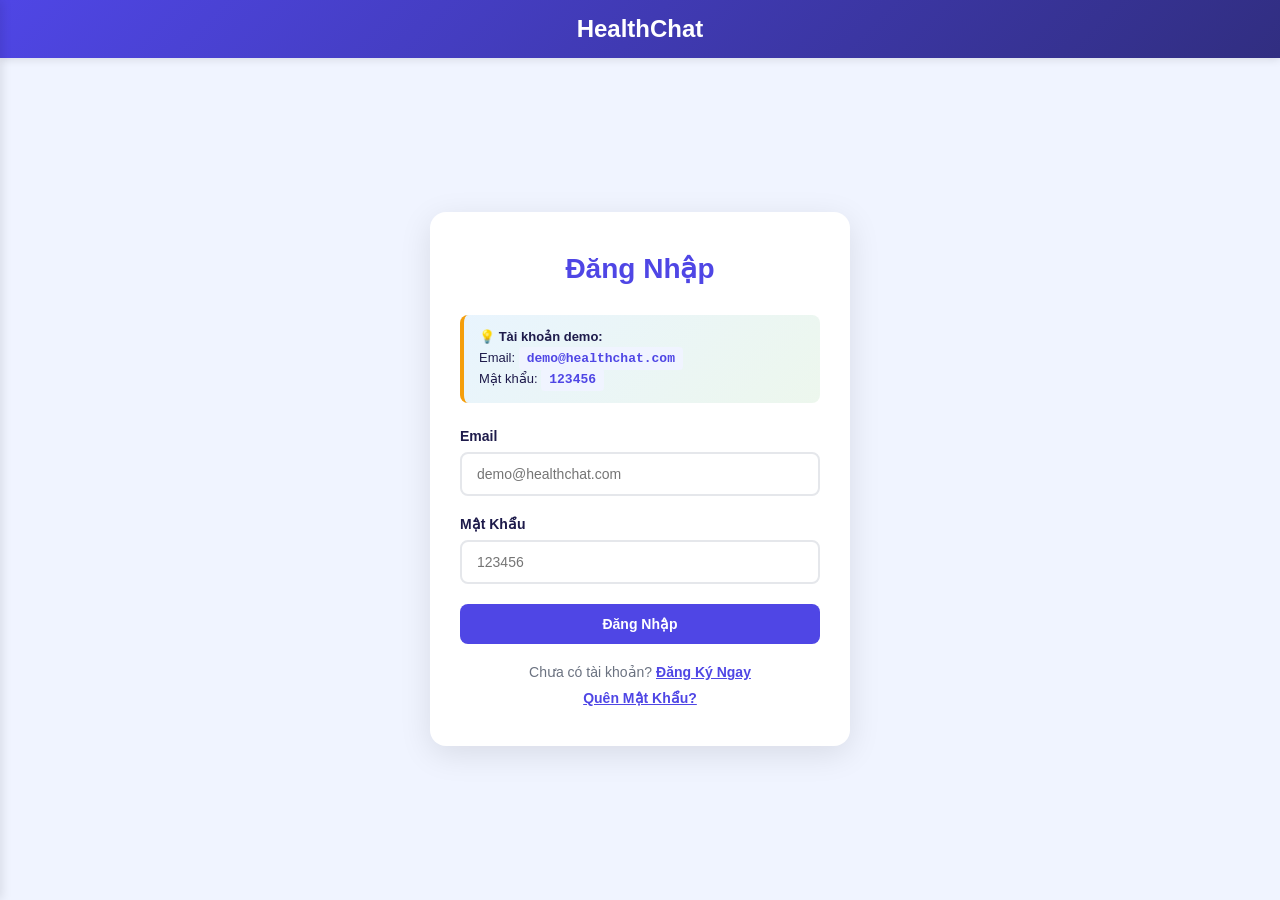
==== index.html @ 3efcb6e9 "Add files via upload" ====
<!DOCTYPE html>
<html lang="vi">
<head>
    <meta charset="UTF-8">
    <meta name="viewport" content="width=device-width, initial-scale=1.0">
    <title>HealthChat - Trợ Lý Sức Khỏe Cá Nhân</title>
    <link rel="stylesheet" href="styles.css">
</head>
<body>
    <!-- Sidebar Menu -->
    <div class="sidebar" id="sidebar">
        <button class="close-btn" id="closeSidebar">✕</button>

        <!-- Menu Items -->
        <div class="menu-items">
            <button class="menu-item active" data-page="chat">💬 Trò Chuyện</button>
            <button class="menu-item" data-page="schedule">📅 Thời Khóa Biểu</button>
            <button class="menu-item" data-page="health">❤️ Đánh Giá Sức Khỏe</button>
            <button class="menu-item" data-page="help">🆘 Giúp Đỡ</button>
        </div>
    </div>

    <!-- Overlay -->
    <div class="overlay" id="overlay"></div>

    <!-- Main Chat History Panel -->
    <aside class="chat-history-main" id="chatHistoryMain">
        <div class="chat-history-section">
            <div class="history-header">
                <h3>Các đoạn chat của bạn</h3>
                <div class="history-actions">
                    <button class="history-collapse-btn" id="collapseHistoryBtn" title="Thu gọn">⟨</button>
                    <button class="new-chat-btn" id="newChatBtn" title="Tạo đoạn chat mới">+</button>
                </div>
            </div>
            <div class="history-list" id="historyList">
                <!-- Lịch sử sẽ được thêm vào đây -->
            </div>
        </div>
    </aside>
    <button class="history-expand-btn" id="expandHistoryBtn" title="Mở lịch sử chat">⟩</button>

    <!-- Avatar Crop Modal -->
    <div class="avatar-crop-modal" id="avatarCropModal">
        <div class="avatar-crop-container">
            <div class="avatar-crop-header">
                <h3>Chỉnh Sửa Hình Ảnh</h3>
                <button class="close-crop-btn" id="closeCropBtn">✕</button>
            </div>
            <div class="avatar-crop-content">
                <div class="crop-preview-wrapper">
                    <div class="crop-circle-overlay"></div>
                    <img id="cropImage" src="" alt="Crop Image" class="crop-image">
                    <input type="range" id="zoomSlider" min="0.5" max="3" step="0.1" value="1" class="zoom-slider">
                </div>
                <div class="crop-info">
                    <p>Kéo hình để chỉnh vị trí</p>
                </div>
            </div>
            <div class="avatar-crop-footer">
                <button class="btn btn-secondary" id="cancelCropBtn">Hủy Bỏ</button>
                <button class="btn btn-primary" id="confirmCropBtn">Tham Gia</button>
            </div>
        </div>
    </div>

    <!-- Forgot Password Modal -->
    <div class="forgot-password-modal" id="forgotPasswordModal">
        <div class="forgot-password-container">
            <div class="forgot-password-header">
                <h3>Quên Mật Khẩu</h3>
                <button class="close-crop-btn" id="closeForgotBtn">✕</button>
            </div>
            <div class="forgot-password-content">
                <div id="pinVerifySection">
                    <p>Nhập Mã PIN để đặt lại mật khẩu</p>
                    <div class="form-group">
                        <label>Mã PIN</label>
                        <input type="text" id="forgotPinInput" placeholder="Nhập 1 trong 8 mã PIN">
                    </div>
                    <button class="btn btn-primary" id="verifyPinBtn">Xác Nhận</button>
                </div>

                <div id="resetPasswordSection" style="display: none;">
                    <p style="margin-bottom: 20px;">Nhập mật khẩu mới của bạn</p>
                    <div class="form-group">
                        <label>Mật Khẩu Mới</label>
                        <input type="password" id="newPasswordReset" placeholder="Nhập mật khẩu mới">
                    </div>
                    <div class="form-group">
                        <label>Xác Nhận Mật Khẩu</label>
                        <input type="password" id="confirmPasswordReset" placeholder="Xác nhận mật khẩu">
                    </div>
                    <button class="btn btn-primary" id="submitResetPasswordBtn">Cập Nhật Mật Khẩu</button>
                </div>

                <p style="text-align: center; margin-top: 15px;">
                    <button class="link-btn" id="backToLoginBtn">← Quay Lại Đăng Nhập</button>
                </p>
            </div>
        </div>
    </div>

    <!-- PIN Display Modal -->
    <div class="pin-display-modal" id="pinDisplayModal">
        <div class="pin-display-container">
            <div class="pin-display-header">
                <h3>🔐 Mã PIN Khôi Phục</h3>
                <button class="close-crop-btn" id="closePinDisplayBtn">✕</button>
            </div>
            <div class="pin-display-content">
                <div class="pin-warning">
                    <p><strong>⚠️ HÃY LƯU 8 MÃ PIN NÀY</strong></p>
                    <p style="font-size: 13px; color: var(--text-secondary);">Lưu ý: Mã PIN chỉ được xem lại khi 30 ngày sau (phải nhập mật khẩu)</p>
                </div>
                <div class="pins-grid" id="pinsGrid">
                </div>
                <button class="btn btn-primary" id="closePinDisplayBtnBottom">Đã Lưu</button>
            </div>
        </div>
    </div>

    <!-- Main Container -->
    <div class="container">
        <!-- Header -->
        <header class="header">
            <button class="menu-toggle" id="menuToggle">☰</button>
            <h1>HealthChat</h1>
            <div class="profile-container">
                <button class="avatar-btn" id="avatarBtn">
                    <img src="data:image/svg+xml,%3Csvg xmlns='http://www.w3.org/2000/svg' width='150' height='150' viewBox='0 0 150 150'%3E%3Crect width='150' height='150' fill='%23bdbdbd'/%3E%3Ccircle cx='75' cy='48' r='30' fill='%23f2f2f2'/%3E%3Cpath d='M20 150a55 55 0 0 1 110 0Z' fill='%23f2f2f2'/%3E%3C/svg%3E" alt="Avatar" class="avatar" id="avatarImg">
                </button>
                <div class="profile-menu" id="profileMenu">
                    <div class="profile-header">
                        <img src="data:image/svg+xml,%3Csvg xmlns='http://www.w3.org/2000/svg' width='150' height='150' viewBox='0 0 150 150'%3E%3Crect width='150' height='150' fill='%23bdbdbd'/%3E%3Ccircle cx='75' cy='48' r='30' fill='%23f2f2f2'/%3E%3Cpath d='M20 150a55 55 0 0 1 110 0Z' fill='%23f2f2f2'/%3E%3C/svg%3E" alt="Avatar" class="profile-avatar" id="profileAvatarImg">
                        <div class="profile-info">
                            <h3 id="userName">Người Dùng</h3>
                            <p id="userEmail">user@example.com</p>
                        </div>
                    </div>
                    <hr>
                    <button class="profile-menu-item" id="settingsBtn">⚙️ Cài Đặt</button>
                    <button class="profile-menu-item" id="statsBtn">📊 Thống Kê</button>
                    <button class="profile-menu-item" id="securityBtn">🔒 Bảo Mật</button>
                    <hr>
                    <button class="profile-menu-item logout-btn" id="logoutBtn">🚪 Đăng Xuất</button>
                </div>
            </div>
        </header>

        <!-- Pages Container -->
        <main class="pages-container">
            <!-- Login Page -->
            <section id="loginPage" class="page active">
                <div class="auth-container">
                    <div class="auth-content">
                        <h2>Đăng Nhập</h2>
                        <div class="demo-info">
                            💡 <strong>Tài khoản demo:</strong><br>
                            Email: <code>demo@healthchat.com</code><br>
                            Mật khẩu: <code>123456</code>
                        </div>
                        <form id="loginForm">
                            <div class="form-group">
                                <label>Email</label>
                                <input type="email" id="loginEmail" placeholder="demo@healthchat.com" required>
                            </div>
                            <div class="form-group">
                                <label>Mật Khẩu</label>
                                <input type="password" id="loginPassword" placeholder="123456" required>
                            </div>
                            <button type="submit" class="btn btn-primary">Đăng Nhập</button>
                        </form>
                        <p>Chưa có tài khoản? <button type="button" class="link-btn" id="switchToSignup">Đăng Ký Ngay</button></p>
                        <p style="margin-top: 10px;">
                            <button type="button" class="link-btn" id="forgotPasswordLink">Quên Mật Khẩu?</button>
                        </p>
                    </div>
                </div>
            </section>

            <!-- Signup Page -->
            <section id="signupPage" class="page">
                <div class="auth-container">
                    <div class="auth-content">
                        <h2>Đăng Ký Tài Khoản</h2>
                        <form id="signupForm">
                            <div class="form-group">
                                <label>Họ và Tên</label>
                                <input type="text" id="signupName" placeholder="Nhập tên đầy đủ" required>
                            </div>
                            <div class="form-group">
                                <label>Email</label>
                                <input type="email" id="signupEmail" placeholder="example@email.com" required>
                            </div>
                            <div class="form-group">
                                <label>Mật Khẩu</label>
                                <input type="password" id="signupPassword" placeholder="Ít nhất 6 ký tự" required>
                            </div>
                            <div class="form-group">
                                <label>Xác Nhận Mật Khẩu</label>
                                <input type="password" id="signupConfirm" placeholder="Nhập lại mật khẩu" required>
                            </div>
                            <button type="submit" class="btn btn-primary">Đăng Ký</button>
                        </form>
                        <p>Đã có tài khoản? <button type="button" class="link-btn" id="switchToLogin">Đăng Nhập</button></p>
                        <div class="success-message" id="signupSuccess" style="display: none;">
                            ✅ Đăng ký thành công! Hãy đăng nhập để tiếp tục.
                        </div>
                    </div>
                </div>
            </section>

            <!-- Initial Chat Page -->
            <section id="initialChatPage" class="page">
                <div class="initial-chat-container">
                    <div id="chatFlow"></div>
                </div>
            </section>

            <!-- Chat Page -->
            <section id="chatPage" class="page">
                <div class="chat-container">
                    <div class="chat-messages" id="chatMessages">
                        <div class="chat-bubble ai">
                            <p>👋 Xin chào! Hôm nay bạn có chuyện gì muốn nói không?</p>
                        </div>
                    </div>
                    <div class="chat-input-area">
                        <input type="text" id="mainChatInput" placeholder="Hỏi tôi bất cứ điều gì...">
                        <button class="send-btn" id="mainSendBtn">➤</button>
                    </div>
                    <p class="chat-disclaimer">
                        BẠN CÓ THỂ SANG TRANG WED NÀY ĐỂ THÔNG TIN ĐƯỢC CHÍNH XÁC HƠN:
                        <a href="https://chatgpt.com/g/g-67657a1bfffc819190a59d65f229376d-rightcare-tu-van-suc-khoe" target="_blank" rel="noopener noreferrer">RIGHTCARE</a>
                    </p>
                    <div class="loading" id="loadingIndicator" style="display: none;">
                        <span></span><span></span><span></span>
                    </div>
                </div>
            </section>

            <!-- Schedule Page -->
            <section id="schedulePage" class="page">
                <div class="schedule-container">
                    <iframe
                        class="schedule-iframe"
                        src="thoikhoabieu.html"
                        title="Thời khóa biểu"
                        loading="lazy"
                    ></iframe>
                </div>
            </section>

            <!-- Health Page -->
            <section id="healthPage" class="page">
                <div class="health-container">
                    <h2>❤️ Đánh Giá Sức Khỏe Hàng Ngày</h2>
                    
                    <div class="well-being-score-display">
                        <div class="score-circle">
                            <span id="wellBeingScore">0</span>
                            <span class="score-label">/100</span>
                        </div>
                        <p id="scoreStatus">Chưa đánh giá</p>
                    </div>

                    <div class="health-assessment">
                        <h3>Đánh Giá Hôm Nay</h3>
                        
                        <div class="assessment-item">
                            <label>Cảm Giác Năng Lượng (1-10)</label>
                            <input type="range" id="energyLevel" min="1" max="10" value="5">
                            <span class="value-display" id="energyDisplay">5</span>
                        </div>

                        <div class="assessment-item">
                            <label>Chất Lượng Giấc Ngủ (1-10)</label>
                            <input type="range" id="sleepQuality" min="1" max="10" value="5">
                            <span class="value-display" id="sleepDisplay">5</span>
                        </div>

                        <div class="assessment-item">
                            <label>Tâm Trạng (1-10)</label>
                            <input type="range" id="mood" min="1" max="10" value="5">
                            <span class="value-display" id="moodDisplay">5</span>
                        </div>

                        <div class="assessment-item">
                            <label>Stress (1-10)</label>
                            <input type="range" id="stress" min="1" max="10" value="5">
                            <span class="value-display" id="stressDisplay">5</span>
                        </div>

                        <div class="assessment-item">
                            <label>Cơn Đói (1-10)</label>
                            <input type="range" id="hunger" min="1" max="10" value="5">
                            <span class="value-display" id="hungerDisplay">5</span>
                        </div>

                        <button class="btn btn-primary" id="submitHealthBtn">Lưu Đánh Giá</button>
                    </div>

                    <div class="health-history">
                        <div class="health-history-header">
                            <h3>📋 Lịch Sử Đánh Giá</h3>
                            <button class="btn-clear-all" id="clearAllHistoryBtn" title="Xóa tất cả">🗑️</button>
                        </div>
                        <div id="healthHistory"></div>
                    </div>
                </div>
            </section>

            <!-- Help Page -->
            <section id="helpPage" class="page">
                <div class="help-container">
                    <h2>🆘 Trung Tâm Hỗ Trợ</h2>
                    <div class="help-chat-container">
                        <div class="help-messages" id="helpMessages">
                            <div class="chat-bubble ai">
                                <p>👋 Chào bạn! Tôi có thể giúp bạn về sức khỏe, dinh dưỡng, hoặc lịch trình.</p>
                            </div>
                        </div>
                        <div class="chat-input-area">
                            <input type="text" id="helpInput" placeholder="Hỏi câu hỏi của bạn...">
                            <button class="send-btn" id="helpSendBtn">➤</button>
                        </div>
                        <div class="loading" id="helpLoadingIndicator" style="display: none;">
                            <span></span><span></span><span></span>
                        </div>
                    </div>
                </div>
            </section>

            <!-- Settings Page -->
            <section id="settingsPage" class="page">
                <div class="settings-container">
                    <div class="settings-header">
                        <button class="back-btn" id="backFromSettings">← Quay Lại</button>
                        <h2>⚙️ Cài Đặt</h2>
                    </div>

                    <div class="settings-content">
                        <!-- Avatar Section -->
                        <div class="settings-section">
                            <h3>👤 Avatar</h3>
                            <div class="avatar-selector">
                                <img src="data:image/svg+xml,%3Csvg xmlns='http://www.w3.org/2000/svg' width='150' height='150' viewBox='0 0 150 150'%3E%3Crect width='150' height='150' fill='%23bdbdbd'/%3E%3Ccircle cx='75' cy='48' r='30' fill='%23f2f2f2'/%3E%3Cpath d='M20 150a55 55 0 0 1 110 0Z' fill='%23f2f2f2'/%3E%3C/svg%3E" alt="Avatar" class="avatar-preview" id="settingsAvatarImg">
                                <div class="avatar-options">
                                    <button type="button" class="btn btn-primary" id="uploadAvatarBtn">📁 Chọn ảnh từ máy</button>
                                    <input type="file" id="avatarFileInput" accept="image/*" style="display: none;">
                                </div>
                            </div>
                        </div>

                        <!-- Profile Section -->
                        <div class="settings-section">
                            <h3>📋 Thông Tin Cá Nhân</h3>
                            <div class="form-group">
                                <label>Tên</label>
                                <input type="text" id="settingsName" placeholder="Nhập tên">
                            </div>
                            <div class="form-group">
                                <label>Email</label>
                                <input type="email" id="settingsEmail" placeholder="Nhập email">
                            </div>
                            <button type="button" class="btn btn-primary" id="updateProfileBtn">Cập Nhật Thông Tin</button>
                        </div>

                        <!-- Theme Section -->
                        <div class="settings-section">
                            <h3>🎨 Giao Diện</h3>
                            <div class="theme-options">
                                <label>
                                    <input type="radio" name="theme" value="light" id="themeLight">
                                    ☀️ Sáng
                                </label>
                                <label>
                                    <input type="radio" name="theme" value="dark" id="themeDark">
                                    🌙 Tối
                                </label>
                            </div>
                            <div class="color-selector">
                                <label>Chọn Màu Chủ Đề:</label>
                                <div class="color-options">
                                    <button type="button" class="color-btn" data-color="#4CAF50" title="Xanh lá"></button>
                                    <button type="button" class="color-btn" data-color="#2196F3" title="Xanh dương"></button>
                                    <button type="button" class="color-btn" data-color="#FF9800" title="Cam"></button>
                                    <button type="button" class="color-btn" data-color="#E91E63" title="Hồng"></button>
                                    <button type="button" class="color-btn" data-color="#9C27B0" title="Tím"></button>
                                    <button type="button" class="color-btn" data-color="#00BCD4" title="Cyan"></button>
                                </div>
                                <div class="custom-color-row">
                                    <input type="color" id="customThemeColor" value="#4caf50" title="Chọn màu bất kỳ">
                                    <input type="text" id="customThemeHex" value="#4CAF50" maxlength="7" placeholder="#RRGGBB">
                                   <button type="button" class="btn btn-secondary btn-apply-color" id="applyCustomColorBtn">Áp Dụng</button>
                                </div>
                            </div>
                        </div>

                        <!-- Password Section -->
                        <div class="settings-section">
                            <h3>🔐 Đổi Mật Khẩu</h3>
                            <div class="form-group">
                                <label>Mật Khẩu Hiện Tại</label>
                                <input type="password" id="currentPassword" placeholder="Nhập mật khẩu hiện tại">
                            </div>
                            <div class="form-group">
                                <label>Mật Khẩu Mới</label>
                                <input type="password" id="newPassword" placeholder="Nhập mật khẩu mới">
                            </div>
                            <div class="form-group">
                                <label>Xác Nhận Mật Khẩu</label>
                                <input type="password" id="confirmPassword" placeholder="Xác nhận mật khẩu mới">
                            </div>
                            <button type="button" class="btn btn-primary" id="updatePasswordBtn">Cập Nhật Mật Khẩu</button>
                        </div>
                    </div>
                </div>
            </section>

            <!-- Security Page -->
            <section id="securityPage" class="page">
                <div class="settings-container">
                    <div class="settings-header">
                        <button class="back-btn" id="backFromSecurity">← Quay Lại</button>
                        <h2>🔒 Bảo Mật</h2>
                    </div>

                    <div class="settings-content">
                        <div class="settings-section">
                            <h3>🔐 Mã PIN Khôi Phục</h3>
                            <p style="color: var(--text-secondary); margin-bottom: 15px;">
                                Mã PIN giúp bạn khôi phục mật khẩu nếu quên. Mỗi mã chỉ được sử dụng một lần.
                            </p>
                            <button type="button" class="btn btn-primary" id="generatePinBtn">Tạo Mã PIN Mới</button>
                            <button type="button" class="btn btn-secondary" id="viewPinBtn" style="margin-top: 10px;">👁️ Xem Mã PIN</button>
                            <div id="pinStatus" style="margin-top: 15px; color: var(--text-secondary); font-size: 14px;"></div>
                        </div>
                    </div>
                </div>
            </section>

            <!-- Statistics Page -->
            <section id="statsPage" class="page">
                <div class="stats-container">
                    <div class="stats-header">
                        <button class="back-btn" id="backFromStats">← Quay Lại</button>
                        <h2>📊 Thống Kê Sức Khỏe</h2>
                    </div>

                    <div class="time-filter">
                        <button type="button" class="filter-btn active" data-days="1">1 Ngày</button>
                        <button type="button" class="filter-btn" data-days="3">3 Ngày</button>
                        <button type="button" class="filter-btn" data-days="7">7 Ngày</button>
                        <button type="button" class="filter-btn" data-days="30">1 Tháng</button>
                        <button type="button" class="filter-btn" data-days="365">1 Năm</button>
                    </div>

                    <div class="stats-content">
                        <div class="stat-card">
                            <h3>📈 Điểm Sức Khỏe Trung Bình (/10)</h3>
                            <div class="stat-value" id="avgScore">--/10</div>
                        </div>

                        <div class="stat-card">
                            <h3>💪 Năng Lượng Trung Bình</h3>
                            <div class="stat-value" id="avgEnergy">0</div>
                        </div>

                        <div class="stat-card">
                            <h3>😴 Giấc Ngủ Trung Bình</h3>
                            <div class="stat-value" id="avgSleep">0</div>
                        </div>

                        <div class="stat-card">
                            <h3>😊 Tâm Trạng Trung Bình</h3>
                            <div class="stat-value" id="avgMood">0</div>
                        </div>

                        <div class="stat-card">
                            <h3>😰 Stress Trung Bình</h3>
                            <div class="stat-value" id="avgStress">0</div>
                        </div>

                        <div class="stat-card">
                            <h3>🍽️ Cơn Đói Trung Bình</h3>
                            <div class="stat-value" id="avgHunger">0</div>
                        </div>
                    </div>

                    <div class="stats-chart">
                        <h3>📋 Chi Tiết Theo Ngày</h3>
                        <div id="detailedStats"></div>
                    </div>
                </div>
            </section>
        </main>
    </div>

    <!-- API endpoint config:
         - Local: de trong "" de tu dong dung http://localhost:3000/api/chat
         - Production: thay bang URL backend, vi du https://your-app.onrender.com/api/chat -->
    <script>
        window.CHAT_API_ENDPOINT = "";
    </script>

    <!-- Scripts -->
    <script src="styles.js"></script>
</body>
</html>
---- styles.css ----
﻿* {
    margin: 0;
    padding: 0;
    box-sizing: border-box;
}

:root {
    --primary-color: #4f46e5;
    --primary-dark: #312e81;
    --primary-light: #818cf8;
    --secondary-color: #f59e0b;
    --danger-color: #F44336;
    --dark-bg: #1a1a1a;
    --light-bg: #f0f4ff;
    --card-bg: #ffffff;
    --text-primary: #1e1b4b;
    --text-secondary: #6b7280;
    --border-color: #e5e7eb;
    --sidebar-width: 280px;
    --history-panel-width: 320px;
    --transition: all 0.3s cubic-bezier(0.4, 0, 0.2, 1);
}

body {
    font-family: 'Segoe UI', Tahoma, Geneva, Verdana, sans-serif;
    background-color: var(--light-bg);
    color: var(--text-primary);
    overflow: hidden;
    min-height: 100vh;
    min-height: 100dvh;
}

body.dark-mode {
    --light-bg: #121212;
    --card-bg: #1e1e1e;
    --text-primary: #ffffff;
    --text-secondary: #aaaaaa;
    --border-color: #333333;
}

html, body {
    width: 100%;
    height: 100%;
}

.sidebar {
    position: fixed;
    left: 0;
    top: 0;
    width: var(--sidebar-width);
    height: 100vh;
    background: linear-gradient(135deg, var(--primary-color) 0%, var(--primary-dark) 100%);
    box-shadow: 2px 0 10px rgba(0, 0, 0, 0.1);
    transform: translateX(-100%);
    transition: var(--transition);
    z-index: 999;
    overflow-y: auto;
    padding: 20px 0;
}

.sidebar.active {
    transform: translateX(0);
}

.close-btn {
    position: absolute;
    top: 20px;
    right: 20px;
    background: rgba(255, 255, 255, 0.2);
    border: none;
    color: white;
    font-size: 24px;
    width: 40px;
    height: 40px;
    border-radius: 50%;
    cursor: pointer;
    transition: var(--transition);
    display: none;
}

.close-btn:hover {
    background: rgba(255, 255, 255, 0.3);
    transform: scale(1.1);
}
/* ============== CHAT HISTORY STYLES ============== */
.chat-history-section {
    padding: 15px 10px;
    border-bottom: 1px solid rgba(255, 255, 255, 0.2);
    max-height: 40%;
    overflow-y: auto;
}

.history-header {
    display: flex;
    justify-content: space-between;
    align-items: center;
    margin-bottom: 15px;
    padding: 0 10px;
}

.history-actions {
    display: flex;
    align-items: center;
    gap: 8px;
}

.history-collapse-btn {
    background: rgba(255, 255, 255, 0.22);
    border: none;
    color: white;
    width: 28px;
    height: 28px;
    border-radius: 6px;
    cursor: pointer;
    font-size: 14px;
    transition: var(--transition);
}

.history-collapse-btn:hover {
    background: rgba(255, 255, 255, 0.32);
}

.history-header h3 {
    color: white;
    font-size: 14px;
    font-weight: 600;
    margin: 0;
}

.new-chat-btn {
    background: rgba(255, 255, 255, 0.2);
    border: none;
    color: white;
    width: 28px;
    height: 28px;
    border-radius: 6px;
    cursor: pointer;
    font-size: 16px;
    transition: var(--transition);
    display: flex;
    align-items: center;
    justify-content: center;
}

.new-chat-btn:hover {
    background: rgba(255, 255, 255, 0.3);
    transform: scale(1.05);
}

.history-list {
    display: flex;
    flex-direction: column;
    gap: 8px;
    max-height: calc(40vh - 80px);
    overflow-y: auto;
    padding-right: 4px;
}

.chat-history-group {
    display: flex;
    flex-direction: column;
    gap: 6px;
    margin-bottom: 10px;
}

.chat-history-group-title {
    color: rgba(255, 255, 255, 0.7);
    font-size: 11px;
    font-weight: 700;
    text-transform: uppercase;
    letter-spacing: 0.5px;
    padding: 6px 10px 2px;
}

.chat-history-item {
    background: rgba(255, 255, 255, 0.08);
    border: 1px solid rgba(255, 255, 255, 0.08);
    border-radius: 10px;
    padding: 10px 34px 10px 10px;
    position: relative;
    transition: var(--transition);
}

.chat-history-item:hover {
    background: rgba(255, 255, 255, 0.16);
}

.chat-history-item.active {
    background: rgba(255, 255, 255, 0.22);
    border-color: rgba(255, 255, 255, 0.3);
}

.chat-history-title {
    width: 100%;
    border: none;
    background: transparent;
    color: white;
    cursor: pointer;
    text-align: left;
    font-size: 13px;
    font-weight: 600;
    line-height: 1.3;
    overflow: hidden;
    text-overflow: ellipsis;
    white-space: nowrap;
    padding: 0;
}

.chat-history-preview {
    color: rgba(255, 255, 255, 0.75);
    font-size: 11px;
    margin-top: 4px;
    overflow: hidden;
    text-overflow: ellipsis;
    white-space: nowrap;
}

.chat-history-delete {
    position: absolute;
    top: 8px;
    right: 8px;
    width: 22px;
    height: 22px;
    border: none;
    border-radius: 6px;
    background: transparent;
    color: rgba(255, 255, 255, 0.65);
    cursor: pointer;
    font-size: 12px;
    display: flex;
    align-items: center;
    justify-content: center;
}

.chat-history-delete:hover {
    background: rgba(244, 67, 54, 0.25);
    color: #ffd3d0;
}

.chat-history-empty {
    color: rgba(255, 255, 255, 0.5);
    font-size: 12px;
    text-align: center;
    padding: 20px 10px;
    font-style: italic;
}

.history-item {
    background: rgba(255, 255, 255, 0.1);
    border: none;
    color: white;
    padding: 10px 12px;
    font-size: 13px;
    cursor: pointer;
    transition: var(--transition);
    border-radius: 8px;
    text-align: left;
    display: flex;
    justify-content: space-between;
    align-items: center;
    gap: 8px;
    overflow: hidden;
    text-overflow: ellipsis;
    white-space: nowrap;
    font-weight: 400;
    line-height: 1.3;
}

.history-item:hover {
    background: rgba(255, 255, 255, 0.2);
    transform: translateX(5px);
}

.history-item.active {
    background: rgba(255, 255, 255, 0.25);
    border-left: 3px solid white;
    padding-left: 9px;
}

.history-item-title {
    flex: 1;
    overflow: hidden;
    text-overflow: ellipsis;
    white-space: nowrap;
}

.history-item-delete {
    background: transparent;
    border: none;
    color: rgba(255, 255, 255, 0.6);
    cursor: pointer;
    font-size: 14px;
    padding: 0;
    width: 24px;
    height: 24px;
    display: flex;
    align-items: center;
    justify-content: center;
    border-radius: 4px;
    transition: var(--transition);
    flex-shrink: 0;
}

.history-item-delete:hover {
    background: rgba(255, 0, 0, 0.2);
    color: #ff6b6b;
}

.history-empty {
    color: rgba(255, 255, 255, 0.5);
    font-size: 12px;
    text-align: center;
    padding: 20px 10px;
    font-style: italic;
}

/* Scrollbar cho history list */
.history-list::-webkit-scrollbar {
    width: 6px;
}

.history-list::-webkit-scrollbar-track {
    background: rgba(255, 255, 255, 0.05);
    border-radius: 3px;
}

.history-list::-webkit-scrollbar-thumb {
    background: rgba(255, 255, 255, 0.2);
    border-radius: 3px;
}

.history-list::-webkit-scrollbar-thumb:hover {
    background: rgba(255, 255, 255, 0.3);
}
.menu-items {
    display: flex;
    flex-direction: column;
    gap: 5px;
    padding: 20px 10px;
}

.menu-item {
    background: rgba(255, 255, 255, 0.1);
    border: none;
    color: white;
    padding: 15px 20px;
    font-size: 16px;
    cursor: pointer;
    transition: var(--transition);
    border-radius: 8px;
    margin: 0 10px;
    text-align: left;
    font-weight: 500;
}

.menu-item:hover {
    background: rgba(255, 255, 255, 0.2);
    transform: translateX(5px);
}

.menu-item.active {
    background: rgba(255, 255, 255, 0.3);
    border-left: 4px solid white;
    padding-left: 16px;
}

.overlay {
    position: fixed;
    top: 0;
    left: 0;
    width: 100%;
    height: 100%;
    background: rgba(0, 0, 0, 0.5);
    display: none;
    z-index: 998;
}

.overlay.active {
    display: block;
}

.container {
    display: flex;
    flex-direction: column;
    width: 100%;
    height: 100vh;
    height: 100dvh;
    transition: var(--transition);
}

.chat-history-main {
    position: fixed;
    left: 0;
    top: 0;
    width: var(--history-panel-width);
    height: 100vh;
    height: 100dvh;
    background: linear-gradient(135deg, var(--primary-color) 0%, var(--primary-dark) 100%);
    z-index: 300;
    box-shadow: 2px 0 14px rgba(0, 0, 0, 0.18);
    display: none;
    transition: transform 0.25s ease;
}

body.history-panel-visible .chat-history-main {
    display: block;
}

body.history-panel-visible.history-panel-collapsed .chat-history-main {
    transform: translateX(-100%);
}

body.history-panel-visible .container {
    margin-left: var(--history-panel-width);
    width: calc(100% - var(--history-panel-width));
}

body.history-panel-visible.history-panel-collapsed .container {
    margin-left: 0;
    width: 100%;
}

body.chat-fullscreen .chat-history-main {
    display: none !important;
}

body.chat-fullscreen .history-expand-btn {
    display: none !important;
}

body.chat-fullscreen .container {
    margin-left: 0 !important;
    width: 100% !important;
}

.history-expand-btn {
    position: fixed;
    left: 12px;
    top: 86px;
    width: 34px;
    height: 34px;
    border-radius: 8px;
    border: 1px solid rgba(0, 0, 0, 0.12);
    cursor: pointer;
    background: #ffffff;
    color: #1f2937;
    z-index: 320;
    display: none;
    box-shadow: 0 4px 12px rgba(0, 0, 0, 0.18);
}

body.history-panel-visible.history-panel-collapsed .history-expand-btn {
    display: block;
}

.history-expand-btn:hover {
    background: #f3f4f6;
}

.chat-history-main .chat-history-section {
    max-height: 100%;
    height: 100%;
    border-bottom: none;
    padding: 20px 12px;
}

.chat-history-main .history-list {
    max-height: calc(100vh - 90px);
    max-height: calc(100dvh - 90px);
}

.header {
    background: linear-gradient(135deg, var(--primary-color) 0%, var(--primary-dark) 100%);
    color: white;
    padding: 15px 20px;
    display: flex;
    align-items: center;
    justify-content: space-between;
    box-shadow: 0 2px 8px rgba(0, 0, 0, 0.1);
    z-index: 100;
}

.menu-toggle {
    background: rgba(255, 255, 255, 0.2);
    border: none;
    color: white;
    font-size: 24px;
    width: 40px;
    height: 40px;
    border-radius: 50%;
    cursor: pointer;
    transition: var(--transition);
    margin-right: 10px;
}

.menu-toggle:hover {
    background: rgba(255, 255, 255, 0.3);
}

.header h1 {
    flex: 1;
    font-size: 24px;
    font-weight: 600;
}

body.unauthenticated .menu-toggle,
body.unauthenticated .profile-container {
    display: none;
}

body.unauthenticated .header {
    justify-content: center;
}

body.unauthenticated .header h1 {
    flex: 0;
}

.profile-container {
    position: relative;
}

.avatar-btn {
    background: none;
    border: 2px solid white;
    cursor: pointer;
    border-radius: 50%;
    padding: 2px;
    transition: var(--transition);
}

.avatar-btn:hover {
    transform: scale(1.1);
}

.avatar {
    width: 40px;
    height: 40px;
    border-radius: 50%;
    display: block;
    object-fit: cover;
}

.profile-menu {
    position: absolute;
    top: 60px;
    right: 0;
    background: var(--card-bg);
    border-radius: 12px;
    box-shadow: 0 8px 24px rgba(0, 0, 0, 0.15);
    min-width: 280px;
    display: none;
    z-index: 1000;
    animation: slideDown 0.3s ease;
    overflow: hidden;
}

.profile-menu.active {
    display: block;
}

@keyframes slideDown {
    from {
        opacity: 0;
        transform: translateY(-10px);
    }
    to {
        opacity: 1;
        transform: translateY(0);
    }
}

.profile-header {
    padding: 20px;
    display: flex;
    align-items: center;
    gap: 15px;
    background: var(--light-bg);
}

.profile-avatar {
    width: 50px;
    height: 50px;
    border-radius: 50%;
    border: 3px solid var(--primary-color);
    object-fit: cover;
}

.profile-info h3 {
    margin: 0;
    font-size: 16px;
    color: var(--text-primary);
    font-weight: 700;
}

.profile-info p {
    margin: 5px 0 0 0;
    font-size: 14px;
    color: var(--text-secondary);
}

.profile-menu hr {
    border: none;
    border-top: 1px solid var(--border-color);
    margin: 0;
}

.profile-menu-item {
    background: none;
    border: none;
    padding: 12px 20px;
    font-size: 14px;
    cursor: pointer;
    transition: var(--transition);
    width: 100%;
    text-align: left;
    color: var(--text-primary);
    font-weight: 500;
}

.profile-menu-item:hover {
    background: var(--light-bg);
    padding-left: 25px;
}

.profile-menu-item.logout-btn {
    color: var(--danger-color);
}

.pages-container {
    flex: 1;
    overflow: hidden;
    position: relative;
}

.page {
    position: absolute;
    width: 100%;
    height: 100%;
    display: none;
    overflow-y: auto;
    -webkit-overflow-scrolling: touch;
    animation: fadeIn 0.3s ease;
}

.page.active {
    display: flex;
}

@keyframes fadeIn {
    from {
        opacity: 0;
        transform: translateY(10px);
    }
    to {
        opacity: 1;
        transform: translateY(0);
    }
}

.auth-container {
    display: flex;
    align-items: center;
    justify-content: center;
    width: 100%;
    height: 100%;
}

.auth-content {
    max-width: 420px;
    width: 100%;
    padding: 40px 30px;
    background: var(--card-bg);
    border-radius: 16px;
    box-shadow: 0 8px 32px rgba(0, 0, 0, 0.1);
    margin: 20px;
}

.auth-content h2 {
    margin-bottom: 30px;
    color: var(--primary-color);
    text-align: center;
    font-size: 28px;
}

.demo-info {
    background: linear-gradient(135deg, rgba(33, 150, 243, 0.1), rgba(76, 175, 80, 0.1));
    border-left: 4px solid var(--secondary-color);
    padding: 12px 15px;
    border-radius: 8px;
    font-size: 13px;
    margin-bottom: 25px;
    line-height: 1.6;
    color: var(--text-primary);
}

.demo-info code {
    background: var(--light-bg);
    padding: 4px 8px;
    border-radius: 4px;
    font-weight: 600;
    color: var(--primary-color);
    font-family: 'Courier New', monospace;
}

.form-group {
    display: flex;
    flex-direction: column;
    gap: 8px;
    margin-bottom: 20px;
}

.form-group label {
    font-weight: 600;
    color: var(--text-primary);
    font-size: 14px;
}

.form-group input,
.form-group select {
    padding: 12px 15px;
    border: 2px solid var(--border-color);
    border-radius: 8px;
    font-size: 14px;
    transition: var(--transition);
    font-family: inherit;
    background: var(--card-bg);
    color: var(--text-primary);
}

.form-group input:focus,
.form-group select:focus {
    outline: none;
    border-color: var(--primary-color);
    box-shadow: 0 0 0 3px rgba(76, 175, 80, 0.1);
}

.auth-content p {
    text-align: center;
    margin-top: 20px;
    color: var(--text-secondary);
    font-size: 14px;
}

.link-btn {
    background: none;
    border: none;
    color: var(--primary-color);
    cursor: pointer;
    font-weight: 600;
    text-decoration: underline;
    font-size: inherit;
}

.link-btn:hover {
    color: var(--primary-dark);
}

.success-message {
    background: rgba(76, 175, 80, 0.15);
    border: 2px solid var(--primary-color);
    color: var(--primary-dark);
    padding: 12px 15px;
    border-radius: 8px;
    margin-top: 20px;
    text-align: center;
    font-weight: 500;
}

.chat-container,
.initial-chat-container {
    display: flex;
    flex-direction: column;
    height: 100%;
    background: var(--light-bg);
}

.chat-messages,
.help-messages,
#chatFlow {
    flex: 1;
    overflow-y: auto;
    padding: 20px;
    display: flex;
    flex-direction: column;
    gap: 15px;
    -webkit-overflow-scrolling: touch;
}

#chatFlow {
    background: var(--light-bg);
}

.chat-bubble {
    display: flex;
    gap: 10px;
    animation: slideInLeft 0.3s ease;
    align-items: flex-start;
}

.chat-bubble.ai {
    justify-content: flex-start;
}

.chat-bubble.user {
    justify-content: flex-end;
}

@keyframes slideInLeft {
    from {
        opacity: 0;
        transform: translateX(-20px);
    }
    to {
        opacity: 1;
        transform: translateX(0);
    }
}

.chat-bubble p {
    max-width: 70%;
    padding: 12px 16px;
    border-radius: 12px;
    line-height: 1.5;
    word-wrap: break-word;
}

.chat-bubble.ai p {
    background: var(--card-bg);
    color: var(--text-primary);
    box-shadow: 0 2px 8px rgba(0, 0, 0, 0.08);
}

.chat-bubble.user p {
    background: var(--primary-color);
    color: white;
}

.chat-input-area {
    padding: 15px 20px;
    background: var(--card-bg);
    display: flex;
    gap: 10px;
    border-top: 1px solid var(--border-color);
    position: relative;
    padding-bottom: calc(15px + env(safe-area-inset-bottom));
}

.chat-disclaimer {
    margin: 0;
    padding: 0 20px 10px;
    font-size: 11px;
    line-height: 1.4;
    color: var(--text-secondary);
    background: var(--card-bg);
    border-top: 1px dashed rgba(127, 127, 127, 0.25);
    padding-bottom: calc(10px + env(safe-area-inset-bottom));
}

.chat-disclaimer a {
    color: var(--primary-color);
    font-weight: 700;
    text-decoration: underline;
}

.chat-input-area input {
    flex: 1;
    padding: 12px 15px;
    border: 1px solid var(--border-color);
    border-radius: 24px;
    font-size: 16px;
    transition: var(--transition);
    font-family: inherit;
    background: var(--card-bg);
    color: var(--text-primary);
}

.chat-input-area input:focus {
    outline: none;
    border-color: var(--primary-color);
}

.send-btn {
    background: var(--primary-color);
    border: none;
    color: white;
    width: 40px;
    height: 40px;
    border-radius: 50%;
    cursor: pointer;
    font-size: 18px;
    transition: var(--transition);
    display: flex;
    align-items: center;
    justify-content: center;
    flex-shrink: 0;
}

.send-btn:hover {
    background: var(--primary-dark);
    transform: scale(1.05);
}

.send-btn:active {
    transform: scale(0.95);
}

.loading {
    display: flex;
    justify-content: center;
    align-items: center;
    gap: 6px;
    padding: 10px;
}

.loading span {
    width: 8px;
    height: 8px;
    border-radius: 50%;
    background: var(--primary-color);
    animation: bounce 1.4s infinite;
}

.loading span:nth-child(2) {
    animation-delay: 0.2s;
}

.loading span:nth-child(3) {
    animation-delay: 0.4s;
}

@keyframes bounce {
    0%, 80%, 100% {
        transform: scale(0.8);
        opacity: 0.5;
    }
    40% {
        transform: scale(1);
        opacity: 1;
    }
}

.user-input-area {
    display: flex;
    gap: 10px;
    padding: 15px 20px;
    background: var(--card-bg);
    border-top: 1px solid var(--border-color);
}

.option-btn {
    background: var(--secondary-color);
    border: none;
    color: white;
    padding: 12px 16px;
    border-radius: 8px;
    cursor: pointer;
    transition: var(--transition);
    text-align: left;
    font-size: 14px;
    font-weight: 500;
    width: 100%;
    margin: 5px 0;
}

.option-btn:hover {
    background: #1976D2;
    transform: translateX(5px);
}

.schedule-container {
    padding: 16px;
    max-width: none;
    margin: 0;
    width: 100%;
    height: 100%;
}

.schedule-container h2 {
    color: var(--primary-color);
    margin-bottom: 20px;
}

.schedule-content {
    display: grid;
    gap: 15px;
}

.schedule-iframe {
    width: 100%;
    height: 100%;
    min-height: 720px;
    border: none;
    border-radius: 12px;
    background: #ffffff;
}

.schedule-card {
    background: var(--card-bg);
    padding: 20px;
    border-radius: 12px;
    box-shadow: 0 2px 8px rgba(0, 0, 0, 0.08);
    border-left: 4px solid var(--primary-color);
}

.schedule-card h3 {
    margin-top: 0;
    color: var(--text-primary);
    font-size: 16px;
}

.schedule-card p {
    margin: 8px 0;
    color: var(--text-secondary);
    line-height: 1.6;
}

.schedule-time {
    color: var(--primary-color);
    font-weight: 600;
}

.health-container {
    padding: 20px;
    max-width: 900px;
    margin: 0 auto;
    width: 100%;
    overflow-y: auto;
}

.health-container h2 {
    color: var(--primary-color);
    margin-bottom: 20px;
}

.well-being-score-display {
    text-align: center;
    margin-bottom: 30px;
}

.score-circle {
    width: 150px;
    height: 150px;
    border-radius: 50%;
    background: linear-gradient(135deg, var(--primary-light) 0%, var(--primary-color) 100%);
    display: flex;
    flex-direction: column;
    align-items: center;
    justify-content: center;
    margin: 0 auto;
    box-shadow: 0 8px 24px rgba(76, 175, 80, 0.3);
    animation: pulse 2s infinite;
}

@keyframes pulse {
    0%, 100% {
        transform: scale(1);
    }
    50% {
        transform: scale(1.05);
    }
}

.score-circle span:first-child {
    font-size: 48px;
    font-weight: 700;
    color: white;
}

.score-label {
    font-size: 16px;
    color: rgba(255, 255, 255, 0.9);
}

#scoreStatus {
    margin-top: 15px;
    color: var(--text-secondary);
    font-size: 14px;
}

.health-assessment {
    background: var(--card-bg);
    padding: 20px;
    border-radius: 12px;
    box-shadow: 0 2px 8px rgba(0, 0, 0, 0.08);
    margin-bottom: 20px;
}

.health-assessment h3 {
    margin-top: 0;
    color: var(--text-primary);
}

.assessment-item {
    margin: 20px 0;
}

.assessment-item label {
    display: block;
    margin-bottom: 10px;
    font-weight: 500;
    color: var(--text-primary);
}

.assessment-item input[type="range"] {
    width: 100%;
    height: 6px;
    border-radius: 3px;
    background: var(--border-color);
    outline: none;
    -webkit-appearance: none;
    appearance: none;
}

.assessment-item input[type="range"]::-webkit-slider-thumb {
    -webkit-appearance: none;
    appearance: none;
    width: 20px;
    height: 20px;
    border-radius: 50%;
    background: var(--primary-color);
    cursor: pointer;
    transition: var(--transition);
}

.assessment-item input[type="range"]::-webkit-slider-thumb:hover {
    background: var(--primary-dark);
    transform: scale(1.2);
}

.assessment-item input[type="range"]::-moz-range-thumb {
    width: 20px;
    height: 20px;
    border-radius: 50%;
    background: var(--primary-color);
    cursor: pointer;
    border: none;
    transition: var(--transition);
}

.assessment-item input[type="range"]::-moz-range-thumb:hover {
    background: var(--primary-dark);
    transform: scale(1.2);
}

.value-display {
    float: right;
    background: var(--light-bg);
    padding: 4px 12px;
    border-radius: 20px;
    color: var(--primary-color);
    font-weight: 600;
}

.health-history {
    background: var(--card-bg);
    padding: 20px;
    border-radius: 12px;
    box-shadow: 0 2px 8px rgba(0, 0, 0, 0.08);
}

.health-history-header {
    display: flex;
    justify-content: space-between;
    align-items: center;
    margin-bottom: 15px;
}

.health-history-header h3 {
    margin: 0;
    color: var(--text-primary);
}

.btn-clear-all {
    background: var(--danger-color);
    border: none;
    color: white;
    padding: 6px 12px;
    border-radius: 6px;
    cursor: pointer;
    font-size: 14px;
    font-weight: 500;
    transition: var(--transition);
}

.btn-clear-all:hover {
    background: #d32f2f;
    transform: scale(1.05);
}

.history-item {
    padding: 15px;
    border-left: 3px solid var(--primary-color);
    background: var(--light-bg);
    margin: 10px 0;
    border-radius: 4px;
    color: var(--text-primary);
    display: flex;
    justify-content: space-between;
    align-items: flex-start;
}

.history-item-content {
    flex: 1;
}

.history-date {
    font-weight: 600;
    color: var(--primary-color);
    margin-bottom: 5px;
}

.history-item-data {
    display: grid;
    grid-template-columns: repeat(auto-fit, minmax(150px, 1fr));
    gap: 10px;
    font-size: 13px;
    margin-top: 8px;
}

.history-item-data p {
    margin: 0;
}

.history-item-score {
    font-weight: 600;
    color: var(--primary-color);
    margin-top: 8px;
}

.btn-delete-item {
    background: var(--danger-color);
    border: none;
    color: white;
    width: 28px;
    height: 28px;
    border-radius: 50%;
    cursor: pointer;
    font-size: 14px;
    transition: var(--transition);
    flex-shrink: 0;
    margin-left: 10px;
}

.btn-delete-item:hover {
    background: #d32f2f;
    transform: scale(1.1);
}

.history-empty {
    text-align: center;
    color: var(--text-secondary);
    padding: 30px 20px;
    font-style: italic;
}

.help-container {
    padding: 20px;
    max-width: 900px;
    margin: 0 auto;
    width: 100%;
}

.help-container h2 {
    color: var(--primary-color);
    margin-bottom: 20px;
}

.help-chat-container {
    display: flex;
    flex-direction: column;
    height: calc(100vh - 160px);
    background: var(--card-bg);
    border-radius: 12px;
    box-shadow: 0 2px 8px rgba(0, 0, 0, 0.08);
    overflow: hidden;
}

.help-messages {
    flex: 1;
    overflow-y: auto;
    padding: 20px;
}

/* Forgot Password Modal */
.forgot-password-modal {
    display: none;
    position: fixed;
    top: 0;
    left: 0;
    width: 100%;
    height: 100%;
    background: rgba(0, 0, 0, 0.8);
    z-index: 2001;
    align-items: center;
    justify-content: center;
    padding: 20px;
}

.forgot-password-modal.active {
    display: flex;
}

.forgot-password-container {
    background: var(--card-bg);
    border-radius: 16px;
    max-width: 450px;
    width: 100%;
    overflow: hidden;
    box-shadow: 0 20px 60px rgba(0, 0, 0, 0.3);
}

.forgot-password-header {
    background: var(--primary-color);
    color: white;
    padding: 20px;
    display: flex;
    justify-content: space-between;
    align-items: center;
}

.forgot-password-header h3 {
    margin: 0;
    font-size: 18px;
}

.close-crop-btn {
    background: rgba(255, 255, 255, 0.2);
    border: none;
    color: white;
    font-size: 24px;
    width: 36px;
    height: 36px;
    border-radius: 50%;
    cursor: pointer;
    transition: var(--transition);
}

.close-crop-btn:hover {
    background: rgba(255, 255, 255, 0.3);
}

.forgot-password-content {
    padding: 30px 20px;
}

.forgot-password-content p {
    color: var(--text-primary);
    margin-bottom: 20px;
}

/* PIN Display Modal */
.pin-display-modal {
    display: none;
    position: fixed;
    top: 0;
    left: 0;
    width: 100%;
    height: 100%;
    background: rgba(0, 0, 0, 0.8);
    z-index: 2001;
    align-items: center;
    justify-content: center;
    padding: 20px;
}

.pin-display-modal.active {
    display: flex;
}

.pin-display-container {
    background: var(--card-bg);
    border-radius: 16px;
    max-width: 500px;
    width: 100%;
    overflow: hidden;
    box-shadow: 0 20px 60px rgba(0, 0, 0, 0.3);
}

.pin-display-header {
    background: var(--primary-color);
    color: white;
    padding: 20px;
    display: flex;
    justify-content: space-between;
    align-items: center;
}

.pin-display-header h3 {
    margin: 0;
    font-size: 18px;
}

.pin-display-content {
    padding: 30px 20px;
}

.pin-warning {
    background: rgba(255, 152, 0, 0.15);
    border: 2px solid #FF9800;
    padding: 15px;
    border-radius: 8px;
    margin-bottom: 25px;
}

.pin-warning p {
    margin: 8px 0;
    color: var(--text-primary);
}

.pin-warning p:first-child {
    font-weight: 700;
    color: #FF9800;
}

.pins-grid {
    display: grid;
    grid-template-columns: repeat(2, 1fr);
    gap: 15px;
    margin: 25px 0;
}

.pin-box {
    background: var(--light-bg);
    border: 2px solid var(--primary-color);
    padding: 15px;
    border-radius: 8px;
    text-align: center;
    font-size: 18px;
    font-weight: 700;
    color: var(--primary-color);
    font-family: 'Courier New', monospace;
    letter-spacing: 2px;
    word-break: break-all;
}

.pin-used {
    background: var(--border-color);
    border-color: var(--text-secondary);
    color: var(--text-secondary);
    opacity: 0.6;
    text-decoration: line-through;
}

/* Avatar Crop Modal */
.avatar-crop-modal {
    display: none;
    position: fixed;
    top: 0;
    left: 0;
    width: 100%;
    height: 100%;
    background: rgba(0, 0, 0, 0.8);
    z-index: 2000;
    align-items: center;
    justify-content: center;
    padding: 20px;
}

.avatar-crop-modal.active {
    display: flex;
}

.avatar-crop-container {
    background: var(--card-bg);
    border-radius: 16px;
    max-width: 500px;
    width: 100%;
    overflow: hidden;
    box-shadow: 0 20px 60px rgba(0, 0, 0, 0.3);
}

.avatar-crop-header {
    background: var(--primary-color);
    color: white;
    padding: 20px;
    display: flex;
    justify-content: space-between;
    align-items: center;
}

.avatar-crop-header h3 {
    margin: 0;
    font-size: 18px;
}

.avatar-crop-content {
    padding: 30px 20px;
    background: var(--light-bg);
}

.crop-preview-wrapper {
    position: relative;
    width: 300px;
    height: 300px;
    margin: 0 auto 20px;
    background: var(--card-bg);
    border-radius: 12px;
    overflow: hidden;
    cursor: grab;
    border: 2px solid var(--primary-color);
}

.crop-preview-wrapper:active {
    cursor: grabbing;
}

.crop-circle-overlay {
    position: absolute;
    top: 50%;
    left: 50%;
    width: 280px;
    height: 280px;
    border: 3px solid var(--primary-color);
    border-radius: 50%;
    transform: translate(-50%, -50%);
    z-index: 10;
    box-shadow: 0 0 0 9999px rgba(0, 0, 0, 0.5);
    pointer-events: none;
}

.crop-image {
    position: absolute;
    width: 100%;
    height: 100%;
    object-fit: cover;
    cursor: grab;
}

.crop-image:active {
    cursor: grabbing;
}

.zoom-slider {
    width: 100%;
    margin-top: 15px;
    height: 6px;
    border-radius: 3px;
    background: var(--border-color);
    outline: none;
    -webkit-appearance: none;
    appearance: none;
}

.zoom-slider::-webkit-slider-thumb {
    -webkit-appearance: none;
    appearance: none;
    width: 18px;
    height: 18px;
    border-radius: 50%;
    background: var(--primary-color);
    cursor: pointer;
    transition: var(--transition);
}

.zoom-slider::-webkit-slider-thumb:hover {
    background: var(--primary-dark);
    transform: scale(1.2);
}

.zoom-slider::-moz-range-thumb {
    width: 18px;
    height: 18px;
    border-radius: 50%;
    background: var(--primary-color);
    cursor: pointer;
    border: none;
    transition: var(--transition);
}

.crop-info {
    text-align: center;
    color: var(--text-secondary);
    font-size: 12px;
    margin-top: 10px;
}

.avatar-crop-footer {
    padding: 20px;
    background: var(--card-bg);
    display: flex;
    gap: 10px;
    border-top: 1px solid var(--border-color);
}

.avatar-crop-footer .btn {
    flex: 1;
}

.btn-secondary {
    background: var(--border-color) !important;
    color: var(--text-primary) !important;
}

.btn-secondary:hover {
    background: #d0d0d0 !important;
}

.avatar-selector {
    display: flex;
    align-items: center;
    gap: 20px;
    flex-wrap: wrap;
}

.avatar-preview {
    width: 100px;
    height: 100px;
    border-radius: 50%;
    border: 3px solid var(--primary-color);
    object-fit: cover;
}

.avatar-options {
    flex: 1;
    display: flex;
    flex-direction: column;
    gap: 10px;
    min-width: 200px;
}

/* Settings Styles */
.settings-container {
    display: flex;
    flex-direction: column;
    width: 100%;
    height: 100%;
    background: var(--light-bg);
}

.settings-header {
    background: var(--card-bg);
    padding: 20px;
    border-bottom: 1px solid var(--border-color);
    display: flex;
    align-items: center;
    gap: 20px;
}

.back-btn {
    background: var(--primary-color);
    border: none;
    color: white;
    padding: 8px 16px;
    border-radius: 6px;
    cursor: pointer;
    font-weight: 500;
    transition: var(--transition);
}

.back-btn:hover {
    background: var(--primary-dark);
}

.settings-header h2 {
    flex: 1;
    margin: 0;
    color: var(--primary-color);
}

.settings-content {
    flex: 1;
    overflow-y: auto;
    padding: 20px;
    max-width: 600px;
    margin: 0 auto;
    width: 100%;
}

.settings-section {
    background: var(--card-bg);
    padding: 20px;
    border-radius: 12px;
    margin-bottom: 20px;
    box-shadow: 0 2px 8px rgba(0, 0, 0, 0.08);
}

.settings-section h3 {
    margin-top: 0;
    color: var(--primary-color);
    margin-bottom: 15px;
}

.theme-options {
    display: flex;
    gap: 20px;
    margin-bottom: 20px;
}

.theme-options label {
    display: flex;
    align-items: center;
    gap: 8px;
    cursor: pointer;
    font-weight: 500;
    color: var(--text-primary);
}

.theme-options input[type="radio"] {
    cursor: pointer;
}

.color-selector {
    margin-top: 15px;
}

.color-selector label {
    display: block;
    margin-bottom: 10px;
    font-weight: 600;
    color: var(--text-primary);
}

.color-options {
    display: flex;
    gap: 10px;
    flex-wrap: wrap;
    margin-bottom: 14px;
}

.color-btn {
    width: 50px;
    height: 50px;
    border: 3px solid var(--border-color);
    border-radius: 50%;
    cursor: pointer;
    transition: var(--transition);
}

.color-btn:hover {
    transform: scale(1.1);
}

.color-btn.active {
    border-color: var(--text-primary);
    box-shadow: 0 0 0 2px var(--card-bg), 0 0 0 4px var(--text-primary);
}

.custom-color-row {
    display: flex;
    align-items: center;
    gap: 10px;
    flex-wrap: wrap;
}

#customThemeColor {
    width: 58px;
    height: 42px;
    border: 2px solid var(--border-color);
    border-radius: 8px;
    background: transparent;
    cursor: pointer;
    padding: 0;
}

#customThemeHex {
    width: 120px;
    padding: 10px 12px;
    border: 2px solid var(--border-color);
    border-radius: 8px;
    background: var(--card-bg);
    color: var(--text-primary);
    font-weight: 600;
    text-transform: uppercase;
}

#customThemeHex:focus {
    outline: none;
    border-color: var(--primary-color);
}

.btn-apply-color {
    width: auto;
    padding: 10px 14px;
    font-size: 13px;
}

/* Statistics Styles */
.stats-container {
    display: flex;
    flex-direction: column;
    width: 100%;
    height: 100%;
    background: var(--light-bg);
}

.stats-header {
    background: var(--card-bg);
    padding: 20px;
    border-bottom: 1px solid var(--border-color);
    display: flex;
    align-items: center;
    gap: 20px;
}

.stats-header h2 {
    flex: 1;
    margin: 0;
    color: var(--primary-color);
}

.time-filter {
    background: var(--card-bg);
    padding: 15px 20px;
    border-bottom: 1px solid var(--border-color);
    display: flex;
    gap: 10px;
    overflow-x: auto;
}

.filter-btn {
    background: var(--light-bg);
    border: 2px solid var(--border-color);
    color: var(--text-primary);
    padding: 8px 16px;
    border-radius: 20px;
    cursor: pointer;
    font-weight: 500;
    transition: var(--transition);
    white-space: nowrap;
}

.filter-btn:hover {
    border-color: var(--primary-color);
    color: var(--primary-color);
}

.filter-btn.active {
    background: var(--primary-color);
    color: white;
    border-color: var(--primary-color);
}

.stats-content {
    padding: 20px;
    display: grid;
    grid-template-columns: repeat(auto-fit, minmax(250px, 1fr));
    gap: 20px;
}

.stat-card {
    background: var(--card-bg);
    padding: 20px;
    border-radius: 12px;
    box-shadow: 0 2px 8px rgba(0, 0, 0, 0.08);
    text-align: center;
}

.stat-card h3 {
    margin-top: 0;
    color: var(--text-primary);
    font-size: 14px;
    margin-bottom: 15px;
}

.stat-value {
    font-size: 36px;
    font-weight: 700;
    color: var(--primary-color);
}

.stats-chart {
    padding: 20px;
    background: var(--card-bg);
    margin: 20px;
    border-radius: 12px;
    box-shadow: 0 2px 8px rgba(0, 0, 0, 0.08);
}

.stats-chart h3 {
    margin-top: 0;
    color: var(--primary-color);
    margin-bottom: 15px;
}

.detailed-stat {
    padding: 10px;
    margin: 5px 0;
    background: var(--light-bg);
    border-left: 4px solid var(--primary-color);
    border-radius: 4px;
    color: var(--text-primary);
}

/* Buttons */
.btn {
    padding: 12px 24px;
    border: none;
    border-radius: 8px;
    font-size: 14px;
    cursor: pointer;
    transition: var(--transition);
    font-weight: 600;
    font-family: inherit;
}

.btn-primary {
    background: var(--primary-color);
    color: white;
    width: 100%;
}

.btn-primary:hover {
    background: var(--primary-dark);
    transform: translateY(-2px);
    box-shadow: 0 4px 12px rgba(76, 175, 80, 0.3);
}

.btn-primary:active {
    transform: translateY(0);
}

/* Responsive Design */
@media (max-width: 768px) {
    :root {
        --sidebar-width: 100%;
    }

    .close-btn {
        display: block;
    }

    .settings-content,
    .stats-content {
        max-width: 100%;
    }

    .avatar-selector {
        flex-direction: column;
    }

    .stat-card {
        min-width: 100%;
    }

    .chat-bubble p {
        max-width: 85%;
    }

    .container {
        height: 100dvh;
    }

    .header {
        padding: 12px 14px;
    }

    .header h1 {
        font-size: 20px;
    }

    .menu-toggle,
    .avatar-btn {
        width: 38px;
        height: 38px;
    }

    .profile-menu {
        width: min(92vw, 340px);
        right: 8px;
    }

    .chat-messages,
    .help-messages,
    #chatFlow {
        padding: 14px;
        gap: 12px;
    }

    .chat-input-area {
        padding: 10px 12px;
        gap: 8px;
        padding-bottom: calc(10px + env(safe-area-inset-bottom));
    }

    .chat-input-area input {
        padding: 11px 14px;
        min-height: 42px;
    }

    .send-btn {
        width: 42px;
        height: 42px;
    }

    .auth-container {
        align-items: flex-start;
        padding-top: 14px;
    }

    .auth-content {
        margin: 12px;
        padding: 24px 16px;
        border-radius: 12px;
    }

    .auth-content h2 {
        font-size: 24px;
        margin-bottom: 20px;
    }

    .chat-history-main {
        display: block !important;
        width: min(88vw, 320px);
        transform: translateX(-100%);
        z-index: 1200;
    }

    body.history-panel-visible .chat-history-main {
        transform: translateX(0);
    }

    body.history-panel-visible .container {
        margin-left: 0;
        width: 100%;
    }

    .pins-grid {
        grid-template-columns: 1fr;
    }

    .forgot-password-container,
    .pin-display-container,
    .avatar-crop-container,
    .settings-container,
    .stats-container {
        width: min(94vw, 640px);
        max-height: 90dvh;
        overflow-y: auto;
    }
}

@media (max-width: 480px) {
    .chat-bubble p {
        max-width: 92%;
        font-size: 14px;
        line-height: 1.45;
    }

    .chat-disclaimer {
        font-size: 10px;
        padding-left: 12px;
        padding-right: 12px;
    }

    .header h1 {
        font-size: 18px;
    }

    .settings-header,
    .stats-header {
        flex-direction: column;
        align-items: flex-start;
    }

    .back-btn {
        align-self: flex-start;
    }

    .time-filter {
        gap: 5px;
    }

    .filter-btn {
        padding: 6px 12px;
        font-size: 12px;
    }

    .stats-content {
        grid-template-columns: 1fr;
    }

    .crop-preview-wrapper {
        width: 250px;
        height: 250px;
    }

    .crop-circle-overlay {
        width: 230px;
        height: 230px;
    }
}

::-webkit-scrollbar {
    width: 8px;
}

::-webkit-scrollbar-track {
    background: var(--light-bg);
}

::-webkit-scrollbar-thumb {
    background: var(--primary-color);
    border-radius: 4px;
}

::-webkit-scrollbar-thumb:hover {
    background: var(--primary-dark);
}
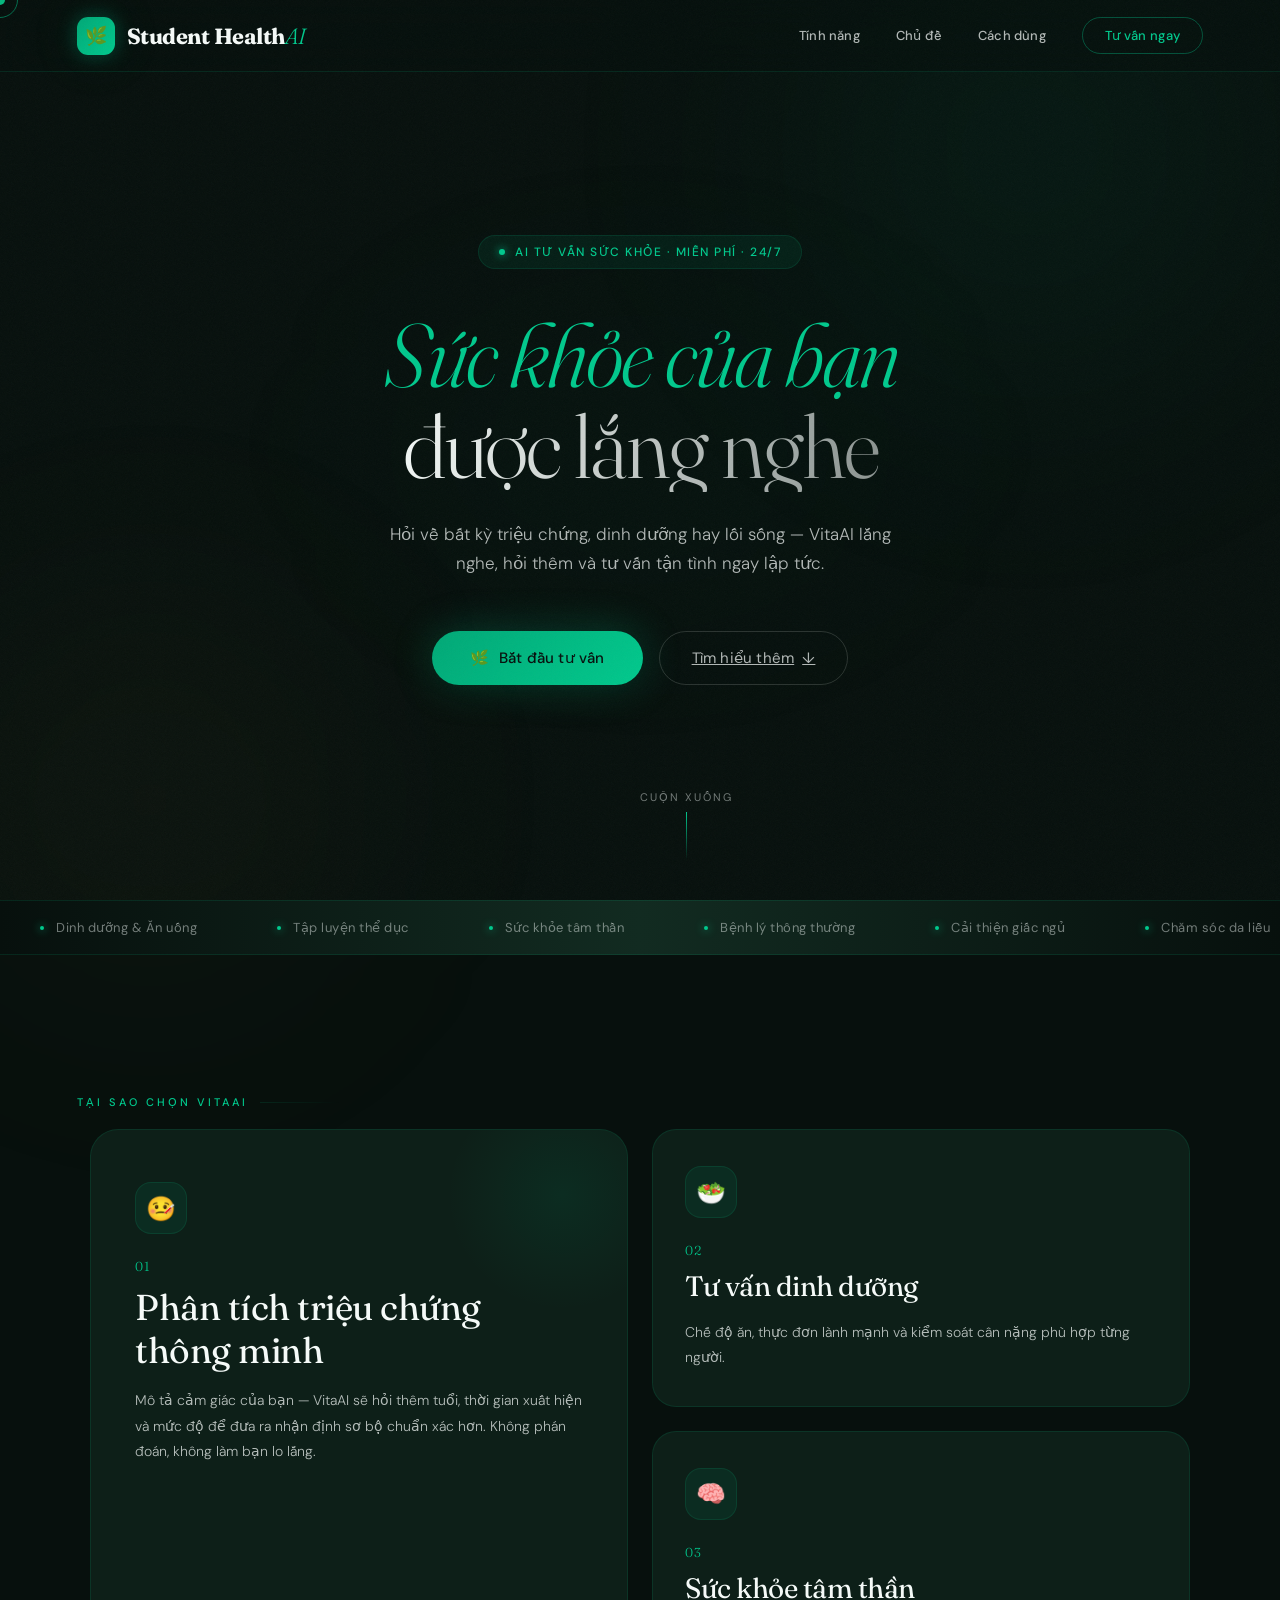
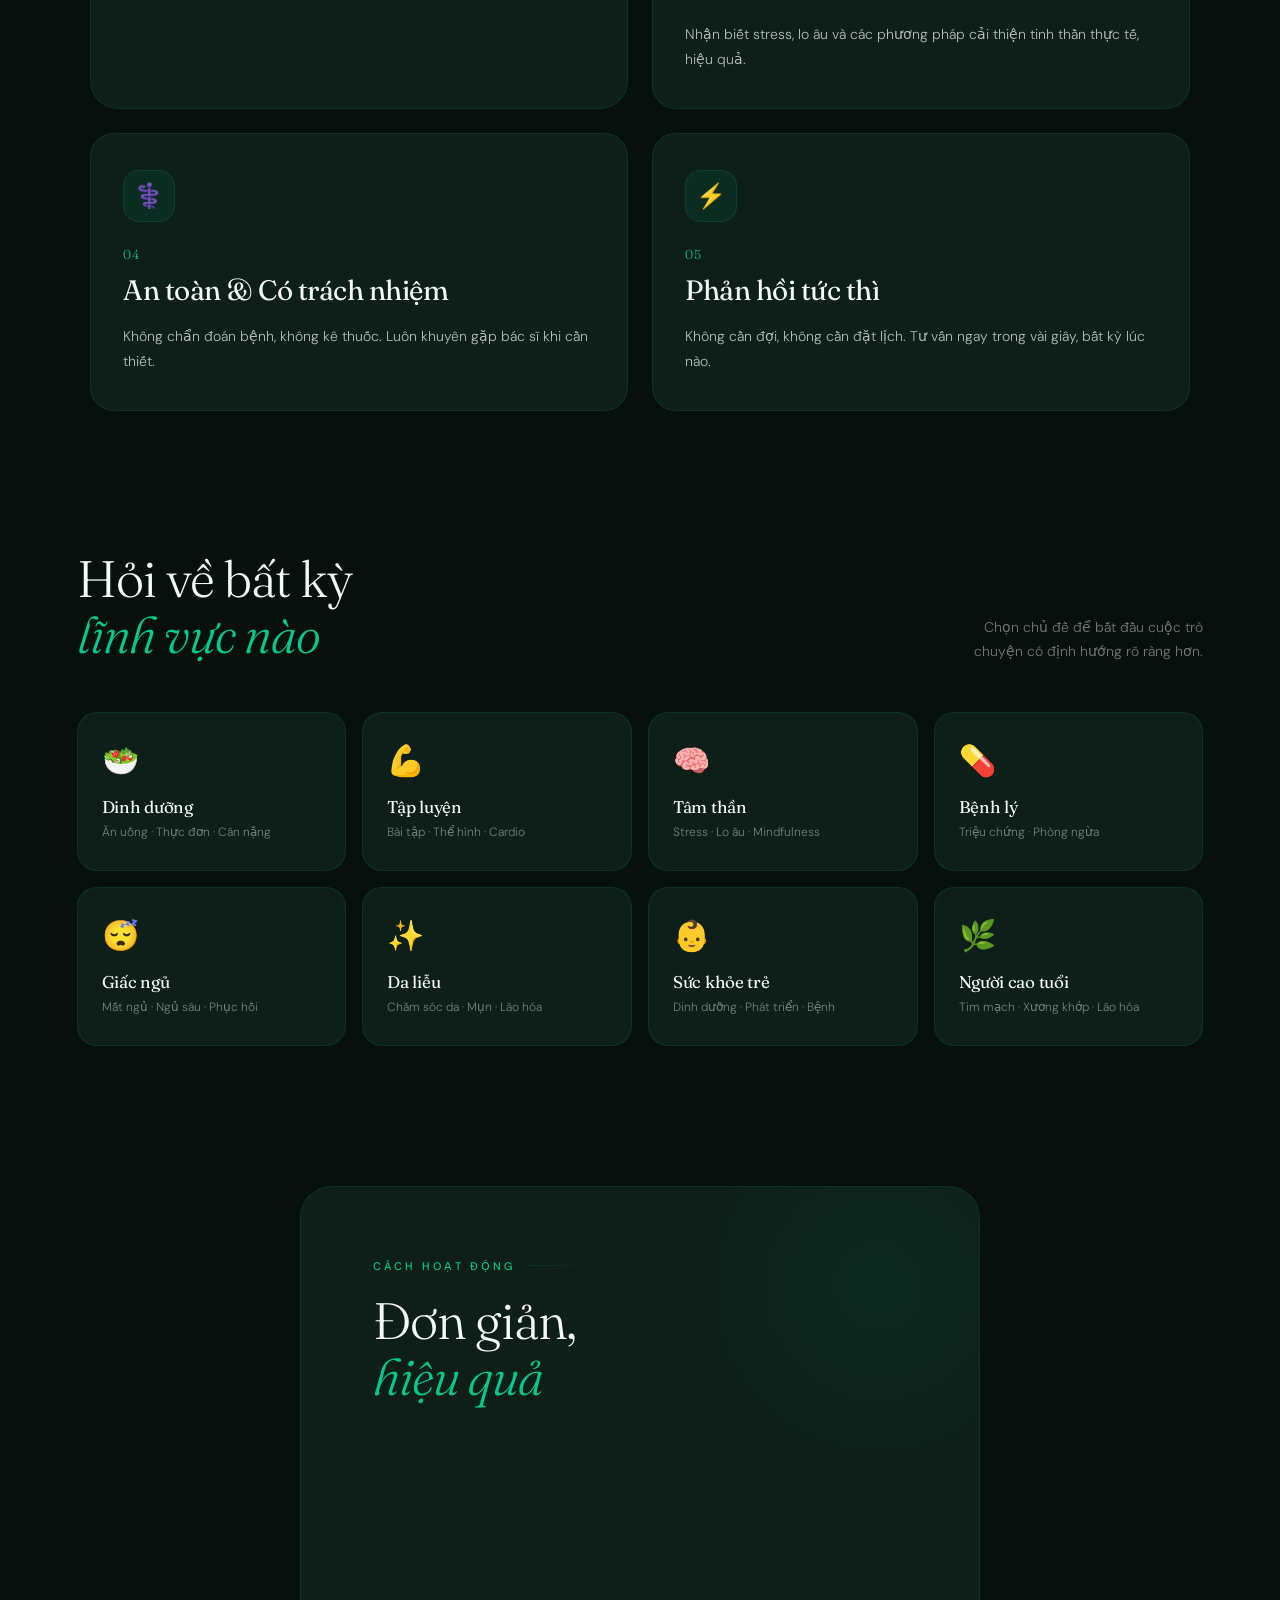
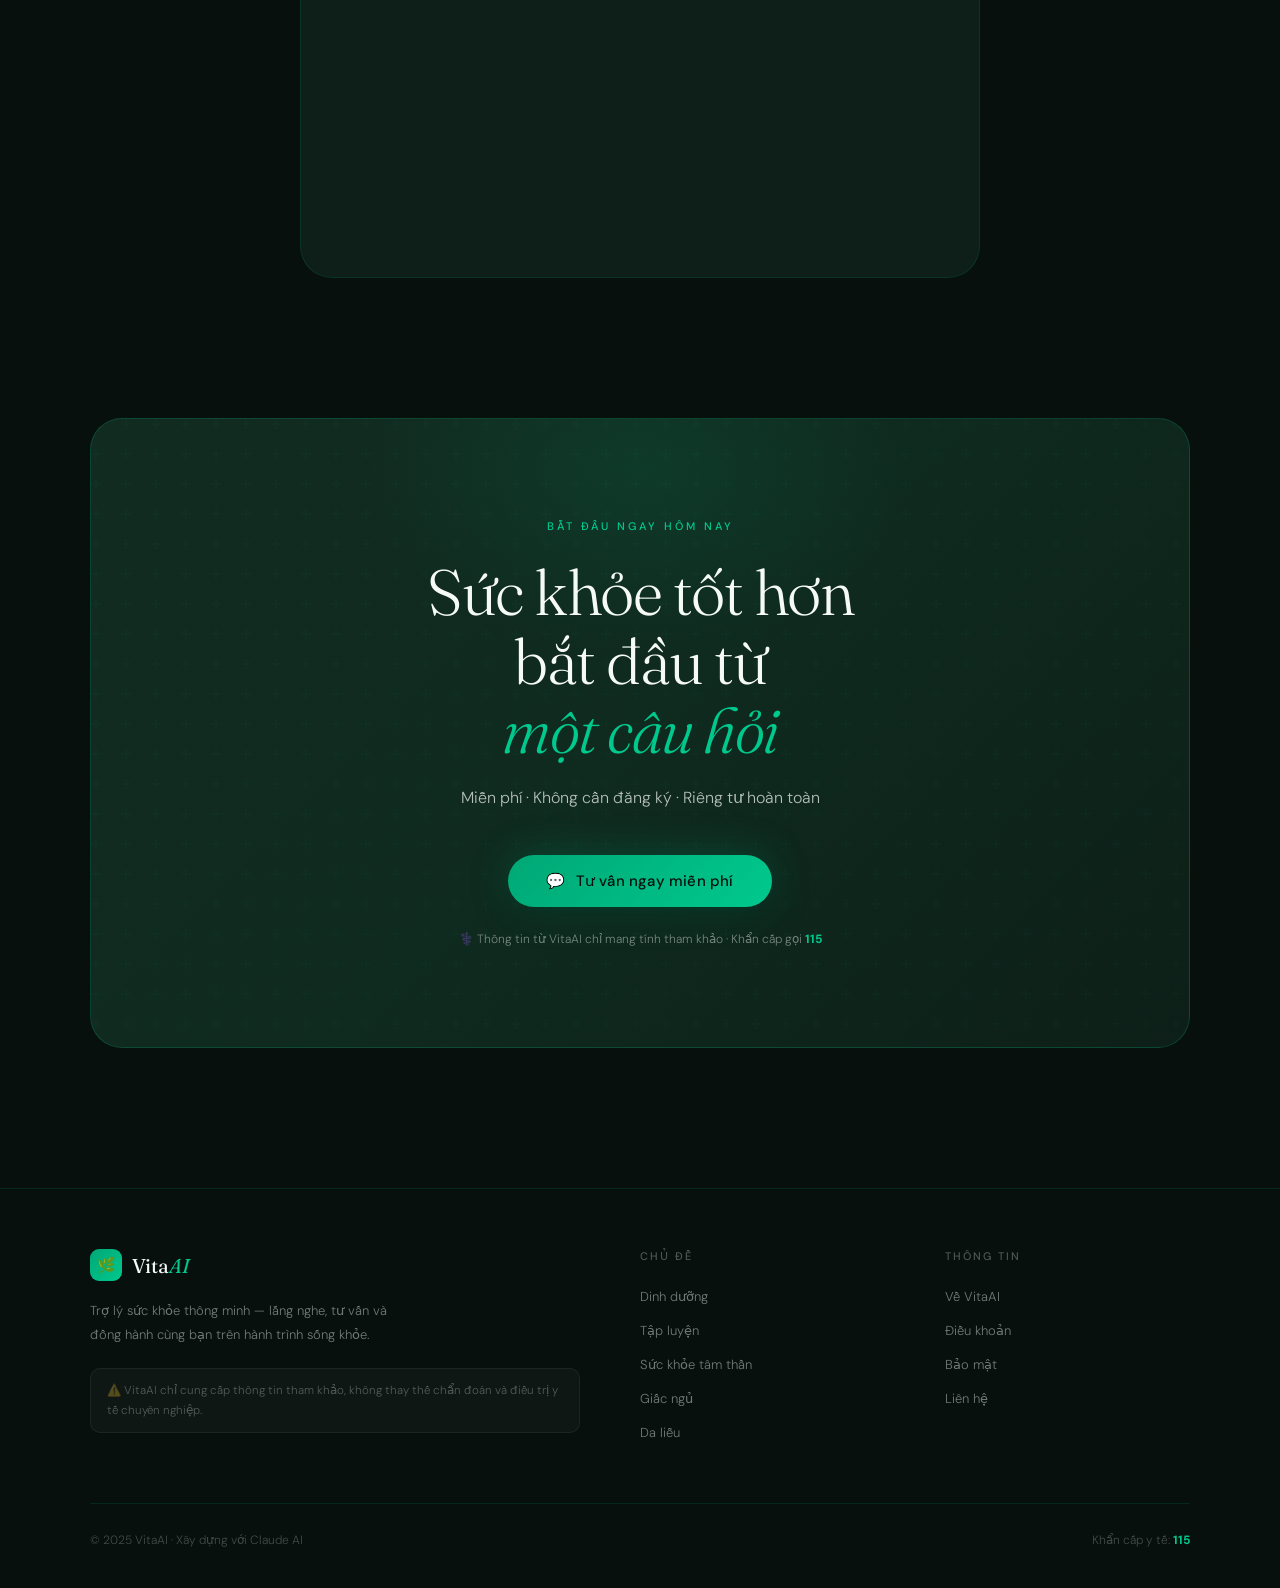
==== commit c7081c36: "Add files via upload" ====
--- a/index.html
+++ b/index.html
@@ -1,22 +1,27 @@
 <!DOCTYPE html>
 <html lang="vi">
 <head>
-    <meta charset="UTF-8">
-    <meta name="viewport" content="width=device-width, initial-scale=1.0">
-    <title>HealthChat - Trợ Lý Sức Khỏe Cá Nhân</title>
-    <link rel="stylesheet" href="styles.css">
-</head>
-<body>
-    <!-- Sidebar Menu -->
-    <div class="sidebar" id="sidebar">
+    <meta charset="UTF-8">
+    <meta name="viewport" content="width=device-width, initial-scale=1.0">
+    <title>Heath Student AI - Trợ Lý Sức Khỏe Cá Nhân</title>
+    <link href="https://fonts.googleapis.com/css2?family=Fraunces:ital,opsz,wght@0,9..144,300;0,9..144,400;0,9..144,700;1,9..144,300;1,9..144,600&family=DM+Sans:wght@300;400;500&display=swap" rel="stylesheet">
+    <link rel="stylesheet" href="styles.css">
+</head>
+<body>
+    <div class="cursor" id="cur"></div>
+    <div class="cursor-ring" id="curR"></div>
+
+    <!-- Sidebar Menu -->
+    <div class="sidebar" id="sidebar">
         <button class="close-btn" id="closeSidebar">✕</button>
 
         <!-- Menu Items -->
         <div class="menu-items">
             <button class="menu-item active" data-page="chat">💬 Trò Chuyện</button>
-            <button class="menu-item" data-page="schedule">📅 Thời Khóa Biểu</button>
+            <button class="menu-item" data-page="schedule">📅 Thời Khóa Biểu</button>
             <button class="menu-item" data-page="health">❤️ Đánh Giá Sức Khỏe</button>
-            <button class="menu-item" data-page="help">🆘 Giúp Đỡ</button>
+            <button class="menu-item" data-page="streak">🔥 Chuỗi ngày</button>
+            <button class="menu-item" data-page="stats">📊 Thống Kê</button>
         </div>
     </div>
 
@@ -123,10 +128,10 @@
     <!-- Main Container -->
     <div class="container">
         <!-- Header -->
-        <header class="header">
-            <button class="menu-toggle" id="menuToggle">☰</button>
-            <h1>HealthChat</h1>
-            <div class="profile-container">
+        <header class="header">
+            <button class="menu-toggle" id="menuToggle">☰</button>
+            <h1 id="appBrandHome" title="Về trang giới thiệu">Heath Student AI</h1>
+            <div class="profile-container">
                 <button class="avatar-btn" id="avatarBtn">
                     <img src="data:image/svg+xml,%3Csvg xmlns='http://www.w3.org/2000/svg' width='150' height='150' viewBox='0 0 150 150'%3E%3Crect width='150' height='150' fill='%23bdbdbd'/%3E%3Ccircle cx='75' cy='48' r='30' fill='%23f2f2f2'/%3E%3Cpath d='M20 150a55 55 0 0 1 110 0Z' fill='%23f2f2f2'/%3E%3C/svg%3E" alt="Avatar" class="avatar" id="avatarImg">
                 </button>
@@ -140,7 +145,6 @@
                     </div>
                     <hr>
                     <button class="profile-menu-item" id="settingsBtn">⚙️ Cài Đặt</button>
-                    <button class="profile-menu-item" id="statsBtn">📊 Thống Kê</button>
                     <button class="profile-menu-item" id="securityBtn">🔒 Bảo Mật</button>
                     <hr>
                     <button class="profile-menu-item logout-btn" id="logoutBtn">🚪 Đăng Xuất</button>
@@ -151,15 +155,15 @@
         <!-- Pages Container -->
         <main class="pages-container">
             <!-- Login Page -->
-            <section id="loginPage" class="page active">
-                <div class="auth-container">
-                    <div class="auth-content">
-                        <h2>Đăng Nhập</h2>
-                        <div class="demo-info">
-                            💡 <strong>Tài khoản demo:</strong><br>
-                            Email: <code>demo@healthchat.com</code><br>
-                            Mật khẩu: <code>123456</code>
-                        </div>
+            <section id="loginPage" class="page active">
+                <div class="auth-container">
+                    <div class="auth-content">
+                        <h2>Đăng Nhập</h2>
+                        <div class="demo-info" id="demoQuickLoginBox" role="button" tabindex="0" aria-label="Đăng nhập nhanh bằng tài khoản demo">
+                            💡 <strong>Tài khoản demo:</strong><br>
+                            Email: <code>demo@healthchat.com</code><br>
+                            Mật khẩu: <code>123456</code>
+                        </div>
                         <form id="loginForm">
                             <div class="form-group">
                                 <label>Email</label>
@@ -171,13 +175,16 @@
                             </div>
                             <button type="submit" class="btn btn-primary">Đăng Nhập</button>
                         </form>
-                        <p>Chưa có tài khoản? <button type="button" class="link-btn" id="switchToSignup">Đăng Ký Ngay</button></p>
-                        <p style="margin-top: 10px;">
-                            <button type="button" class="link-btn" id="forgotPasswordLink">Quên Mật Khẩu?</button>
-                        </p>
-                    </div>
-                </div>
-            </section>
+                        <p>Chưa có tài khoản? <button type="button" class="link-btn" id="switchToSignup">Đăng Ký Ngay</button></p>
+                        <p style="margin-top: 10px;">
+                            <button type="button" class="link-btn" id="forgotPasswordLink">Quên Mật Khẩu?</button>
+                        </p>
+                        <p style="margin-top: 6px;">
+                            <a href="intro.html" class="link-btn">Xem Trang Giới Thiệu</a>
+                        </p>
+                    </div>
+                </div>
+            </section>
 
             <!-- Signup Page -->
             <section id="signupPage" class="page">
@@ -202,11 +209,14 @@
                                 <input type="password" id="signupConfirm" placeholder="Nhập lại mật khẩu" required>
                             </div>
                             <button type="submit" class="btn btn-primary">Đăng Ký</button>
-                        </form>
-                        <p>Đã có tài khoản? <button type="button" class="link-btn" id="switchToLogin">Đăng Nhập</button></p>
-                        <div class="success-message" id="signupSuccess" style="display: none;">
-                            ✅ Đăng ký thành công! Hãy đăng nhập để tiếp tục.
-                        </div>
+                        </form>
+                        <p>Đã có tài khoản? <button type="button" class="link-btn" id="switchToLogin">Đăng Nhập</button></p>
+                        <p style="margin-top: 6px;">
+                            <a href="intro.html" class="link-btn">Xem Trang Giới Thiệu</a>
+                        </p>
+                        <div class="success-message" id="signupSuccess" style="display: none;">
+                            ✅ Đăng ký thành công! Hãy đăng nhập để tiếp tục.
+                        </div>
                     </div>
                 </div>
             </section>
@@ -225,6 +235,12 @@
                         <div class="chat-bubble ai">
                             <p>👋 Xin chào! Hôm nay bạn có chuyện gì muốn nói không?</p>
                         </div>
+                        <div class="chat-suggestions" id="chatSuggestions">
+                            <button class="chat-suggestion-btn" data-suggestion="Để tầm soát biến chứng tiểu đường cần làm gì?">Để tầm soát biến chứng tiểu đường cần làm gì?</button>
+                            <button class="chat-suggestion-btn" data-suggestion="Tạo thực đơn giảm cân trong 30 ngày giúp mình.">Tạo thực đơn giảm cân trong 30 ngày.</button>
+                            <button class="chat-suggestion-btn" data-suggestion="Các sản phẩm chăm sóc da phù hợp tuổi trung niên là gì?">Các sản phẩm chăm sóc da cho tuổi trung niên?</button>
+                            <button class="chat-suggestion-btn" data-suggestion="Những thực phẩm chức năng nào trẻ em nên bổ sung?">Thực phẩm chức năng cho trẻ em nên bổ sung gì?</button>
+                        </div>
                     </div>
                     <div class="chat-input-area">
                         <input type="text" id="mainChatInput" placeholder="Hỏi tôi bất cứ điều gì...">
@@ -240,17 +256,17 @@
                 </div>
             </section>
 
-            <!-- Schedule Page -->
-            <section id="schedulePage" class="page">
-                <div class="schedule-container">
-                    <iframe
-                        class="schedule-iframe"
-                        src="thoikhoabieu.html"
-                        title="Thời khóa biểu"
-                        loading="lazy"
-                    ></iframe>
-                </div>
-            </section>
+            <!-- Schedule Page -->
+            <section id="schedulePage" class="page">
+                <div class="schedule-container">
+                    <iframe
+                        class="schedule-iframe"
+                        src="thoikhoabieu.html"
+                        title="Thời khóa biểu"
+                        loading="lazy"
+                    ></iframe>
+                </div>
+            </section>
 
             <!-- Health Page -->
             <section id="healthPage" class="page">
@@ -269,33 +285,73 @@
                         <h3>Đánh Giá Hôm Nay</h3>
                         
                         <div class="assessment-item">
-                            <label>Cảm Giác Năng Lượng (1-10)</label>
-                            <input type="range" id="energyLevel" min="1" max="10" value="5">
-                            <span class="value-display" id="energyDisplay">5</span>
+                            <div class="assessment-header">
+                                <label for="energyLevel">Cảm Giác Năng Lượng (1-10)</label>
+                                <label class="metric-toggle-wrap">
+                                    <span>Bật</span>
+                                    <input type="checkbox" class="metric-toggle" data-metric="energy" checked>
+                                </label>
+                            </div>
+                            <div class="assessment-range-row">
+                                <input type="range" id="energyLevel" min="1" max="10" value="5" data-display="energyDisplay" data-metric="energy">
+                                <span class="value-display" id="energyDisplay">5</span>
+                            </div>
                         </div>
 
                         <div class="assessment-item">
-                            <label>Chất Lượng Giấc Ngủ (1-10)</label>
-                            <input type="range" id="sleepQuality" min="1" max="10" value="5">
-                            <span class="value-display" id="sleepDisplay">5</span>
+                            <div class="assessment-header">
+                                <label for="sleepQuality">Chất Lượng Giấc Ngủ (1-10)</label>
+                                <label class="metric-toggle-wrap">
+                                    <span>Bật</span>
+                                    <input type="checkbox" class="metric-toggle" data-metric="sleep" checked>
+                                </label>
+                            </div>
+                            <div class="assessment-range-row">
+                                <input type="range" id="sleepQuality" min="1" max="10" value="5" data-display="sleepDisplay" data-metric="sleep">
+                                <span class="value-display" id="sleepDisplay">5</span>
+                            </div>
                         </div>
 
                         <div class="assessment-item">
-                            <label>Tâm Trạng (1-10)</label>
-                            <input type="range" id="mood" min="1" max="10" value="5">
-                            <span class="value-display" id="moodDisplay">5</span>
+                            <div class="assessment-header">
+                                <label for="mood">Tâm Trạng (1-10)</label>
+                                <label class="metric-toggle-wrap">
+                                    <span>Bật</span>
+                                    <input type="checkbox" class="metric-toggle" data-metric="mood" checked>
+                                </label>
+                            </div>
+                            <div class="assessment-range-row">
+                                <input type="range" id="mood" min="1" max="10" value="5" data-display="moodDisplay" data-metric="mood">
+                                <span class="value-display" id="moodDisplay">5</span>
+                            </div>
                         </div>
 
                         <div class="assessment-item">
-                            <label>Stress (1-10)</label>
-                            <input type="range" id="stress" min="1" max="10" value="5">
-                            <span class="value-display" id="stressDisplay">5</span>
+                            <div class="assessment-header">
+                                <label for="stress">Thư Giãn (ngược với stress) (1-10)</label>
+                                <label class="metric-toggle-wrap">
+                                    <span>Bật</span>
+                                    <input type="checkbox" class="metric-toggle" data-metric="stress" checked>
+                                </label>
+                            </div>
+                            <div class="assessment-range-row">
+                                <input type="range" id="stress" min="1" max="10" value="5" data-display="stressDisplay" data-metric="stress">
+                                <span class="value-display" id="stressDisplay">5</span>
+                            </div>
                         </div>
 
                         <div class="assessment-item">
-                            <label>Cơn Đói (1-10)</label>
-                            <input type="range" id="hunger" min="1" max="10" value="5">
-                            <span class="value-display" id="hungerDisplay">5</span>
+                            <div class="assessment-header">
+                                <label for="hunger">Cơn Đói (1-10)</label>
+                                <label class="metric-toggle-wrap">
+                                    <span>Bật</span>
+                                    <input type="checkbox" class="metric-toggle" data-metric="hunger" checked>
+                                </label>
+                            </div>
+                            <div class="assessment-range-row">
+                                <input type="range" id="hunger" min="1" max="10" value="5" data-display="hungerDisplay" data-metric="hunger">
+                                <span class="value-display" id="hungerDisplay">5</span>
+                            </div>
                         </div>
 
                         <button class="btn btn-primary" id="submitHealthBtn">Lưu Đánh Giá</button>
@@ -311,26 +367,134 @@
                 </div>
             </section>
 
-            <!-- Help Page -->
-            <section id="helpPage" class="page">
-                <div class="help-container">
-                    <h2>🆘 Trung Tâm Hỗ Trợ</h2>
-                    <div class="help-chat-container">
-                        <div class="help-messages" id="helpMessages">
-                            <div class="chat-bubble ai">
-                                <p>👋 Chào bạn! Tôi có thể giúp bạn về sức khỏe, dinh dưỡng, hoặc lịch trình.</p>
-                            </div>
-                        </div>
-                        <div class="chat-input-area">
-                            <input type="text" id="helpInput" placeholder="Hỏi câu hỏi của bạn...">
-                            <button class="send-btn" id="helpSendBtn">➤</button>
-                        </div>
-                        <div class="loading" id="helpLoadingIndicator" style="display: none;">
-                            <span></span><span></span><span></span>
-                        </div>
-                    </div>
-                </div>
-            </section>
+            <!-- Streak Page -->
+            <section id="streakPage" class="page">
+                <div class="streak-container">
+                    <h2>🔥 Chuỗi ngày</h2>
+
+                    <div class="streak-hero-card">
+                        <div class="streak-hero-icon">🔥</div>
+                        <div class="streak-hero-value" id="streakCurrentDays">0</div>
+                        <div class="streak-hero-label">NGÀY CHUỖI</div>
+                        <p id="streakHeroSubtext">Điểm danh hôm nay để nối chuỗi.</p>
+                        <div class="streak-checkin-row">
+                            <button type="button" class="streak-checkin-btn" id="checkInTodayBtn">✅ Điểm danh hôm nay</button>
+                            <small id="checkInTodayStatus">Bạn chưa điểm danh hôm nay.</small>
+                        </div>
+                    </div>
+
+                    <div class="streak-stat-grid">
+                        <div class="streak-stat-card">
+                            <span class="streak-stat-icon">📘</span>
+                            <strong id="streakTotalRecords">0</strong>
+                            <small>Lịch sử</small>
+                        </div>
+                        <div class="streak-stat-card">
+                            <span class="streak-stat-icon">🏆</span>
+                            <strong id="streakLongestDays">0</strong>
+                            <small>Chuỗi dài nhất</small>
+                        </div>
+                        <div class="streak-stat-card">
+                            <span class="streak-stat-icon">❄️</span>
+                            <strong id="streakMissDays">0</strong>
+                            <small>Ngày nghỉ tháng này</small>
+                        </div>
+                    </div>
+
+                    <div class="streak-toolbar">
+                        <button type="button" class="streak-open-shop-btn" id="toggleShopBtn">🛒 Vào cửa hàng</button>
+                        <div class="streak-coin-pill">🪙 <strong id="coinBalance">0</strong> xu</div>
+                    </div>
+
+                    <section class="streak-mission-card">
+                        <div class="streak-section-head">
+                            <h3>🎯 Nhiệm vụ hằng ngày</h3>
+                            <small id="missionDateLabel"></small>
+                        </div>
+                        <div id="dailyMissionList"></div>
+                    </section>
+
+                    <section class="streak-shop-card hidden" id="streakShopCard">
+                        <div class="streak-section-head">
+                            <h3>🛒 Cửa Hàng</h3>
+                            <small id="shopResetInfo">Reset mỗi tuần</small>
+                        </div>
+
+                        <div class="shop-item">
+                            <div class="shop-item-left">
+                                <span class="shop-item-icon">❄️</span>
+                                <div>
+                                    <strong>Đóng băng chuỗi</strong>
+                                    <p>Giữ chuỗi khi bỏ lỡ 1 ngày điểm danh.</p>
+                                    <small>Đang có: <span id="shopShieldOwned">0</span></small>
+                                </div>
+                            </div>
+                            <button type="button" class="shop-buy-btn" id="buyStreakShieldBtn">10 🪙</button>
+                        </div>
+
+                        <div class="shop-item">
+                            <div class="shop-item-left">
+                                <span class="shop-item-icon">🏅</span>
+                                <div>
+                                    <strong>Huy hiệu danh dự</strong>
+                                    <p>Mở khóa huy hiệu sưu tầm.</p>
+                                    <small>Đang có: <span id="shopHonorBadgeOwned">0</span></small>
+                                </div>
+                            </div>
+                            <button type="button" class="shop-buy-btn" id="buyHonorBadgeBtn">30 🪙</button>
+                        </div>
+                    </section>
+
+                    <div class="streak-calendar-card">
+                        <div class="streak-calendar-head">
+                            <h3>📅 Lịch sử</h3>
+                            <div class="streak-month-nav">
+                                <button type="button" class="streak-month-btn" id="streakPrevMonthBtn" aria-label="Xem tháng trước">‹</button>
+                                <span id="streakMonthLabel"></span>
+                                <button type="button" class="streak-month-btn" id="streakNextMonthBtn" aria-label="Xem tháng sau">›</button>
+                            </div>
+                        </div>
+                        <div class="streak-calendar-grid" id="streakCalendarGrid"></div>
+                        <div class="streak-legend">
+                            <span><i class="legend-dot done"></i> Đã điểm danh</span>
+                            <span><i class="legend-dot shield"></i> Đóng băng chuỗi</span>
+                            <span><i class="legend-dot missed"></i> Nghỉ</span>
+                            <span><i class="legend-dot today"></i> Hôm nay</span>
+                        </div>
+                    </div>
+
+                    <div class="streak-achievement-card-wrap">
+                        <h3>🏅 Thành tựu</h3>
+                        <div class="streak-achievement-grid" id="streakAchievementGrid">
+                            <div class="streak-achievement-card" data-threshold="1">
+                                <span class="achievement-icon">🪙</span>
+                                <strong>Khởi động</strong>
+                                <small>Chuỗi 1 ngày</small>
+                            </div>
+                            <div class="streak-achievement-card" data-threshold="7">
+                                <span class="achievement-icon">⭐</span>
+                                <strong>7 ngày</strong>
+                                <small>Chuỗi 1 tuần</small>
+                            </div>
+                            <div class="streak-achievement-card" data-threshold="30">
+                                <span class="achievement-icon">💪</span>
+                                <strong>30 ngày</strong>
+                                <small>Chuỗi 1 tháng</small>
+                            </div>
+                            <div class="streak-achievement-card" data-threshold="100">
+                                <span class="achievement-icon">🏆</span>
+                                <strong>100 ngày</strong>
+                                <small>Chuỗi bền bỉ</small>
+                            </div>
+                            <div class="streak-achievement-card" data-achievement="honor_badge">
+                                <span class="achievement-icon">🏅</span>
+                                <strong>Nhà sưu tầm</strong>
+                                <small>Mua huy hiệu danh dự</small>
+                            </div>
+                        </div>
+                    </div>
+                </div>
+            </section>
 
             <!-- Settings Page -->
             <section id="settingsPage" class="page">
@@ -381,22 +545,24 @@
                                 </label>
                             </div>
                             <div class="color-selector">
-                                <label>Chọn Màu Chủ Đề:</label>
-                                <div class="color-options">
-                                    <button type="button" class="color-btn" data-color="#4CAF50" title="Xanh lá"></button>
-                                    <button type="button" class="color-btn" data-color="#2196F3" title="Xanh dương"></button>
-                                    <button type="button" class="color-btn" data-color="#FF9800" title="Cam"></button>
-                                    <button type="button" class="color-btn" data-color="#E91E63" title="Hồng"></button>
-                                    <button type="button" class="color-btn" data-color="#9C27B0" title="Tím"></button>
-                                    <button type="button" class="color-btn" data-color="#00BCD4" title="Cyan"></button>
-                                </div>
-                                <div class="custom-color-row">
-                                    <input type="color" id="customThemeColor" value="#4caf50" title="Chọn màu bất kỳ">
-                                    <input type="text" id="customThemeHex" value="#4CAF50" maxlength="7" placeholder="#RRGGBB">
-                                   <button type="button" class="btn btn-secondary btn-apply-color" id="applyCustomColorBtn">Áp Dụng</button>
-                                </div>
-                            </div>
-                        </div>
+                                <label>Chọn Màu Chủ Đề:</label>
+                                <div class="color-options">
+                                    <button type="button" class="color-btn" data-color="#00C98D" title="Xanh intro"></button>
+                                    <button type="button" class="color-btn" data-color="#2196F3" title="Xanh dương"></button>
+                                    <button type="button" class="color-btn" data-color="#FF9800" title="Cam"></button>
+                                    <button type="button" class="color-btn" data-color="#E91E63" title="Hồng"></button>
+                                    <button type="button" class="color-btn" data-color="#9C27B0" title="Tím"></button>
+                                    <button type="button" class="color-btn" data-color="#00BCD4" title="Cyan"></button>
+                                </div>
+                                <div class="custom-color-row">
+                                    <input type="color" id="customThemeColor" value="#00c98d" title="Chọn màu bất kỳ">
+                                    <input type="text" id="customThemeHex" value="#00C98D" maxlength="7" placeholder="#RRGGBB">
+                                   <button type="button" class="btn btn-primary btn-apply-color" id="applyCustomColorBtn">Áp Dụng</button>
+                                </div>
+                                <p class="theme-default-note">Mặc định: giao diện intro (nền tối xanh + chữ sáng).</p>
+                                <button type="button" class="link-btn btn-reset-default-color" id="resetDefaultColorBtn">↺ Đặt lại màu mặc định</button>
+                            </div>
+                        </div>
 
                         <!-- Password Section -->
                         <div class="settings-section">
@@ -446,66 +612,81 @@
                 <div class="stats-container">
                     <div class="stats-header">
                         <button class="back-btn" id="backFromStats">← Quay Lại</button>
-                        <h2>📊 Thống Kê Sức Khỏe</h2>
-                    </div>
-
-                    <div class="time-filter">
-                        <button type="button" class="filter-btn active" data-days="1">1 Ngày</button>
-                        <button type="button" class="filter-btn" data-days="3">3 Ngày</button>
-                        <button type="button" class="filter-btn" data-days="7">7 Ngày</button>
-                        <button type="button" class="filter-btn" data-days="30">1 Tháng</button>
-                        <button type="button" class="filter-btn" data-days="365">1 Năm</button>
-                    </div>
-
-                    <div class="stats-content">
-                        <div class="stat-card">
-                            <h3>📈 Điểm Sức Khỏe Trung Bình (/10)</h3>
-                            <div class="stat-value" id="avgScore">--/10</div>
-                        </div>
-
-                        <div class="stat-card">
-                            <h3>💪 Năng Lượng Trung Bình</h3>
-                            <div class="stat-value" id="avgEnergy">0</div>
-                        </div>
-
-                        <div class="stat-card">
-                            <h3>😴 Giấc Ngủ Trung Bình</h3>
-                            <div class="stat-value" id="avgSleep">0</div>
-                        </div>
-
-                        <div class="stat-card">
-                            <h3>😊 Tâm Trạng Trung Bình</h3>
-                            <div class="stat-value" id="avgMood">0</div>
-                        </div>
-
-                        <div class="stat-card">
-                            <h3>😰 Stress Trung Bình</h3>
-                            <div class="stat-value" id="avgStress">0</div>
-                        </div>
-
-                        <div class="stat-card">
-                            <h3>🍽️ Cơn Đói Trung Bình</h3>
-                            <div class="stat-value" id="avgHunger">0</div>
-                        </div>
-                    </div>
-
-                    <div class="stats-chart">
-                        <h3>📋 Chi Tiết Theo Ngày</h3>
-                        <div id="detailedStats"></div>
+                        <h2>📊 Phân Tích</h2>
+                    </div>
+
+                    <div class="time-filter">
+                        <button type="button" class="filter-btn active" data-days="1">1 Ngày</button>
+                        <button type="button" class="filter-btn" data-days="3">3 Ngày</button>
+                        <button type="button" class="filter-btn" data-days="7">1 Tuần</button>
+                        <button type="button" class="filter-btn" data-days="30">1 Tháng</button>
+                        <button type="button" class="filter-btn" data-days="180">6 Tháng</button>
+                        <button type="button" class="filter-btn" data-days="365">1 Năm</button>
+                    </div>
+
+                    <div class="analytics-wrap">
+                        <section class="analytics-panel analytics-panel-kpi">
+                            <h3>📊 Tổng Quan</h3>
+                            <div class="analytics-kpi-grid">
+                                <div class="analytics-kpi-card">
+                                    <div class="kpi-icon">📝</div>
+                                    <div class="kpi-text">
+                                        <span>Tổng lần đánh giá</span>
+                                        <strong id="statsTotalSessions">0</strong>
+                                    </div>
+                                </div>
+                                <div class="analytics-kpi-card">
+                                    <div class="kpi-icon">📈</div>
+                                    <div class="kpi-text">
+                                        <span>Điểm TB tổng</span>
+                                        <strong id="statsOverallAvg">--/10</strong>
+                                    </div>
+                                </div>
+                                <div class="analytics-kpi-card">
+                                    <div class="kpi-icon">🗓️</div>
+                                    <div class="kpi-text">
+                                        <span>Khoảng lọc</span>
+                                        <strong id="statsRangeInfo">1 ngày</strong>
+                                    </div>
+                                </div>
+                            </div>
+                        </section>
+
+                        <section class="analytics-panel">
+                            <h3>📊 Biểu Đồ Điểm Trung Bình (1/10)</h3>
+                            <div class="metric-chart" id="metricAvgChart"></div>
+                        </section>
+
+                        <section class="analytics-panel">
+                            <h3>📋 Chi Tiết</h3>
+                            <div class="details-table-wrap">
+                                <table class="details-table">
+                                    <thead>
+                                        <tr>
+                                            <th>Chỉ số sức khỏe</th>
+                                            <th>Điểm TB (/10)</th>
+                                            <th>Số lần ghi nhận</th>
+                                            <th>Mức đánh giá</th>
+                                        </tr>
+                                    </thead>
+                                    <tbody id="statsDetailBody"></tbody>
+                                </table>
+                            </div>
+                        </section>
                     </div>
                 </div>
             </section>
         </main>
     </div>
 
-    <!-- API endpoint config:
-         - Local: de trong "" de tu dong dung http://localhost:3000/api/chat
-         - Production: thay bang URL backend, vi du https://your-app.onrender.com/api/chat -->
-    <script>
-        window.CHAT_API_ENDPOINT = "";
-    </script>
-
-    <!-- Scripts -->
-    <script src="styles.js"></script>
-</body>
-</html>
+    <!-- API endpoint config:
+         - Local: de trong "" de tu dong dung http://localhost:3000/api/chat
+         - Production: thay bang URL backend, vi du https://your-app.onrender.com/api/chat -->
+    <script>
+        window.CHAT_API_ENDPOINT = "";
+    </script>
+
+    <!-- Scripts -->
+    <script src="styles.js"></script>
+</body>
+</html>
--- a/styles.css
+++ b/styles.css
@@ -5,25 +5,30 @@
 }
 
 :root {
-    --primary-color: #4f46e5;
-    --primary-dark: #312e81;
-    --primary-light: #818cf8;
-    --secondary-color: #f59e0b;
+    --jade: #00c98d;
+    --jade2: #00a876;
+    --primary-color: #00c98d;
+    --primary-dark: #00a876;
+    --primary-light: #58e2bc;
+    --secondary-color: #d4a843;
     --danger-color: #F44336;
-    --dark-bg: #1a1a1a;
-    --light-bg: #f0f4ff;
-    --card-bg: #ffffff;
-    --text-primary: #1e1b4b;
-    --text-secondary: #6b7280;
-    --border-color: #e5e7eb;
-    --sidebar-width: 280px;
-    --history-panel-width: 320px;
-    --transition: all 0.3s cubic-bezier(0.4, 0, 0.2, 1);
-}
-
+    --dark-bg: #07100d;
+    --light-bg: #0d1f18;
+    --card-bg: #122b21;
+    --text-primary: #f5faf8;
+    --text-secondary: rgba(245, 250, 248, 0.72);
+    --border-color: rgba(0, 201, 141, 0.18);
+    --sidebar-width: 280px;
+    --history-panel-width: 320px;
+    --transition: all 0.3s cubic-bezier(0.4, 0, 0.2, 1);
+}
+
 body {
-    font-family: 'Segoe UI', Tahoma, Geneva, Verdana, sans-serif;
-    background-color: var(--light-bg);
+    font-family: 'DM Sans', sans-serif;
+    background:
+        radial-gradient(1200px 700px at -10% 120%, rgba(0, 201, 141, 0.22), transparent 65%),
+        radial-gradient(1000px 600px at 110% -20%, rgba(212, 168, 67, 0.14), transparent 62%),
+        linear-gradient(160deg, #07100d 0%, #0f1c17 100%);
     color: var(--text-primary);
     overflow: hidden;
     min-height: 100vh;
@@ -38,10 +43,1033 @@
     --border-color: #333333;
 }
 
-html, body {
-    width: 100%;
-    height: 100%;
-}
+html, body {
+    width: 100%;
+    height: 100%;
+}
+
+body.landing-visible {
+    overflow-y: auto;
+    overflow-x: hidden;
+    background: #07100d;
+}
+
+body.landing-visible .sidebar,
+body.landing-visible .overlay,
+body.landing-visible .chat-history-main,
+body.landing-visible .history-expand-btn,
+body.landing-visible .container {
+    display: none !important;
+}
+
+.landing-screen {
+    --ink: #07100d;
+    --ink2: #0d1f18;
+    --ink3: #122b21;
+    --jade: #00c98d;
+    --jade2: #00a876;
+    --jade-pale: rgba(0, 201, 141, 0.08);
+    --gold: #d4a843;
+    --white: #f5faf8;
+    --border: rgba(0, 201, 141, 0.12);
+    --text-dim: rgba(245, 250, 248, 0.45);
+    --text-mid: rgba(245, 250, 248, 0.72);
+    display: none;
+    position: relative;
+    font-family: 'DM Sans', sans-serif;
+    color: var(--white);
+    background: var(--ink);
+    min-height: 100vh;
+    min-height: 100dvh;
+    overflow-x: hidden;
+    cursor: default;
+}
+
+body.landing-visible .landing-screen {
+    display: block;
+}
+
+.landing-screen *,
+.landing-screen *::before,
+.landing-screen *::after {
+    box-sizing: border-box;
+}
+
+.cursor {
+    position: fixed;
+    width: 10px;
+    height: 10px;
+    background: var(--jade);
+    border-radius: 50%;
+    pointer-events: none;
+    z-index: 9999;
+    transition: transform .15s ease, opacity .3s;
+    transform: translate(-50%, -50%);
+    mix-blend-mode: difference;
+    display: none;
+}
+
+.cursor-ring {
+    position: fixed;
+    width: 36px;
+    height: 36px;
+    border: 1.5px solid rgba(0, 201, 141, 0.5);
+    border-radius: 50%;
+    pointer-events: none;
+    z-index: 9998;
+    transform: translate(-50%, -50%);
+    transition: width .25s, height .25s, border-color .25s;
+    display: none;
+}
+
+body:has(a:hover) .cursor-ring,
+body:has(button:hover) .cursor-ring {
+    width: 52px;
+    height: 52px;
+    border-color: rgba(0, 201, 141, 0.9);
+}
+
+.landing-screen .grain {
+    position: fixed;
+    inset: 0;
+    pointer-events: none;
+    z-index: 999;
+    opacity: .035;
+    background-image: url("data:image/svg+xml,%3Csvg viewBox='0 0 512 512' xmlns='http://www.w3.org/2000/svg'%3E%3Cfilter id='n'%3E%3CfeTurbulence type='fractalNoise' baseFrequency='.75' numOctaves='4' stitchTiles='stitch'/%3E%3C/filter%3E%3Crect width='100%25' height='100%25' filter='url(%23n)'/%3E%3C/svg%3E");
+    background-size: 200px;
+    animation: grainAnim 8s steps(10) infinite;
+}
+
+@keyframes grainAnim {
+    0% { transform: translate(0, 0); }
+    10% { transform: translate(-2%, -3%); }
+    20% { transform: translate(3%, 2%); }
+    30% { transform: translate(-1%, 4%); }
+    40% { transform: translate(4%, -1%); }
+    50% { transform: translate(-3%, 3%); }
+    60% { transform: translate(2%, -4%); }
+    70% { transform: translate(-4%, 1%); }
+    80% { transform: translate(1%, 3%); }
+    90% { transform: translate(3%, -2%); }
+    100% { transform: translate(-1%, -1%); }
+}
+
+.landing-screen .ambient {
+    position: fixed;
+    pointer-events: none;
+    border-radius: 50%;
+    filter: blur(120px);
+    z-index: 0;
+}
+
+.landing-screen .amb1 {
+    top: -200px;
+    right: -100px;
+    width: 700px;
+    height: 700px;
+    background: radial-gradient(circle, rgba(0, 201, 141, 0.07) 0%, transparent 70%);
+    animation: ambFloat 12s ease-in-out infinite;
+}
+
+.landing-screen .amb2 {
+    bottom: -200px;
+    left: -150px;
+    width: 600px;
+    height: 600px;
+    background: radial-gradient(circle, rgba(212, 168, 67, 0.05) 0%, transparent 70%);
+    animation: ambFloat 16s ease-in-out infinite reverse;
+}
+
+.landing-screen .amb3 {
+    top: 50%;
+    left: 50%;
+    transform: translate(-50%, -50%);
+    width: 800px;
+    height: 400px;
+    background: radial-gradient(ellipse, rgba(0, 201, 141, 0.04) 0%, transparent 65%);
+}
+
+@keyframes ambFloat {
+    0%, 100% { transform: translate(0, 0) scale(1); }
+    50% { transform: translate(30px, -30px) scale(1.05); }
+}
+
+.landing-screen nav {
+    position: fixed;
+    top: 0;
+    left: 0;
+    right: 0;
+    z-index: 100;
+    display: flex;
+    align-items: center;
+    justify-content: space-between;
+    padding: 0 6%;
+    height: 72px;
+    background: rgba(7, 16, 13, 0.7);
+    backdrop-filter: blur(32px);
+    -webkit-backdrop-filter: blur(32px);
+    border-bottom: 1px solid var(--border);
+    transition: all .3s;
+}
+
+.landing-screen .logo {
+    display: flex;
+    align-items: center;
+    gap: 12px;
+    text-decoration: none;
+}
+
+.landing-screen .logo-mark {
+    width: 38px;
+    height: 38px;
+    background: linear-gradient(135deg, var(--jade2), var(--jade));
+    border-radius: 11px;
+    display: flex;
+    align-items: center;
+    justify-content: center;
+    font-size: 18px;
+    box-shadow: 0 0 20px rgba(0, 201, 141, 0.3), 0 0 60px rgba(0, 201, 141, 0.1);
+}
+
+.landing-screen .logo-type {
+    font-family: 'Fraunces', serif;
+    font-size: 22px;
+    font-weight: 700;
+    color: var(--white);
+    letter-spacing: -0.5px;
+}
+
+.landing-screen .logo-type em {
+    font-style: italic;
+    color: var(--jade);
+    font-weight: 300;
+}
+
+.landing-screen .nav-right {
+    display: flex;
+    align-items: center;
+    gap: 36px;
+}
+
+.landing-screen .nav-link {
+    font-size: 13px;
+    font-weight: 500;
+    color: var(--text-mid);
+    text-decoration: none;
+    transition: color .2s;
+    letter-spacing: 0.2px;
+}
+
+.landing-screen .nav-link:hover {
+    color: var(--white);
+}
+
+.landing-screen .nav-btn {
+    background: transparent;
+    border: 1px solid rgba(0, 201, 141, 0.35);
+    border-radius: 30px;
+    padding: 9px 22px;
+    font-size: 13px;
+    font-weight: 500;
+    color: var(--jade);
+    cursor: pointer;
+    font-family: 'DM Sans', sans-serif;
+    transition: all .25s;
+    letter-spacing: 0.3px;
+}
+
+.landing-screen .nav-btn:hover {
+    background: var(--jade);
+    color: var(--ink);
+    box-shadow: 0 0 30px rgba(0, 201, 141, 0.3);
+}
+
+.landing-screen .hero {
+    min-height: 100vh;
+    display: flex;
+    flex-direction: column;
+    align-items: center;
+    justify-content: center;
+    text-align: center;
+    padding: 100px 6% 80px;
+    position: relative;
+    z-index: 2;
+}
+
+.landing-screen .hero-eyebrow {
+    display: inline-flex;
+    align-items: center;
+    gap: 10px;
+    border: 1px solid var(--border);
+    border-radius: 30px;
+    padding: 8px 20px;
+    font-size: 12px;
+    font-weight: 500;
+    color: var(--jade);
+    letter-spacing: 1.5px;
+    text-transform: uppercase;
+    margin-bottom: 40px;
+    background: var(--jade-pale);
+    opacity: 0;
+    animation: riseUp .8s ease .1s forwards;
+}
+
+.landing-screen .eyebrow-dot {
+    width: 6px;
+    height: 6px;
+    background: var(--jade);
+    border-radius: 50%;
+    box-shadow: 0 0 8px var(--jade);
+    animation: dotPulse 2s infinite;
+}
+
+@keyframes dotPulse {
+    0%, 100% { box-shadow: 0 0 8px var(--jade); opacity: 1; }
+    50% { box-shadow: 0 0 20px var(--jade); opacity: .6; }
+}
+
+.landing-screen .hero-h1 {
+    font-family: 'Fraunces', serif;
+    font-size: clamp(52px, 7vw, 96px);
+    font-weight: 300;
+    line-height: 1.02;
+    letter-spacing: -2px;
+    color: var(--white);
+    margin-bottom: 28px;
+    max-width: 900px;
+    opacity: 0;
+    animation: riseUp .9s ease .25s forwards;
+}
+
+.landing-screen .hero-h1 .italic {
+    font-style: italic;
+    font-weight: 300;
+    color: var(--jade);
+    display: block;
+}
+
+.landing-screen .hero-h1 .line2 {
+    display: block;
+    background: linear-gradient(90deg, var(--white) 0%, rgba(245, 250, 248, .55) 100%);
+    -webkit-background-clip: text;
+    -webkit-text-fill-color: transparent;
+    background-clip: text;
+}
+
+.landing-screen .hero-sub {
+    font-size: 17px;
+    font-weight: 300;
+    color: var(--text-mid);
+    line-height: 1.75;
+    max-width: 520px;
+    margin: 0 auto 52px;
+    opacity: 0;
+    animation: riseUp .9s ease .4s forwards;
+}
+
+.landing-screen .hero-actions {
+    display: flex;
+    gap: 16px;
+    justify-content: center;
+    flex-wrap: wrap;
+    opacity: 0;
+    animation: riseUp .9s ease .55s forwards;
+}
+
+.landing-screen .btn-main {
+    background: linear-gradient(135deg, var(--jade2), var(--jade));
+    color: var(--ink);
+    padding: 16px 38px;
+    border-radius: 50px;
+    font-size: 15px;
+    font-weight: 500;
+    border: none;
+    cursor: pointer;
+    display: inline-flex;
+    align-items: center;
+    gap: 10px;
+    font-family: 'DM Sans', sans-serif;
+    box-shadow: 0 0 40px rgba(0, 201, 141, 0.25), 0 8px 24px rgba(0, 0, 0, 0.3);
+    transition: all .3s;
+    letter-spacing: 0.2px;
+}
+
+.landing-screen .btn-main:hover {
+    transform: translateY(-3px);
+    box-shadow: 0 0 60px rgba(0, 201, 141, 0.4), 0 16px 40px rgba(0, 0, 0, 0.4);
+}
+
+.landing-screen .btn-ghost {
+    background: transparent;
+    color: var(--text-mid);
+    padding: 16px 32px;
+    border-radius: 50px;
+    font-size: 15px;
+    font-weight: 400;
+    border: 1px solid rgba(245, 250, 248, 0.15);
+    cursor: pointer;
+    display: inline-flex;
+    align-items: center;
+    gap: 8px;
+    font-family: 'DM Sans', sans-serif;
+    transition: all .25s;
+    letter-spacing: 0.2px;
+}
+
+.landing-screen .btn-ghost:hover {
+    color: var(--white);
+    border-color: rgba(245, 250, 248, 0.4);
+}
+
+.landing-screen .scroll-hint {
+    position: absolute;
+    bottom: 40px;
+    left: 50%;
+    transform: translateX(-50%);
+    display: flex;
+    flex-direction: column;
+    align-items: center;
+    gap: 8px;
+    opacity: 0;
+    animation: riseUp .9s ease 1.2s forwards;
+}
+
+.landing-screen .scroll-hint span {
+    font-size: 11px;
+    color: var(--text-dim);
+    letter-spacing: 2px;
+    text-transform: uppercase;
+}
+
+.landing-screen .scroll-line {
+    width: 1px;
+    height: 48px;
+    background: linear-gradient(to bottom, var(--jade), transparent);
+    animation: scrollDrop 2s ease-in-out infinite;
+}
+
+@keyframes scrollDrop {
+    0% { transform: scaleY(0); transform-origin: top; }
+    50% { transform: scaleY(1); transform-origin: top; }
+    51% { transform: scaleY(1); transform-origin: bottom; }
+    100% { transform: scaleY(0); transform-origin: bottom; }
+}
+
+.landing-screen .strip {
+    position: relative;
+    z-index: 2;
+    border-top: 1px solid var(--border);
+    border-bottom: 1px solid var(--border);
+    padding: 18px 0;
+    overflow: hidden;
+    background: linear-gradient(90deg, var(--ink), var(--ink3), var(--ink));
+}
+
+.landing-screen .strip-track {
+    display: flex;
+    gap: 0;
+    animation: marquee 25s linear infinite;
+    width: max-content;
+}
+
+.landing-screen .strip-item {
+    display: flex;
+    align-items: center;
+    gap: 12px;
+    padding: 0 40px;
+    font-size: 13px;
+    font-weight: 400;
+    color: var(--text-dim);
+    letter-spacing: 0.5px;
+    white-space: nowrap;
+}
+
+.landing-screen .strip-item .dot {
+    width: 4px;
+    height: 4px;
+    background: var(--jade);
+    border-radius: 50%;
+    box-shadow: 0 0 8px var(--jade);
+}
+
+@keyframes marquee {
+    0% { transform: translateX(0); }
+    100% { transform: translateX(-50%); }
+}
+
+.landing-screen .features {
+    padding: 140px 6%;
+    position: relative;
+    z-index: 2;
+}
+
+.landing-screen .section-label {
+    font-size: 11px;
+    font-weight: 500;
+    color: var(--jade);
+    letter-spacing: 3px;
+    text-transform: uppercase;
+    margin-bottom: 20px;
+    display: flex;
+    align-items: center;
+    gap: 12px;
+}
+
+.landing-screen .section-label::after {
+    content: '';
+    flex: 1;
+    height: 1px;
+    background: linear-gradient(to right, var(--border), transparent);
+    max-width: 80px;
+}
+
+.landing-screen .feat-layout {
+    display: grid;
+    grid-template-columns: 1fr 1fr;
+    gap: 24px;
+    max-width: 1100px;
+    margin: 0 auto;
+}
+
+.landing-screen .feat-big {
+    grid-row: span 2;
+    background: var(--ink2);
+    border: 1px solid var(--border);
+    border-radius: 28px;
+    padding: 52px 44px;
+    position: relative;
+    overflow: hidden;
+    transition: border-color .3s;
+}
+
+.landing-screen .feat-big::before {
+    content: '';
+    position: absolute;
+    top: -60px;
+    right: -60px;
+    width: 250px;
+    height: 250px;
+    background: radial-gradient(circle, rgba(0, 201, 141, 0.08) 0%, transparent 65%);
+    border-radius: 50%;
+    transition: all .5s;
+}
+
+.landing-screen .feat-big:hover {
+    border-color: rgba(0, 201, 141, 0.3);
+}
+
+.landing-screen .feat-big:hover::before {
+    width: 400px;
+    height: 400px;
+    opacity: 1.5;
+}
+
+.landing-screen .feat-small {
+    background: var(--ink2);
+    border: 1px solid var(--border);
+    border-radius: 24px;
+    padding: 36px 32px;
+    position: relative;
+    overflow: hidden;
+    transition: all .3s;
+}
+
+.landing-screen .feat-small:hover {
+    border-color: rgba(0, 201, 141, 0.25);
+    transform: translateY(-4px);
+    background: var(--ink3);
+}
+
+.landing-screen .feat-icon {
+    width: 52px;
+    height: 52px;
+    background: var(--jade-pale);
+    border: 1px solid var(--border);
+    border-radius: 16px;
+    display: flex;
+    align-items: center;
+    justify-content: center;
+    font-size: 24px;
+    margin-bottom: 24px;
+    transition: all .3s;
+}
+
+.landing-screen .feat-big:hover .feat-icon,
+.landing-screen .feat-small:hover .feat-icon {
+    background: rgba(0, 201, 141, 0.15);
+    border-color: rgba(0, 201, 141, 0.3);
+    box-shadow: 0 0 20px rgba(0, 201, 141, 0.15);
+}
+
+.landing-screen .feat-num {
+    font-family: 'Fraunces', serif;
+    font-size: 13px;
+    font-weight: 300;
+    color: var(--jade);
+    margin-bottom: 12px;
+    letter-spacing: 1px;
+}
+
+.landing-screen .feat-h3 {
+    font-family: 'Fraunces', serif;
+    font-size: 28px;
+    font-weight: 400;
+    color: var(--white);
+    line-height: 1.2;
+    margin-bottom: 16px;
+    letter-spacing: -0.5px;
+}
+
+.landing-screen .feat-big .feat-h3 {
+    font-size: 36px;
+}
+
+.landing-screen .feat-p {
+    font-size: 14px;
+    font-weight: 300;
+    color: var(--text-mid);
+    line-height: 1.8;
+}
+
+.landing-screen .topics {
+    padding: 0 6% 140px;
+    position: relative;
+    z-index: 2;
+}
+
+.landing-screen .topics-header {
+    display: flex;
+    align-items: flex-end;
+    justify-content: space-between;
+    margin-bottom: 48px;
+}
+
+.landing-screen .topics-title {
+    font-family: 'Fraunces', serif;
+    font-size: clamp(34px, 4vw, 52px);
+    font-weight: 300;
+    color: var(--white);
+    letter-spacing: -1px;
+    line-height: 1.1;
+}
+
+.landing-screen .topics-title em {
+    font-style: italic;
+    color: var(--jade);
+}
+
+.landing-screen .topics-sub {
+    font-size: 14px;
+    font-weight: 300;
+    color: var(--text-dim);
+    max-width: 260px;
+    text-align: right;
+    line-height: 1.7;
+}
+
+.landing-screen .topics-grid {
+    display: grid;
+    grid-template-columns: repeat(4, 1fr);
+    gap: 16px;
+}
+
+.landing-screen .topic-card {
+    background: var(--ink2);
+    border: 1px solid var(--border);
+    border-radius: 20px;
+    padding: 28px 24px;
+    cursor: pointer;
+    transition: all .3s cubic-bezier(.34, 1.4, .64, 1);
+    text-decoration: none;
+    display: block;
+    position: relative;
+    overflow: hidden;
+}
+
+.landing-screen .topic-card::after {
+    content: '→';
+    position: absolute;
+    top: 20px;
+    right: 20px;
+    font-size: 16px;
+    color: var(--jade);
+    opacity: 0;
+    transition: all .3s;
+    transform: translate(-4px, 4px);
+}
+
+.landing-screen .topic-card:hover {
+    transform: translateY(-6px);
+    border-color: rgba(0, 201, 141, 0.35);
+    background: var(--ink3);
+    box-shadow: 0 20px 60px rgba(0, 0, 0, 0.4), 0 0 40px rgba(0, 201, 141, 0.08);
+}
+
+.landing-screen .topic-card:hover::after {
+    opacity: 1;
+    transform: translate(0, 0);
+}
+
+.landing-screen .topic-emoji {
+    font-size: 30px;
+    margin-bottom: 16px;
+    display: block;
+}
+
+.landing-screen .topic-name {
+    font-family: 'Fraunces', serif;
+    font-size: 17px;
+    font-weight: 400;
+    color: var(--white);
+    margin-bottom: 6px;
+    letter-spacing: -0.3px;
+}
+
+.landing-screen .topic-desc {
+    font-size: 12px;
+    font-weight: 300;
+    color: var(--text-dim);
+    line-height: 1.6;
+}
+
+.landing-screen .how {
+    padding: 0 6% 140px;
+    position: relative;
+    z-index: 2;
+}
+
+.landing-screen .how-inner {
+    background: var(--ink2);
+    border: 1px solid var(--border);
+    border-radius: 32px;
+    padding: 72px;
+    max-width: 680px;
+    margin: 0 auto;
+    display: grid;
+    grid-template-columns: 1fr;
+    gap: 0;
+    align-items: center;
+    position: relative;
+    overflow: hidden;
+}
+
+.landing-screen .how-inner::before {
+    content: '';
+    position: absolute;
+    top: -100px;
+    right: -100px;
+    width: 400px;
+    height: 400px;
+    background: radial-gradient(circle, rgba(0, 201, 141, 0.06) 0%, transparent 65%);
+    border-radius: 50%;
+    pointer-events: none;
+}
+
+.landing-screen .how-steps-list {
+    display: flex;
+    flex-direction: column;
+    gap: 0;
+}
+
+.landing-screen .how-step {
+    display: flex;
+    gap: 20px;
+    padding: 28px 0;
+    border-bottom: 1px solid var(--border);
+    transition: all .3s;
+}
+
+.landing-screen .how-step:first-child {
+    padding-top: 0;
+}
+
+.landing-screen .how-step:last-child {
+    border-bottom: none;
+    padding-bottom: 0;
+}
+
+.landing-screen .how-step:hover .step-num {
+    background: var(--jade);
+    color: var(--ink);
+}
+
+.landing-screen .step-num {
+    width: 36px;
+    height: 36px;
+    border: 1px solid var(--border);
+    border-radius: 10px;
+    display: flex;
+    align-items: center;
+    justify-content: center;
+    font-family: 'Fraunces', serif;
+    font-size: 15px;
+    font-weight: 400;
+    color: var(--jade);
+    flex-shrink: 0;
+    transition: all .3s;
+}
+
+.landing-screen .step-t {
+    font-size: 15px;
+    font-weight: 500;
+    color: var(--white);
+    margin-bottom: 5px;
+}
+
+.landing-screen .step-d {
+    font-size: 13px;
+    font-weight: 300;
+    color: var(--text-mid);
+    line-height: 1.7;
+}
+
+.landing-screen .cta-section {
+    padding: 0 6% 140px;
+    position: relative;
+    z-index: 2;
+}
+
+.landing-screen .cta-inner {
+    background: linear-gradient(135deg, var(--ink3) 0%, #0f2a1f 50%, var(--ink2) 100%);
+    border: 1px solid rgba(0, 201, 141, 0.2);
+    border-radius: 32px;
+    padding: 100px 80px;
+    text-align: center;
+    position: relative;
+    overflow: hidden;
+    max-width: 1100px;
+    margin: 0 auto;
+}
+
+.landing-screen .cta-inner::before {
+    content: '';
+    position: absolute;
+    top: -150px;
+    left: 50%;
+    transform: translateX(-50%);
+    width: 600px;
+    height: 400px;
+    background: radial-gradient(ellipse, rgba(0, 201, 141, 0.1) 0%, transparent 65%);
+    pointer-events: none;
+}
+
+.landing-screen .cta-inner::after {
+    content: '';
+    position: absolute;
+    inset: 0;
+    background: url("data:image/svg+xml,%3Csvg width='60' height='60' viewBox='0 0 60 60' xmlns='http://www.w3.org/2000/svg'%3E%3Cg fill='none' fill-rule='evenodd'%3E%3Cg fill='%2300c98d' fill-opacity='0.025'%3E%3Cpath d='M36 34v-4h-2v4h-4v2h4v4h2v-4h4v-2h-4zm0-30V0h-2v4h-4v2h4v4h2V6h4V4h-4zM6 34v-4H4v4H0v2h4v4h2v-4h4v-2H6zM6 4V0H4v4H0v2h4v4h2V6h4V4H6z'/%3E%3C/g%3E%3C/g%3E%3C/svg%3E");
+    border-radius: 32px;
+    pointer-events: none;
+}
+
+.landing-screen .cta-eyebrow {
+    font-size: 11px;
+    font-weight: 500;
+    color: var(--jade);
+    letter-spacing: 3px;
+    text-transform: uppercase;
+    margin-bottom: 24px;
+}
+
+.landing-screen .cta-h2 {
+    font-family: 'Fraunces', serif;
+    font-size: clamp(38px, 5vw, 68px);
+    font-weight: 300;
+    letter-spacing: -1.5px;
+    line-height: 1.08;
+    color: var(--white);
+    margin-bottom: 20px;
+    position: relative;
+    z-index: 1;
+}
+
+.landing-screen .cta-h2 em {
+    font-style: italic;
+    color: var(--jade);
+}
+
+.landing-screen .cta-p {
+    font-size: 16px;
+    font-weight: 300;
+    color: var(--text-mid);
+    line-height: 1.7;
+    margin-bottom: 44px;
+    position: relative;
+    z-index: 1;
+}
+
+.landing-screen .cta-actions {
+    display: flex;
+    gap: 16px;
+    justify-content: center;
+    flex-wrap: wrap;
+    position: relative;
+    z-index: 1;
+}
+
+.landing-screen .cta-note {
+    margin-top: 24px;
+    font-size: 12px;
+    font-weight: 300;
+    color: var(--text-dim);
+    position: relative;
+    z-index: 1;
+}
+
+.landing-screen footer {
+    position: relative;
+    z-index: 2;
+    border-top: 1px solid var(--border);
+    padding: 60px 6% 40px;
+}
+
+.landing-screen .footer-inner {
+    max-width: 1100px;
+    margin: 0 auto;
+    display: grid;
+    grid-template-columns: 2fr 1fr 1fr;
+    gap: 60px;
+    margin-bottom: 48px;
+}
+
+.landing-screen .footer-brand-logo {
+    display: flex;
+    align-items: center;
+    gap: 10px;
+    text-decoration: none;
+    margin-bottom: 18px;
+}
+
+.landing-screen .f-logo-mark {
+    width: 32px;
+    height: 32px;
+    background: linear-gradient(135deg, var(--jade2), var(--jade));
+    border-radius: 9px;
+    display: flex;
+    align-items: center;
+    justify-content: center;
+    font-size: 15px;
+}
+
+.landing-screen .f-logo-text {
+    font-family: 'Fraunces', serif;
+    font-size: 20px;
+    font-weight: 400;
+    color: var(--white);
+}
+
+.landing-screen .f-logo-text em {
+    font-style: italic;
+    color: var(--jade);
+}
+
+.landing-screen .footer-desc {
+    font-size: 13px;
+    font-weight: 300;
+    color: var(--text-dim);
+    line-height: 1.8;
+    margin-bottom: 22px;
+    max-width: 300px;
+}
+
+.landing-screen .footer-disclaimer {
+    font-size: 11.5px;
+    font-weight: 300;
+    color: rgba(245, 250, 248, 0.3);
+    padding: 12px 16px;
+    background: rgba(245, 250, 248, 0.03);
+    border: 1px solid rgba(245, 250, 248, 0.06);
+    border-radius: 10px;
+    line-height: 1.7;
+}
+
+.landing-screen .footer-col h4 {
+    font-size: 11px;
+    font-weight: 500;
+    letter-spacing: 2px;
+    text-transform: uppercase;
+    color: rgba(245, 250, 248, 0.3);
+    margin-bottom: 22px;
+}
+
+.landing-screen .footer-col ul {
+    list-style: none;
+}
+
+.landing-screen .footer-col li {
+    margin-bottom: 13px;
+}
+
+.landing-screen .footer-col a {
+    font-size: 13px;
+    font-weight: 300;
+    color: var(--text-dim);
+    text-decoration: none;
+    transition: color .2s;
+}
+
+.landing-screen .footer-col a:hover {
+    color: var(--jade);
+}
+
+.landing-screen .footer-bottom {
+    max-width: 1100px;
+    margin: 0 auto;
+    padding-top: 28px;
+    border-top: 1px solid var(--border);
+    display: flex;
+    justify-content: space-between;
+    align-items: center;
+    font-size: 12px;
+    font-weight: 300;
+    color: rgba(245, 250, 248, 0.25);
+}
+
+.landing-screen .footer-bottom b {
+    color: var(--jade);
+}
+
+@keyframes riseUp {
+    from { opacity: 0; transform: translateY(22px); }
+    to { opacity: 1; transform: translateY(0); }
+}
+
+.landing-screen .rise {
+    opacity: 0;
+    transform: translateY(28px);
+    transition: opacity .7s ease, transform .7s ease;
+}
+
+.landing-screen .rise.in {
+    opacity: 1;
+    transform: translateY(0);
+}
+
+@media (max-width: 900px) {
+    .landing-screen .feat-layout { grid-template-columns: 1fr; }
+    .landing-screen .feat-big { grid-row: span 1; }
+    .landing-screen .topics-grid { grid-template-columns: repeat(2, 1fr); }
+    .landing-screen .how-inner { grid-template-columns: 1fr; padding: 48px 32px; }
+    .landing-screen .footer-inner { grid-template-columns: 1fr; gap: 32px; }
+    .landing-screen .footer-bottom { flex-direction: column; gap: 8px; text-align: center; }
+    .landing-screen .nav-right .nav-link { display: none; }
+}
+
+@media (max-width: 600px) {
+    .landing-screen nav { padding: 0 4%; }
+    .landing-screen .hero,
+    .landing-screen .features,
+    .landing-screen .topics,
+    .landing-screen .how,
+    .landing-screen .cta-section { padding-left: 4%; padding-right: 4%; }
+    .landing-screen .hero-h1 { font-size: 44px; letter-spacing: -1px; }
+    .landing-screen .cta-inner { padding: 52px 28px; }
+    .landing-screen .topics-header { flex-direction: column; gap: 12px; }
+    .landing-screen .topics-sub { text-align: left; }
+    .landing-screen .topics-grid { grid-template-columns: repeat(2, 1fr); }
+    .landing-screen .how-inner { padding: 36px 24px; }
+    .landing-screen footer { padding: 52px 4% 32px; }
+}
 
 .sidebar {
     position: fixed;
@@ -379,22 +1407,22 @@
     display: block;
 }
 
-.container {
-    display: flex;
-    flex-direction: column;
-    width: 100%;
-    height: 100vh;
-    height: 100dvh;
-    transition: var(--transition);
-}
-
-.chat-history-main {
+.container {
+    display: flex;
+    flex-direction: column;
+    width: 100%;
+    height: 100vh;
+    height: 100dvh;
+    transition: var(--transition);
+}
+
+.chat-history-main {
     position: fixed;
     left: 0;
     top: 0;
-    width: var(--history-panel-width);
-    height: 100vh;
-    height: 100dvh;
+    width: var(--history-panel-width);
+    height: 100vh;
+    height: 100dvh;
     background: linear-gradient(135deg, var(--primary-color) 0%, var(--primary-dark) 100%);
     z-index: 300;
     box-shadow: 2px 0 14px rgba(0, 0, 0, 0.18);
@@ -464,10 +1492,10 @@
     padding: 20px 12px;
 }
 
-.chat-history-main .history-list {
-    max-height: calc(100vh - 90px);
-    max-height: calc(100dvh - 90px);
-}
+.chat-history-main .history-list {
+    max-height: calc(100vh - 90px);
+    max-height: calc(100dvh - 90px);
+}
 
 .header {
     background: linear-gradient(135deg, var(--primary-color) 0%, var(--primary-dark) 100%);
@@ -497,24 +1525,126 @@
     background: rgba(255, 255, 255, 0.3);
 }
 
-.header h1 {
-    flex: 1;
-    font-size: 24px;
-    font-weight: 600;
-}
+.header h1 {
+    flex: 1;
+    font-family: 'Fraunces', serif;
+    font-size: 24px;
+    font-weight: 600;
+    white-space: nowrap;
+    cursor: pointer;
+    transition: opacity 0.2s ease;
+}
+
+.header h1:hover {
+    opacity: 0.9;
+}
 
 body.unauthenticated .menu-toggle,
 body.unauthenticated .profile-container {
     display: none;
 }
 
-body.unauthenticated .header {
-    justify-content: center;
-}
-
-body.unauthenticated .header h1 {
-    flex: 0;
-}
+body.unauthenticated .header {
+    justify-content: center;
+    background: rgba(7, 16, 13, 0.86);
+    border-bottom: 1px solid rgba(0, 201, 141, 0.18);
+    box-shadow: none;
+    backdrop-filter: blur(12px);
+    -webkit-backdrop-filter: blur(12px);
+}
+
+body.unauthenticated .header h1 {
+    flex: 0 0 auto;
+    font-family: 'Fraunces', serif;
+    letter-spacing: -0.4px;
+    color: #f5faf8;
+    text-align: center;
+    white-space: nowrap;
+}
+
+body.unauthenticated .container {
+    background:
+        radial-gradient(circle at 20% 20%, rgba(0, 201, 141, 0.18) 0%, rgba(0, 201, 141, 0) 42%),
+        radial-gradient(circle at 80% 85%, rgba(0, 201, 141, 0.14) 0%, rgba(0, 201, 141, 0) 40%),
+        radial-gradient(ellipse at 50% 48%, rgba(0, 201, 141, 0.07) 0%, rgba(0, 201, 141, 0) 62%),
+        linear-gradient(145deg, #07100d 0%, #10251d 52%, #07100d 100%);
+}
+
+body.unauthenticated .pages-container {
+    background: transparent;
+}
+
+body.unauthenticated .auth-content {
+    background: rgba(13, 31, 24, 0.86);
+    border: 1px solid rgba(0, 201, 141, 0.2);
+    box-shadow: 0 12px 34px rgba(0, 0, 0, 0.42), 0 0 0 1px rgba(0, 201, 141, 0.08);
+    backdrop-filter: blur(8px);
+}
+
+body.unauthenticated .auth-content h2 {
+    color: #f5faf8;
+}
+
+body.unauthenticated .form-group label {
+    color: rgba(245, 250, 248, 0.85);
+}
+
+body.unauthenticated .form-group input,
+body.unauthenticated .form-group select {
+    background: rgba(7, 16, 13, 0.9);
+    color: #f5faf8;
+    border-color: rgba(0, 201, 141, 0.18);
+}
+
+body.unauthenticated .form-group input::placeholder,
+body.unauthenticated .form-group select::placeholder {
+    color: rgba(230, 255, 246, 0.44);
+}
+
+body.unauthenticated .form-group input:focus,
+body.unauthenticated .form-group select:focus {
+    border-color: #00c98d;
+    box-shadow: 0 0 0 3px rgba(0, 201, 141, 0.14);
+}
+
+body.unauthenticated .demo-info {
+    background: rgba(0, 201, 141, 0.1);
+    border-left: 4px solid #00c98d;
+    color: #e6fff6;
+    cursor: pointer;
+}
+
+body.unauthenticated .demo-info code {
+    background: rgba(0, 201, 141, 0.13);
+    color: #6effcb;
+}
+
+body.unauthenticated .demo-info:hover {
+    transform: translateY(-1px);
+    box-shadow: 0 8px 20px rgba(0, 0, 0, 0.28);
+}
+
+body.unauthenticated .auth-content p {
+    color: rgba(245, 250, 248, 0.72);
+}
+
+body.unauthenticated .link-btn {
+    color: #6effcb;
+}
+
+body.unauthenticated .link-btn:hover {
+    color: #9cffde;
+}
+
+body.unauthenticated .btn-primary {
+    background: linear-gradient(135deg, #00a876 0%, #00c98d 100%);
+    color: #07100d;
+}
+
+body.unauthenticated .btn-primary:hover {
+    background: linear-gradient(135deg, #00b27d 0%, #08d79a 100%);
+    box-shadow: 0 8px 20px rgba(0, 201, 141, 0.32);
+}
 
 .profile-container {
     position: relative;
@@ -633,15 +1763,15 @@
     position: relative;
 }
 
-.page {
-    position: absolute;
-    width: 100%;
-    height: 100%;
-    display: none;
-    overflow-y: auto;
-    -webkit-overflow-scrolling: touch;
-    animation: fadeIn 0.3s ease;
-}
+.page {
+    position: absolute;
+    width: 100%;
+    height: 100%;
+    display: none;
+    overflow-y: auto;
+    -webkit-overflow-scrolling: touch;
+    animation: fadeIn 0.3s ease;
+}
 
 .page.active {
     display: flex;
@@ -676,32 +1806,49 @@
     margin: 20px;
 }
 
-.auth-content h2 {
-    margin-bottom: 30px;
-    color: var(--primary-color);
-    text-align: center;
-    font-size: 28px;
-}
-
-.demo-info {
-    background: linear-gradient(135deg, rgba(33, 150, 243, 0.1), rgba(76, 175, 80, 0.1));
-    border-left: 4px solid var(--secondary-color);
-    padding: 12px 15px;
-    border-radius: 8px;
-    font-size: 13px;
-    margin-bottom: 25px;
-    line-height: 1.6;
-    color: var(--text-primary);
-}
-
-.demo-info code {
-    background: var(--light-bg);
-    padding: 4px 8px;
-    border-radius: 4px;
-    font-weight: 600;
-    color: var(--primary-color);
-    font-family: 'Courier New', monospace;
-}
+#signupPage .auth-container {
+    background:
+        radial-gradient(circle at 20% 20%, rgba(57, 255, 20, 0.16) 0%, rgba(57, 255, 20, 0) 45%),
+        radial-gradient(circle at 80% 75%, rgba(57, 255, 20, 0.12) 0%, rgba(57, 255, 20, 0) 42%),
+        linear-gradient(135deg, #f7fff8 0%, #f1fff4 100%);
+}
+
+#signupPage .auth-content {
+    background: #ffffff;
+    border: 1px solid rgba(57, 255, 20, 0.35);
+    box-shadow: 0 0 0 2px rgba(57, 255, 20, 0.12), 0 18px 40px rgba(20, 200, 80, 0.18);
+}
+
+#signupPage .auth-content h2 {
+    color: #16a34a;
+}
+
+.auth-content h2 {
+    margin-bottom: 30px;
+    color: var(--primary-color);
+    text-align: center;
+    font-size: 28px;
+}
+
+.demo-info {
+    background: linear-gradient(135deg, rgba(33, 150, 243, 0.1), rgba(76, 175, 80, 0.1));
+    border-left: 4px solid var(--secondary-color);
+    padding: 12px 15px;
+    border-radius: 8px;
+    font-size: 13px;
+    margin-bottom: 25px;
+    line-height: 1.6;
+    color: var(--text-primary);
+}
+
+.demo-info code {
+    background: var(--light-bg);
+    padding: 4px 8px;
+    border-radius: 4px;
+    font-weight: 600;
+    color: var(--primary-color);
+    font-family: 'Courier New', monospace;
+}
 
 .form-group {
     display: flex;
@@ -756,16 +1903,37 @@
     color: var(--primary-dark);
 }
 
-.success-message {
-    background: rgba(76, 175, 80, 0.15);
-    border: 2px solid var(--primary-color);
-    color: var(--primary-dark);
+.success-message {
+    background: rgba(76, 175, 80, 0.15);
+    border: 2px solid var(--primary-color);
+    color: var(--primary-dark);
     padding: 12px 15px;
     border-radius: 8px;
     margin-top: 20px;
-    text-align: center;
-    font-weight: 500;
-}
+    text-align: center;
+    font-weight: 500;
+}
+
+/* Force auth pages to match landing dark palette when unauthenticated */
+body.unauthenticated #signupPage .auth-container {
+    background: transparent;
+}
+
+body.unauthenticated #signupPage .auth-content {
+    background: rgba(13, 31, 24, 0.86);
+    border: 1px solid rgba(0, 201, 141, 0.2);
+    box-shadow: 0 12px 34px rgba(0, 0, 0, 0.42), 0 0 0 1px rgba(0, 201, 141, 0.08);
+}
+
+body.unauthenticated #signupPage .auth-content h2 {
+    color: #f5faf8;
+}
+
+body.unauthenticated .success-message {
+    background: rgba(0, 201, 141, 0.12);
+    border-color: rgba(0, 201, 141, 0.35);
+    color: #caffeb;
+}
 
 .chat-container,
 .initial-chat-container {
@@ -775,17 +1943,16 @@
     background: var(--light-bg);
 }
 
-.chat-messages,
-.help-messages,
-#chatFlow {
-    flex: 1;
-    overflow-y: auto;
-    padding: 20px;
-    display: flex;
-    flex-direction: column;
-    gap: 15px;
-    -webkit-overflow-scrolling: touch;
-}
+.chat-messages,
+#chatFlow {
+    flex: 1;
+    overflow-y: auto;
+    padding: 20px;
+    display: flex;
+    flex-direction: column;
+    gap: 15px;
+    -webkit-overflow-scrolling: touch;
+}
 
 #chatFlow {
     background: var(--light-bg);
@@ -804,6 +1971,34 @@
 
 .chat-bubble.user {
     justify-content: flex-end;
+}
+
+.chat-suggestions {
+    display: grid;
+    grid-template-columns: repeat(auto-fit, minmax(210px, 1fr));
+    gap: 10px;
+    width: 100%;
+    margin-top: 4px;
+}
+
+.chat-suggestion-btn {
+    background: var(--card-bg);
+    border: 1px solid var(--border-color);
+    color: var(--text-primary);
+    border-radius: 14px;
+    padding: 12px 14px;
+    text-align: left;
+    cursor: pointer;
+    font-size: 14px;
+    line-height: 1.4;
+    transition: var(--transition);
+    min-height: 70px;
+}
+
+.chat-suggestion-btn:hover {
+    border-color: var(--primary-color);
+    transform: translateY(-1px);
+    box-shadow: 0 8px 20px rgba(0, 0, 0, 0.08);
 }
 
 @keyframes slideInLeft {
@@ -831,31 +2026,60 @@
     box-shadow: 0 2px 8px rgba(0, 0, 0, 0.08);
 }
 
+.chat-bubble.ai.typing p {
+    min-width: 62px;
+    display: inline-flex;
+    align-items: center;
+    justify-content: center;
+}
+
+.typing-dots {
+    display: inline-flex;
+    align-items: center;
+    gap: 6px;
+}
+
+.typing-dot {
+    width: 8px;
+    height: 8px;
+    border-radius: 50%;
+    background: var(--primary-color);
+    animation: bounce 1.2s infinite;
+}
+
+.typing-dot:nth-child(2) {
+    animation-delay: 0.15s;
+}
+
+.typing-dot:nth-child(3) {
+    animation-delay: 0.3s;
+}
+
 .chat-bubble.user p {
     background: var(--primary-color);
     color: white;
 }
 
-.chat-input-area {
+.chat-input-area {
     padding: 15px 20px;
     background: var(--card-bg);
     display: flex;
-    gap: 10px;
-    border-top: 1px solid var(--border-color);
-    position: relative;
-    padding-bottom: calc(15px + env(safe-area-inset-bottom));
-}
-
-.chat-disclaimer {
-    margin: 0;
-    padding: 0 20px 10px;
+    gap: 10px;
+    border-top: 1px solid var(--border-color);
+    position: relative;
+    padding-bottom: calc(15px + env(safe-area-inset-bottom));
+}
+
+.chat-disclaimer {
+    margin: 0;
+    padding: 0 20px 10px;
     font-size: 11px;
     line-height: 1.4;
     color: var(--text-secondary);
-    background: var(--card-bg);
-    border-top: 1px dashed rgba(127, 127, 127, 0.25);
-    padding-bottom: calc(10px + env(safe-area-inset-bottom));
-}
+    background: var(--card-bg);
+    border-top: 1px dashed rgba(127, 127, 127, 0.25);
+    padding-bottom: calc(10px + env(safe-area-inset-bottom));
+}
 
 .chat-disclaimer a {
     color: var(--primary-color);
@@ -863,12 +2087,12 @@
     text-decoration: underline;
 }
 
-.chat-input-area input {
+.chat-input-area input {
     flex: 1;
     padding: 12px 15px;
     border: 1px solid var(--border-color);
     border-radius: 24px;
-    font-size: 16px;
+    font-size: 16px;
     transition: var(--transition);
     font-family: inherit;
     background: var(--card-bg);
@@ -968,32 +2192,32 @@
     transform: translateX(5px);
 }
 
-.schedule-container {
-    padding: 16px;
-    max-width: none;
-    margin: 0;
-    width: 100%;
-    height: 100%;
-}
-
-.schedule-container h2 {
-    color: var(--primary-color);
-    margin-bottom: 20px;
-}
-
-.schedule-content {
-    display: grid;
-    gap: 15px;
-}
-
-.schedule-iframe {
-    width: 100%;
-    height: 100%;
-    min-height: 720px;
-    border: none;
-    border-radius: 12px;
-    background: #ffffff;
-}
+.schedule-container {
+    padding: 16px;
+    max-width: none;
+    margin: 0;
+    width: 100%;
+    height: 100%;
+}
+
+.schedule-container h2 {
+    color: var(--primary-color);
+    margin-bottom: 20px;
+}
+
+.schedule-content {
+    display: grid;
+    gap: 15px;
+}
+
+.schedule-iframe {
+    width: 100%;
+    height: 100%;
+    min-height: 720px;
+    border: none;
+    border-radius: 12px;
+    background: #ffffff;
+}
 
 .schedule-card {
     background: var(--card-bg);
@@ -1093,6 +2317,16 @@
 
 .assessment-item {
     margin: 20px 0;
+    display: flex;
+    flex-direction: column;
+    gap: 8px;
+}
+
+.assessment-header {
+    display: flex;
+    justify-content: space-between;
+    align-items: center;
+    gap: 12px;
 }
 
 .assessment-item label {
@@ -1102,14 +2336,67 @@
     color: var(--text-primary);
 }
 
+.assessment-header > label:first-child {
+    flex: 1;
+    min-width: 0;
+    margin-bottom: 0;
+}
+
+.assessment-header .metric-toggle-wrap {
+    display: inline-flex;
+    align-items: center;
+    justify-content: flex-end;
+    flex: 0 0 auto;
+    min-width: 56px;
+    margin-left: auto;
+    gap: 6px;
+    font-size: 13px;
+    color: var(--text-secondary);
+    user-select: none;
+    margin-bottom: 0;
+    white-space: nowrap;
+}
+
+.assessment-header .metric-toggle-wrap input[type="checkbox"] {
+    accent-color: var(--primary-color);
+    width: 14px;
+    height: 14px;
+    margin: 0;
+}
+
 .assessment-item input[type="range"] {
     width: 100%;
+    margin: 0;
     height: 6px;
     border-radius: 3px;
     background: var(--border-color);
     outline: none;
     -webkit-appearance: none;
     appearance: none;
+}
+
+.assessment-item input[type="range"].reverse-range {
+    direction: rtl;
+}
+
+.assessment-range-row {
+    display: flex;
+    align-items: center;
+    gap: 12px;
+}
+
+.assessment-range-row input[type="range"] {
+    flex: 1;
+    width: auto;
+    min-width: 0;
+}
+
+.assessment-range-row .value-display {
+    margin-left: 0;
+    flex: 0 0 46px;
+    width: 46px;
+    min-width: 46px;
+    padding: 4px 0;
 }
 
 .assessment-item input[type="range"]::-webkit-slider-thumb {
@@ -1144,12 +2431,31 @@
 }
 
 .value-display {
-    float: right;
+    float: none;
+    display: inline-flex;
+    align-items: center;
+    justify-content: center;
+    min-width: 42px;
     background: var(--light-bg);
     padding: 4px 12px;
     border-radius: 20px;
     color: var(--primary-color);
     font-weight: 600;
+    margin-left: auto;
+}
+
+.assessment-item.disabled input[type="range"] {
+    opacity: 0.45;
+    cursor: not-allowed;
+}
+
+.value-display.value-display-disabled {
+    color: var(--text-secondary);
+}
+
+.history-item-data p.metric-disabled {
+    color: var(--text-secondary);
+    font-style: italic;
 }
 
 .health-history {
@@ -1252,34 +2558,6 @@
     color: var(--text-secondary);
     padding: 30px 20px;
     font-style: italic;
-}
-
-.help-container {
-    padding: 20px;
-    max-width: 900px;
-    margin: 0 auto;
-    width: 100%;
-}
-
-.help-container h2 {
-    color: var(--primary-color);
-    margin-bottom: 20px;
-}
-
-.help-chat-container {
-    display: flex;
-    flex-direction: column;
-    height: calc(100vh - 160px);
-    background: var(--card-bg);
-    border-radius: 12px;
-    box-shadow: 0 2px 8px rgba(0, 0, 0, 0.08);
-    overflow: hidden;
-}
-
-.help-messages {
-    flex: 1;
-    overflow-y: auto;
-    padding: 20px;
 }
 
 /* Forgot Password Modal */
@@ -1743,15 +3021,20 @@
     flex-wrap: wrap;
 }
 
-#customThemeColor {
-    width: 58px;
-    height: 42px;
-    border: 2px solid var(--border-color);
+#customThemeColor {
+    width: 58px;
+    height: 42px;
+    border: 2px solid var(--border-color);
     border-radius: 8px;
     background: transparent;
     cursor: pointer;
-    padding: 0;
-}
+    padding: 0;
+}
+
+#customThemeColor.active {
+    border-color: var(--primary-color);
+    box-shadow: 0 0 0 2px var(--card-bg), 0 0 0 4px var(--primary-color);
+}
 
 #customThemeHex {
     width: 120px;
@@ -1764,44 +3047,580 @@
     text-transform: uppercase;
 }
 
-#customThemeHex:focus {
-    outline: none;
-    border-color: var(--primary-color);
-}
-
-.btn-apply-color {
-    width: auto;
-    padding: 10px 14px;
+#customThemeHex:focus {
+    outline: none;
+    border-color: var(--primary-color);
+}
+
+#customThemeHex.active {
+    border-color: var(--primary-color);
+}
+
+.btn-apply-color {
+    width: auto !important;
+    padding: 10px 14px;
+    font-size: 13px;
+}
+
+.theme-default-note {
+    margin-top: 10px;
+    margin-bottom: 8px;
+    font-size: 13px;
+    color: var(--text-secondary);
+}
+
+.btn-reset-default-color {
+    padding: 0;
+    font-size: 14px;
+}
+
+/* Streak Styles */
+.streak-container {
+    width: 100%;
+    max-width: 980px;
+    margin: 0 auto;
+    padding: 20px;
+    overflow-y: auto;
+}
+
+.streak-container h2 {
+    color: var(--primary-color);
+    margin-bottom: 16px;
+}
+
+.streak-hero-card {
+    background: linear-gradient(135deg, #fb7185 0%, #fb923c 100%);
+    border-radius: 12px;
+    padding: 18px;
+    color: #ffffff;
+    text-align: center;
+    box-shadow: 0 10px 26px rgba(251, 113, 133, 0.22);
+    margin-bottom: 12px;
+}
+
+.streak-hero-icon {
+    font-size: 30px;
+    margin-bottom: 2px;
+}
+
+.streak-hero-value {
+    font-size: 44px;
+    font-weight: 800;
+    line-height: 1;
+}
+
+.streak-hero-label {
+    font-size: 12px;
+    font-weight: 700;
+    letter-spacing: 1px;
+    margin-top: 4px;
+}
+
+#streakHeroSubtext {
+    margin-top: 8px;
     font-size: 13px;
+    color: rgba(255, 255, 255, 0.95);
+}
+
+.streak-checkin-row {
+    margin-top: 10px;
+    display: flex;
+    flex-direction: column;
+    align-items: center;
+    gap: 8px;
+}
+
+.streak-checkin-btn {
+    border: none;
+    border-radius: 999px;
+    padding: 10px 18px;
+    background: #ffffff;
+    color: #ea580c;
+    font-weight: 700;
+    font-size: 14px;
+    cursor: pointer;
+    transition: var(--transition);
+}
+
+.streak-checkin-btn:hover {
+    transform: translateY(-1px);
+    box-shadow: 0 8px 20px rgba(0, 0, 0, 0.15);
+}
+
+.streak-checkin-btn:disabled {
+    opacity: 0.7;
+    cursor: not-allowed;
+    transform: none;
+    box-shadow: none;
+}
+
+#checkInTodayStatus {
+    font-size: 12px;
+    color: rgba(255, 255, 255, 0.95);
+}
+
+.streak-stat-grid {
+    display: grid;
+    grid-template-columns: repeat(3, minmax(0, 1fr));
+    gap: 10px;
+    margin-bottom: 14px;
+}
+
+.streak-stat-card {
+    background: var(--card-bg);
+    border: 1px solid var(--border-color);
+    border-radius: 10px;
+    padding: 12px;
+    display: flex;
+    flex-direction: column;
+    align-items: center;
+    gap: 2px;
+}
+
+.streak-stat-icon {
+    font-size: 16px;
+}
+
+.streak-stat-card strong {
+    font-size: 26px;
+    color: var(--primary-color);
+    line-height: 1.1;
+}
+
+.streak-stat-card small {
+    color: var(--text-secondary);
+    font-size: 12px;
+}
+
+.streak-toolbar {
+    display: flex;
+    align-items: center;
+    justify-content: space-between;
+    gap: 10px;
+    margin-bottom: 12px;
+}
+
+.streak-open-shop-btn {
+    border: none;
+    border-radius: 999px;
+    padding: 10px 14px;
+    background: linear-gradient(135deg, var(--primary-color) 0%, var(--primary-dark) 100%);
+    color: #ffffff;
+    font-weight: 700;
+    cursor: pointer;
+    transition: var(--transition);
+}
+
+.streak-open-shop-btn:hover {
+    transform: translateY(-1px);
+    box-shadow: 0 8px 18px rgba(0, 0, 0, 0.15);
+}
+
+.streak-coin-pill {
+    background: var(--card-bg);
+    border: 1px solid var(--border-color);
+    border-radius: 999px;
+    padding: 8px 12px;
+    font-size: 13px;
+    color: var(--text-primary);
+    white-space: nowrap;
+}
+
+.streak-mission-card,
+.streak-shop-card {
+    background: var(--card-bg);
+    border: 1px solid var(--border-color);
+    border-radius: 12px;
+    padding: 14px;
+    margin-bottom: 12px;
+}
+
+.streak-shop-card.hidden {
+    display: none;
+}
+
+.streak-section-head {
+    display: flex;
+    align-items: center;
+    justify-content: space-between;
+    gap: 8px;
+    margin-bottom: 10px;
+}
+
+.streak-section-head h3 {
+    margin: 0;
+    color: var(--primary-color);
+    font-size: 16px;
+}
+
+.streak-section-head small {
+    color: var(--text-secondary);
+    font-size: 12px;
+}
+
+.daily-mission-item {
+    border: 1px solid var(--border-color);
+    border-radius: 10px;
+    padding: 10px;
+    margin-bottom: 8px;
+    background: var(--light-bg);
+}
+
+.daily-mission-item.done {
+    border-color: rgba(34, 197, 94, 0.5);
+    background: rgba(34, 197, 94, 0.1);
+}
+
+.daily-mission-top {
+    display: flex;
+    align-items: center;
+    justify-content: space-between;
+    gap: 8px;
+}
+
+.daily-mission-title {
+    font-size: 14px;
+    font-weight: 700;
+    color: var(--text-primary);
+}
+
+.daily-mission-reward {
+    font-size: 12px;
+    font-weight: 700;
+    color: #ea580c;
+    white-space: nowrap;
+}
+
+.daily-mission-progress {
+    margin-top: 6px;
+    display: flex;
+    align-items: center;
+    gap: 8px;
+    color: var(--text-secondary);
+    font-size: 12px;
+}
+
+.daily-mission-bar {
+    flex: 1;
+    height: 6px;
+    border-radius: 999px;
+    background: #e5e7eb;
+    overflow: hidden;
+}
+
+.daily-mission-bar span {
+    display: block;
+    height: 100%;
+    border-radius: 999px;
+    background: linear-gradient(135deg, #4f46e5 0%, #22c55e 100%);
+}
+
+.shop-item {
+    border: 1px solid var(--border-color);
+    border-radius: 10px;
+    padding: 12px;
+    display: flex;
+    align-items: center;
+    justify-content: space-between;
+    gap: 10px;
+    margin-bottom: 10px;
+}
+
+.shop-item:last-child {
+    margin-bottom: 0;
+}
+
+.shop-item-left {
+    display: flex;
+    align-items: center;
+    gap: 10px;
+    min-width: 0;
+}
+
+.shop-item-left strong {
+    display: block;
+    color: var(--text-primary);
+}
+
+.shop-item-left p {
+    margin: 3px 0;
+    font-size: 12px;
+    color: var(--text-secondary);
+}
+
+.shop-item-left small {
+    font-size: 11px;
+    color: var(--text-secondary);
+}
+
+.shop-item-icon {
+    font-size: 28px;
+    width: 40px;
+    text-align: center;
+}
+
+.shop-buy-btn {
+    border: none;
+    border-radius: 10px;
+    padding: 10px 12px;
+    background: linear-gradient(135deg, #667eea 0%, #764ba2 100%);
+    color: #ffffff;
+    font-weight: 700;
+    min-width: 90px;
+    cursor: pointer;
+    transition: var(--transition);
+}
+
+.shop-buy-btn:disabled {
+    opacity: 0.55;
+    cursor: not-allowed;
+}
+
+.shop-buy-btn:hover:not(:disabled) {
+    transform: translateY(-1px);
+}
+
+.streak-calendar-card {
+    background: linear-gradient(145deg, rgba(6, 34, 26, 0.9) 0%, rgba(8, 44, 33, 0.78) 100%);
+    border: 1px solid rgba(0, 201, 141, 0.24);
+    border-radius: 12px;
+    padding: 14px;
+    box-shadow: inset 0 0 0 1px rgba(0, 201, 141, 0.08), 0 10px 26px rgba(0, 0, 0, 0.2);
+}
+
+.streak-calendar-head {
+    display: flex;
+    align-items: center;
+    justify-content: space-between;
+    margin-bottom: 10px;
+}
+
+.streak-calendar-head h3 {
+    margin: 0;
+    color: var(--primary-color);
+    font-size: 16px;
+}
+
+#streakMonthLabel {
+    font-size: 12px;
+    font-weight: 700;
+    color: var(--text-secondary);
+}
+
+.streak-month-nav {
+    display: inline-flex;
+    align-items: center;
+    gap: 8px;
+}
+
+.streak-month-btn {
+    width: 28px;
+    height: 28px;
+    border-radius: 8px;
+    border: 1px solid rgba(0, 201, 141, 0.3);
+    background: rgba(6, 26, 20, 0.9);
+    color: rgba(245, 250, 248, 0.9);
+    font-size: 16px;
+    font-weight: 700;
+    line-height: 1;
+    display: inline-flex;
+    align-items: center;
+    justify-content: center;
+    cursor: pointer;
+    transition: all 0.18s ease;
+}
+
+.streak-month-btn:hover:not(:disabled) {
+    border-color: rgba(0, 201, 141, 0.55);
+    color: #ffffff;
+    transform: translateY(-1px);
+}
+
+.streak-month-btn:disabled {
+    opacity: 0.5;
+    cursor: not-allowed;
+    transform: none;
+}
+
+.streak-calendar-grid {
+    display: grid;
+    grid-template-columns: repeat(7, minmax(0, 1fr));
+    gap: 7px;
+}
+
+.streak-weekday {
+    text-align: center;
+    font-size: 12px;
+    color: var(--text-secondary);
+    font-weight: 700;
+}
+
+.streak-day {
+    border-radius: 8px;
+    min-height: 44px;
+    display: flex;
+    align-items: center;
+    justify-content: center;
+    border: 1px solid rgba(0, 201, 141, 0.16);
+    background: rgba(6, 26, 20, 0.85);
+    color: rgba(245, 250, 248, 0.9);
+    font-size: 14px;
+    font-weight: 600;
+}
+
+.streak-day.empty {
+    visibility: hidden;
+    pointer-events: none;
+}
+
+.streak-day.done {
+    background: #22c55e;
+    color: #ffffff;
+    border-color: #22c55e;
+}
+
+.streak-day.shield {
+    background: #3b82f6;
+    color: #ffffff;
+    border-color: #3b82f6;
+}
+
+.streak-day.missed {
+    background: rgba(239, 68, 68, 0.18);
+    color: #fecaca;
+    border-color: rgba(252, 165, 165, 0.55);
+}
+
+.streak-day.today {
+    background: #f59e0b;
+    color: #ffffff;
+    border-color: #f59e0b;
+}
+
+.streak-day.future {
+    background: rgba(4, 18, 14, 0.56);
+    color: rgba(245, 250, 248, 0.46);
+    border-color: rgba(0, 201, 141, 0.1);
+    border-style: dashed;
+}
+
+.streak-legend {
+    display: flex;
+    flex-wrap: wrap;
+    gap: 12px;
+    margin-top: 12px;
+    font-size: 12px;
+    color: var(--text-secondary);
+}
+
+.legend-dot {
+    display: inline-block;
+    width: 10px;
+    height: 10px;
+    border-radius: 50%;
+    margin-right: 6px;
+}
+
+.legend-dot.done {
+    background: #22c55e;
+}
+
+.legend-dot.missed {
+    background: #ef4444;
+}
+
+.legend-dot.today {
+    background: #f59e0b;
+}
+
+.legend-dot.shield {
+    background: #3b82f6;
+}
+
+.streak-achievement-card-wrap {
+    margin-top: 14px;
+    background: linear-gradient(145deg, rgba(6, 34, 26, 0.9) 0%, rgba(8, 44, 33, 0.78) 100%);
+    border: 1px solid rgba(0, 201, 141, 0.24);
+    border-radius: 12px;
+    padding: 14px;
+    box-shadow: inset 0 0 0 1px rgba(0, 201, 141, 0.08), 0 10px 26px rgba(0, 0, 0, 0.2);
+}
+
+.streak-achievement-card-wrap h3 {
+    margin: 0 0 10px 0;
+    color: var(--primary-color);
+    font-size: 16px;
+}
+
+.streak-achievement-grid {
+    display: grid;
+    grid-template-columns: repeat(4, minmax(0, 1fr));
+    gap: 10px;
+}
+
+.streak-achievement-card {
+    border: 1px solid rgba(0, 201, 141, 0.14);
+    border-radius: 10px;
+    padding: 12px 8px;
+    text-align: center;
+    display: flex;
+    flex-direction: column;
+    gap: 4px;
+    background: rgba(4, 22, 17, 0.62);
+    opacity: 0.66;
+    filter: grayscale(0.55);
+    transition: var(--transition);
+}
+
+.streak-achievement-card.unlocked {
+    opacity: 1;
+    filter: none;
+    border-color: rgba(245, 158, 11, 0.65);
+    background: linear-gradient(160deg, rgba(245, 158, 11, 0.24) 0%, rgba(0, 201, 141, 0.12) 52%, rgba(6, 25, 19, 0.84) 100%);
+    box-shadow: 0 10px 22px rgba(245, 158, 11, 0.16), inset 0 0 0 1px rgba(255, 255, 255, 0.08);
+}
+
+.achievement-icon {
+    font-size: 18px;
+}
+
+.streak-achievement-card strong {
+    font-size: 13px;
+    color: var(--text-primary);
+}
+
+.streak-achievement-card small {
+    font-size: 11px;
+    color: var(--text-secondary);
 }
 
 /* Statistics Styles */
 .stats-container {
-    display: flex;
-    flex-direction: column;
     width: 100%;
     height: 100%;
     background: var(--light-bg);
+    display: flex;
+    flex-direction: column;
 }
 
 .stats-header {
     background: var(--card-bg);
-    padding: 20px;
+    padding: 18px 20px;
     border-bottom: 1px solid var(--border-color);
     display: flex;
     align-items: center;
-    gap: 20px;
+    gap: 16px;
 }
 
 .stats-header h2 {
-    flex: 1;
     margin: 0;
     color: var(--primary-color);
+    font-size: 24px;
 }
 
 .time-filter {
     background: var(--card-bg);
-    padding: 15px 20px;
+    padding: 14px 20px;
     border-bottom: 1px solid var(--border-color);
     display: flex;
     gap: 10px;
@@ -1812,10 +3631,10 @@
     background: var(--light-bg);
     border: 2px solid var(--border-color);
     color: var(--text-primary);
-    padding: 8px 16px;
-    border-radius: 20px;
+    padding: 8px 15px;
+    border-radius: 999px;
     cursor: pointer;
-    font-weight: 500;
+    font-weight: 600;
     transition: var(--transition);
     white-space: nowrap;
 }
@@ -1827,59 +3646,354 @@
 
 .filter-btn.active {
     background: var(--primary-color);
-    color: white;
     border-color: var(--primary-color);
-}
-
-.stats-content {
-    padding: 20px;
+    color: #ffffff;
+}
+
+.analytics-wrap {
+    padding: 16px;
     display: grid;
-    grid-template-columns: repeat(auto-fit, minmax(250px, 1fr));
-    gap: 20px;
-}
-
-.stat-card {
+    gap: 14px;
+    overflow-y: auto;
+}
+
+.analytics-panel {
     background: var(--card-bg);
-    padding: 20px;
+    border: 1px solid var(--border-color);
     border-radius: 12px;
-    box-shadow: 0 2px 8px rgba(0, 0, 0, 0.08);
+    padding: 14px;
+    box-shadow: 0 2px 8px rgba(0, 0, 0, 0.06);
+}
+
+.analytics-panel h3 {
+    margin: 0 0 12px 0;
+    color: var(--primary-color);
+    font-size: 15px;
+}
+
+.analytics-kpi-grid {
+    display: grid;
+    grid-template-columns: repeat(3, minmax(0, 1fr));
+    gap: 10px;
+}
+
+.analytics-kpi-card {
+    display: flex;
+    align-items: center;
+    gap: 10px;
+    padding: 10px;
+    border: 1px solid var(--border-color);
+    border-radius: 10px;
+    background: linear-gradient(160deg, var(--card-bg) 0%, var(--light-bg) 100%);
+}
+
+.kpi-icon {
+    width: 34px;
+    height: 34px;
+    border-radius: 9px;
+    background: linear-gradient(135deg, var(--primary-light) 0%, var(--primary-color) 100%);
+    display: grid;
+    place-items: center;
+    font-size: 18px;
+}
+
+.kpi-text {
+    display: flex;
+    flex-direction: column;
+    min-width: 0;
+}
+
+.kpi-text span {
+    font-size: 12px;
+    color: var(--text-secondary);
+}
+
+.kpi-text strong {
+    font-size: 22px;
+    line-height: 1.1;
+    color: var(--primary-color);
+}
+
+.metric-chart {
+    height: 260px;
+    display: flex;
+    align-items: flex-end;
+    justify-content: space-between;
+    gap: 12px;
+    padding: 10px 10px 0;
+    border-top: 1px dashed var(--border-color);
+}
+
+.metric-bar-item {
+    flex: 1;
+    min-width: 0;
+    display: flex;
+    flex-direction: column;
+    align-items: center;
+    gap: 8px;
+}
+
+.metric-bar-track {
+    width: 100%;
+    max-width: 86px;
+    height: 190px;
+    border-radius: 10px;
+    background: var(--light-bg);
+    border: 1px solid var(--border-color);
+    display: flex;
+    align-items: flex-end;
+    overflow: hidden;
+}
+
+.metric-bar-fill {
+    width: 100%;
+    border-radius: 10px 10px 0 0;
+    display: flex;
+    align-items: flex-start;
+    justify-content: center;
+    color: #ffffff;
+    font-size: 12px;
+    font-weight: 700;
+    padding-top: 6px;
+}
+
+.metric-bar-fill small {
+    line-height: 1;
+}
+
+.metric-label {
+    font-size: 12px;
+    color: var(--text-primary);
+    text-align: center;
+    line-height: 1.3;
+}
+
+.progress-panel-content {
+    display: grid;
+    grid-template-columns: minmax(180px, 220px) 1fr;
+    gap: 16px;
+    align-items: center;
+}
+
+.progress-donut {
+    --done: 0%;
+    width: min(220px, 55vw);
+    aspect-ratio: 1 / 1;
+    border-radius: 50%;
+    margin: 0 auto;
+    background: conic-gradient(#7987ea 0 var(--done), #d9dbe2 var(--done) 100%);
+    position: relative;
+    display: grid;
+    place-items: center;
+}
+
+.progress-donut::before {
+    content: "";
+    width: 58%;
+    height: 58%;
+    border-radius: 50%;
+    background: var(--card-bg);
+    box-shadow: inset 0 0 0 1px var(--border-color);
+}
+
+.progress-donut span {
+    position: absolute;
+    font-size: 22px;
+    font-weight: 800;
+    color: var(--primary-color);
+}
+
+.progress-legend {
+    display: flex;
+    flex-direction: column;
+    gap: 8px;
+}
+
+.legend-row {
+    display: flex;
+    align-items: center;
+    gap: 8px;
+    color: var(--text-secondary);
+    font-size: 13px;
+}
+
+.legend-row strong {
+    margin-left: auto;
+    color: var(--text-primary);
+}
+
+.progress-legend .legend-dot {
+    width: 10px;
+    height: 10px;
+    border-radius: 2px;
+    margin: 0;
+}
+
+.progress-legend .legend-dot.done {
+    background: #7987ea;
+}
+
+.progress-legend .legend-dot.missed {
+    background: #d1d5db;
+    border: 1px solid #c4cad4;
+}
+
+.subject-chart {
+    height: 230px;
+    display: flex;
+    align-items: flex-end;
+    justify-content: space-between;
+    gap: 10px;
+    padding: 10px 8px 0;
+    border-top: 1px dashed var(--border-color);
+}
+
+.subject-bar-item {
+    flex: 1;
+    min-width: 0;
+    display: flex;
+    flex-direction: column;
+    align-items: center;
+    gap: 8px;
+}
+
+.subject-bar-track {
+    width: 100%;
+    max-width: 70px;
+    height: 170px;
+    border-radius: 8px;
+    background: var(--light-bg);
+    border: 1px solid var(--border-color);
+    display: flex;
+    align-items: flex-end;
+    overflow: hidden;
+}
+
+.subject-bar-fill {
+    width: 100%;
+    border-radius: 8px 8px 0 0;
+    position: relative;
+    display: flex;
+    align-items: flex-start;
+    justify-content: center;
+    color: #ffffff;
+    font-size: 11px;
+    font-weight: 700;
+    padding-top: 6px;
+}
+
+.subject-bar-fill small {
+    display: block;
+    line-height: 1;
+}
+
+.subject-label {
+    font-size: 12px;
+    color: var(--text-primary);
     text-align: center;
 }
 
-.stat-card h3 {
-    margin-top: 0;
+.week-chart {
+    height: 230px;
+    display: flex;
+    align-items: flex-end;
+    justify-content: space-between;
+    gap: 8px;
+    padding: 8px 6px 0;
+    border-top: 1px dashed var(--border-color);
+}
+
+.week-bar-item {
+    flex: 1;
+    min-width: 0;
+    display: flex;
+    flex-direction: column;
+    align-items: center;
+    gap: 8px;
+}
+
+.week-bar-stack {
+    width: 100%;
+    max-width: 54px;
+    height: 170px;
+    border-radius: 8px;
+    overflow: hidden;
+    border: 1px solid var(--border-color);
+    display: flex;
+    flex-direction: column-reverse;
+    background: var(--light-bg);
+}
+
+.week-bar-done {
+    background: #7987ea;
+    width: 100%;
+}
+
+.week-bar-rest {
+    background: #d9dbe2;
+    width: 100%;
+}
+
+.week-label {
+    font-size: 11px;
+    color: var(--text-secondary);
+}
+
+.details-table-wrap {
+    overflow-x: auto;
+}
+
+.details-table {
+    width: 100%;
+    min-width: 560px;
+    border-collapse: collapse;
+}
+
+.details-table th,
+.details-table td {
+    border: 1px solid var(--border-color);
+    padding: 9px 10px;
+    text-align: left;
+    font-size: 12px;
     color: var(--text-primary);
-    font-size: 14px;
-    margin-bottom: 15px;
-}
-
-.stat-value {
-    font-size: 36px;
+}
+
+.details-table th {
+    background: linear-gradient(135deg, var(--primary-color) 0%, var(--primary-dark) 100%);
+    color: #ffffff;
     font-weight: 700;
-    color: var(--primary-color);
-}
-
-.stats-chart {
-    padding: 20px;
-    background: var(--card-bg);
-    margin: 20px;
-    border-radius: 12px;
-    box-shadow: 0 2px 8px rgba(0, 0, 0, 0.08);
-}
-
-.stats-chart h3 {
-    margin-top: 0;
-    color: var(--primary-color);
-    margin-bottom: 15px;
-}
-
-.detailed-stat {
-    padding: 10px;
-    margin: 5px 0;
-    background: var(--light-bg);
-    border-left: 4px solid var(--primary-color);
-    border-radius: 4px;
-    color: var(--text-primary);
+}
+
+.details-table td strong {
+    font-size: 12px;
+}
+
+.mini-progress-wrap {
+    display: flex;
+    align-items: center;
+    gap: 8px;
+}
+
+.mini-progress {
+    width: 90px;
+    height: 6px;
+    border-radius: 999px;
+    background: #e5e7eb;
+    overflow: hidden;
+}
+
+.mini-progress span {
+    display: block;
+    height: 100%;
+    border-radius: 999px;
+    background: #7987ea;
+}
+
+.stats-empty {
+    text-align: center;
+    color: var(--text-secondary);
+    padding: 22px 8px;
+    font-size: 13px;
 }
 
 /* Buttons */
@@ -1912,16 +4026,16 @@
 
 /* Responsive Design */
 @media (max-width: 768px) {
-    :root {
-        --sidebar-width: 100%;
-    }
-
-    .close-btn {
-        display: block;
-    }
+    :root {
+        --sidebar-width: 100%;
+    }
+
+    .close-btn {
+        display: block;
+    }
 
     .settings-content,
-    .stats-content {
+    .analytics-wrap {
         max-width: 100%;
     }
 
@@ -1929,127 +4043,171 @@
         flex-direction: column;
     }
 
-    .stat-card {
-        min-width: 100%;
-    }
-
-    .chat-bubble p {
-        max-width: 85%;
-    }
-
-    .container {
-        height: 100dvh;
-    }
-
-    .header {
-        padding: 12px 14px;
-    }
-
-    .header h1 {
-        font-size: 20px;
-    }
-
-    .menu-toggle,
-    .avatar-btn {
-        width: 38px;
-        height: 38px;
-    }
-
-    .profile-menu {
-        width: min(92vw, 340px);
-        right: 8px;
-    }
-
-    .chat-messages,
-    .help-messages,
-    #chatFlow {
-        padding: 14px;
-        gap: 12px;
-    }
-
-    .chat-input-area {
-        padding: 10px 12px;
-        gap: 8px;
-        padding-bottom: calc(10px + env(safe-area-inset-bottom));
-    }
-
-    .chat-input-area input {
-        padding: 11px 14px;
-        min-height: 42px;
-    }
-
-    .send-btn {
-        width: 42px;
-        height: 42px;
-    }
-
-    .auth-container {
-        align-items: flex-start;
-        padding-top: 14px;
-    }
-
-    .auth-content {
-        margin: 12px;
-        padding: 24px 16px;
-        border-radius: 12px;
-    }
-
-    .auth-content h2 {
-        font-size: 24px;
-        margin-bottom: 20px;
-    }
-
-    .chat-history-main {
-        display: block !important;
-        width: min(88vw, 320px);
-        transform: translateX(-100%);
-        z-index: 1200;
-    }
-
-    body.history-panel-visible .chat-history-main {
-        transform: translateX(0);
-    }
-
-    body.history-panel-visible .container {
-        margin-left: 0;
-        width: 100%;
-    }
-
-    .pins-grid {
-        grid-template-columns: 1fr;
-    }
-
-    .forgot-password-container,
-    .pin-display-container,
-    .avatar-crop-container,
-    .settings-container,
-    .stats-container {
-        width: min(94vw, 640px);
-        max-height: 90dvh;
-        overflow-y: auto;
-    }
-}
-
+    .analytics-kpi-grid {
+        grid-template-columns: 1fr 1fr;
+    }
+
+    .progress-panel-content {
+        grid-template-columns: 1fr;
+        justify-items: center;
+        text-align: center;
+    }
+
+    .progress-legend {
+        width: 100%;
+    }
+
+    .chat-bubble p {
+        max-width: 85%;
+    }
+
+    .container {
+        height: 100dvh;
+    }
+
+    .header {
+        padding: 12px 14px;
+    }
+
+    .header h1 {
+        font-size: 20px;
+    }
+
+    .menu-toggle,
+    .avatar-btn {
+        width: 38px;
+        height: 38px;
+    }
+
+    .profile-menu {
+        width: min(92vw, 340px);
+        right: 8px;
+    }
+
+    .chat-messages,
+    #chatFlow {
+        padding: 14px;
+        gap: 12px;
+    }
+
+    .chat-suggestions {
+        grid-template-columns: 1fr 1fr;
+    }
+
+    .chat-input-area {
+        padding: 10px 12px;
+        gap: 8px;
+        padding-bottom: calc(10px + env(safe-area-inset-bottom));
+    }
+
+    .chat-input-area input {
+        padding: 11px 14px;
+        min-height: 42px;
+    }
+
+    .send-btn {
+        width: 42px;
+        height: 42px;
+    }
+
+    .auth-container {
+        align-items: flex-start;
+        padding-top: 14px;
+    }
+
+    .auth-content {
+        margin: 12px;
+        padding: 24px 16px;
+        border-radius: 12px;
+    }
+
+    .auth-content h2 {
+        font-size: 24px;
+        margin-bottom: 20px;
+    }
+
+    .chat-history-main {
+        display: block !important;
+        width: min(88vw, 320px);
+        transform: translateX(-100%);
+        z-index: 1200;
+    }
+
+    body.history-panel-visible .chat-history-main {
+        transform: translateX(0);
+    }
+
+    body.history-panel-visible .container {
+        margin-left: 0;
+        width: 100%;
+    }
+
+    .pins-grid {
+        grid-template-columns: 1fr;
+    }
+
+    .forgot-password-container,
+    .pin-display-container,
+    .avatar-crop-container,
+    .settings-container,
+    .stats-container {
+        width: min(94vw, 640px);
+        max-height: 90dvh;
+        overflow-y: auto;
+    }
+
+    .streak-container {
+        padding: 14px;
+    }
+
+    .streak-stat-grid {
+        grid-template-columns: repeat(2, minmax(0, 1fr));
+    }
+
+    .streak-achievement-grid {
+        grid-template-columns: repeat(2, minmax(0, 1fr));
+    }
+
+    .streak-day {
+        min-height: 42px;
+        font-size: 13px;
+    }
+
+    .streak-checkin-btn {
+        width: 100%;
+    }
+}
+
 @media (max-width: 480px) {
     .chat-bubble p {
         max-width: 92%;
         font-size: 14px;
         line-height: 1.45;
-    }
-
-    .chat-disclaimer {
-        font-size: 10px;
-        padding-left: 12px;
-        padding-right: 12px;
-    }
-
-    .header h1 {
-        font-size: 18px;
-    }
-
-    .settings-header,
-    .stats-header {
-        flex-direction: column;
+    }
+
+    .chat-suggestions {
+        grid-template-columns: 1fr;
+    }
+
+    .chat-suggestion-btn {
+        min-height: 60px;
+        font-size: 13px;
+        padding: 10px 12px;
+    }
+
+    .chat-disclaimer {
+        font-size: 10px;
+        padding-left: 12px;
+        padding-right: 12px;
+    }
+
+    .header h1 {
+        font-size: 18px;
+    }
+
+    .settings-header,
+    .stats-header {
+        flex-direction: column;
         align-items: flex-start;
     }
 
@@ -2066,8 +4224,36 @@
         font-size: 12px;
     }
 
-    .stats-content {
+    .analytics-wrap {
+        padding: 12px;
+    }
+
+    .analytics-kpi-grid {
         grid-template-columns: 1fr;
+    }
+
+    .metric-chart {
+        height: 220px;
+        gap: 8px;
+        padding-left: 0;
+        padding-right: 0;
+    }
+
+    .metric-bar-track {
+        max-width: 54px;
+        height: 150px;
+    }
+
+    .metric-label {
+        font-size: 11px;
+    }
+
+    .streak-stat-grid {
+        grid-template-columns: 1fr;
+    }
+
+    .streak-achievement-grid {
+        grid-template-columns: 1fr 1fr;
     }
 
     .crop-preview-wrapper {
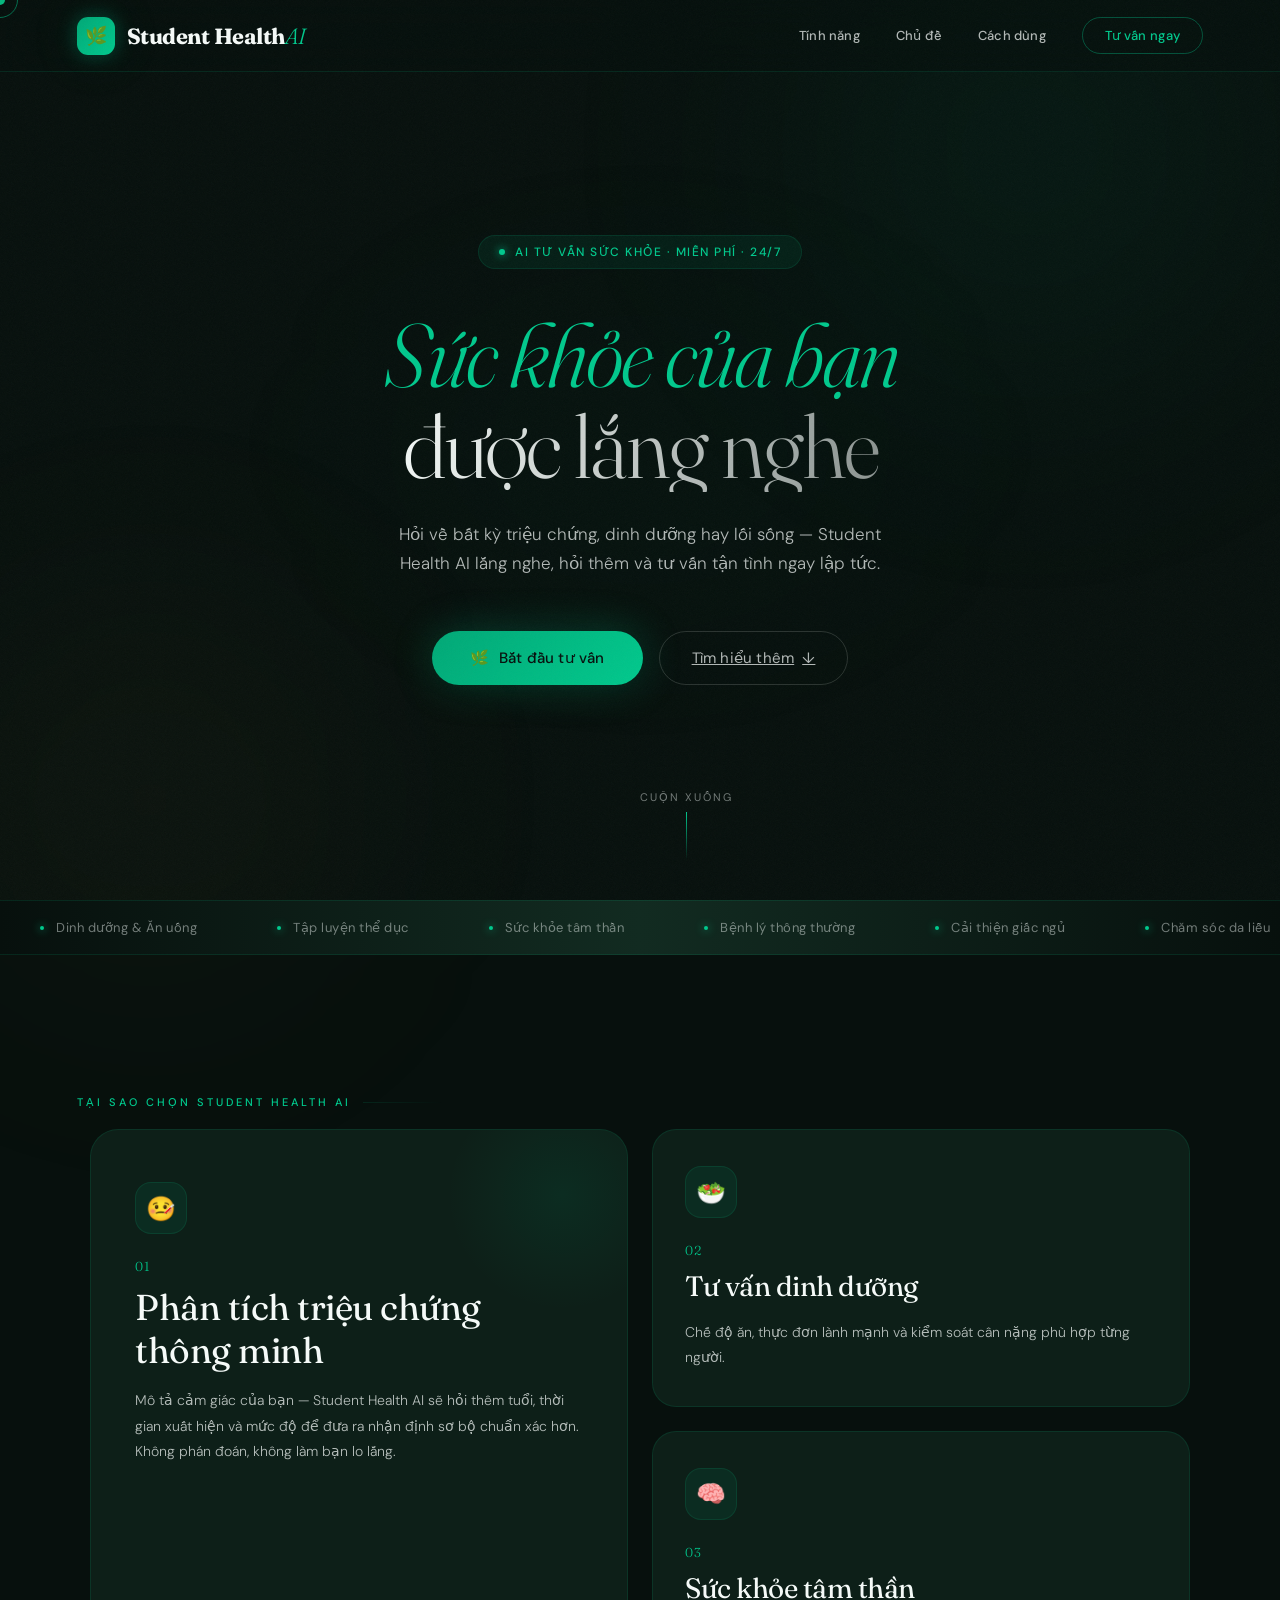
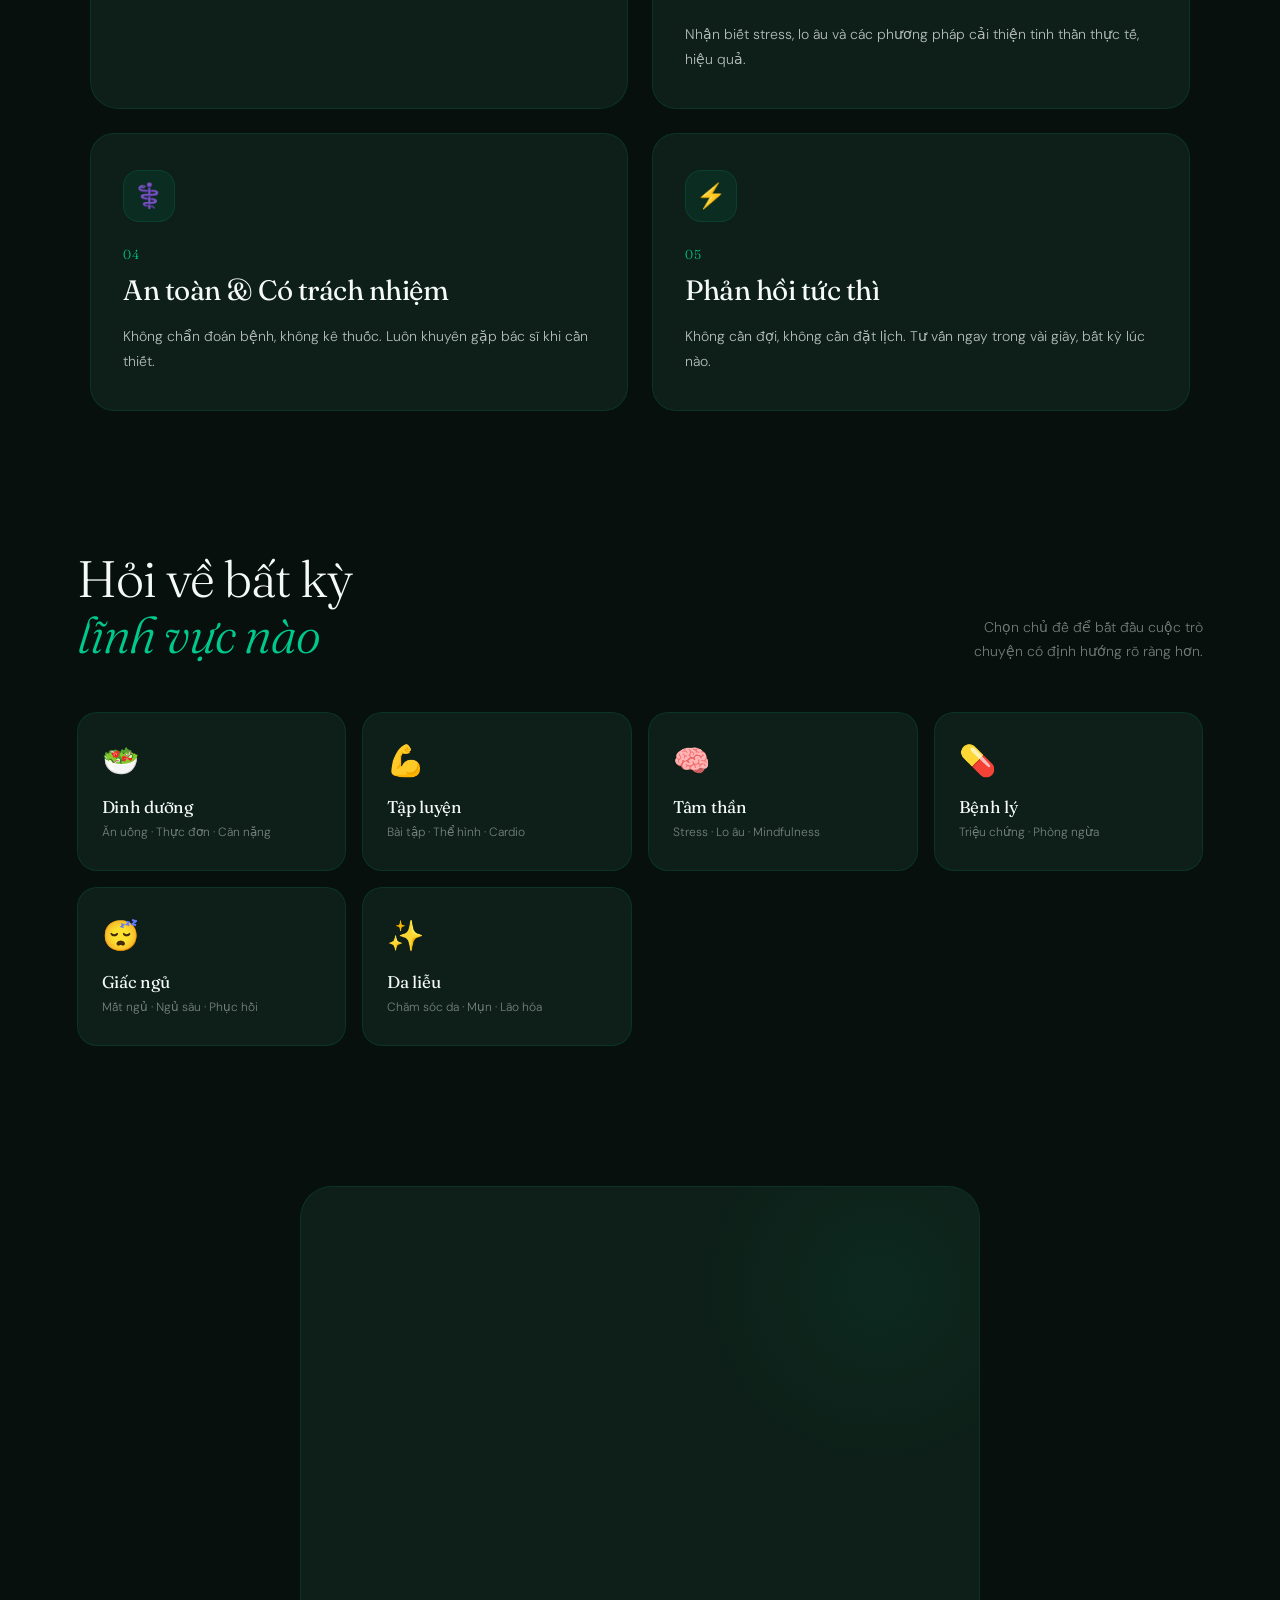
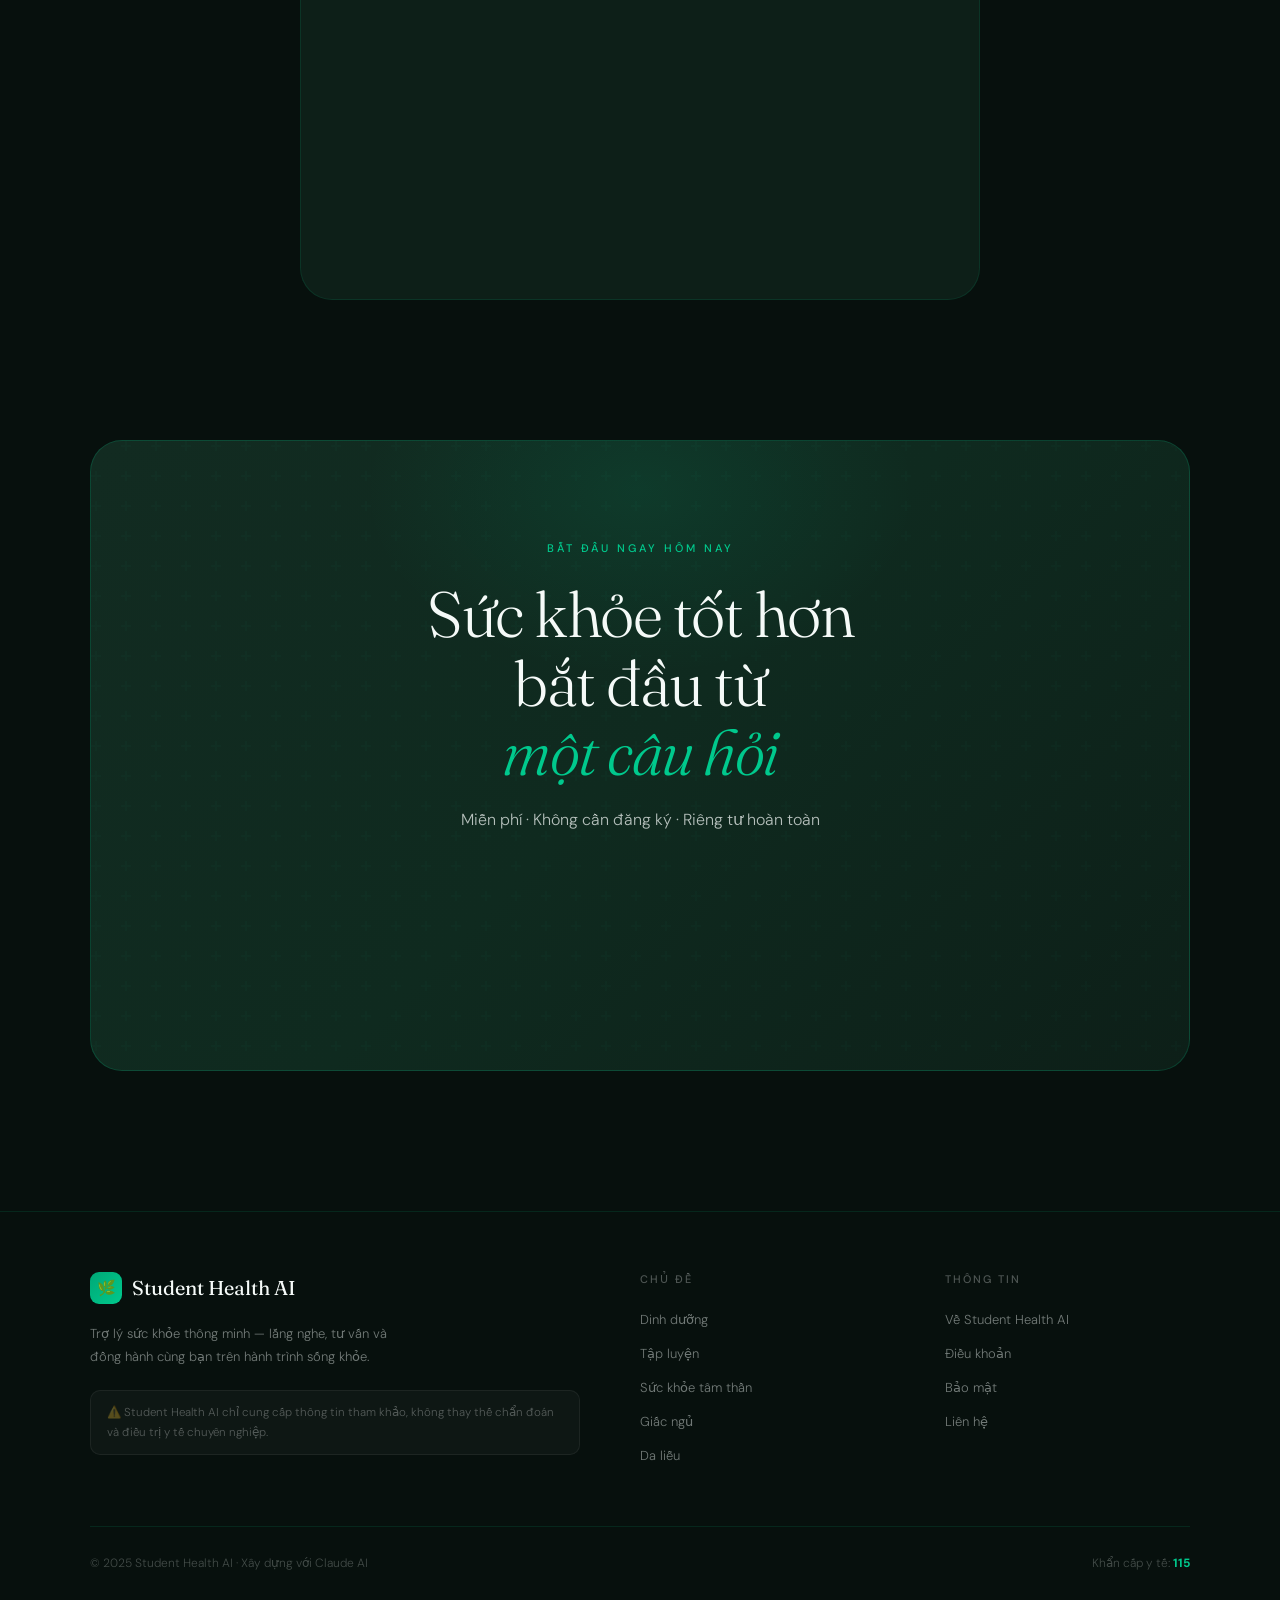
==== commit d4fa4457: "Add files via upload" ====
--- a/index.html
+++ b/index.html
@@ -3,7 +3,7 @@
 <head>
     <meta charset="UTF-8">
     <meta name="viewport" content="width=device-width, initial-scale=1.0">
-    <title>Heath Student AI - Trợ Lý Sức Khỏe Cá Nhân</title>
+    <title>Student Health AI - Trợ Lý Sức Khỏe Cá Nhân</title>
     <link href="https://fonts.googleapis.com/css2?family=Fraunces:ital,opsz,wght@0,9..144,300;0,9..144,400;0,9..144,700;1,9..144,300;1,9..144,600&family=DM+Sans:wght@300;400;500&display=swap" rel="stylesheet">
     <link rel="stylesheet" href="styles.css">
 </head>
@@ -130,7 +130,7 @@
         <!-- Header -->
         <header class="header">
             <button class="menu-toggle" id="menuToggle">☰</button>
-            <h1 id="appBrandHome" title="Về trang giới thiệu">Heath Student AI</h1>
+            <h1 id="appBrandHome" title="Về trang giới thiệu">Student Health AI</h1>
             <div class="profile-container">
                 <button class="avatar-btn" id="avatarBtn">
                     <img src="data:image/svg+xml,%3Csvg xmlns='http://www.w3.org/2000/svg' width='150' height='150' viewBox='0 0 150 150'%3E%3Crect width='150' height='150' fill='%23bdbdbd'/%3E%3Ccircle cx='75' cy='48' r='30' fill='%23f2f2f2'/%3E%3Cpath d='M20 150a55 55 0 0 1 110 0Z' fill='%23f2f2f2'/%3E%3C/svg%3E" alt="Avatar" class="avatar" id="avatarImg">
